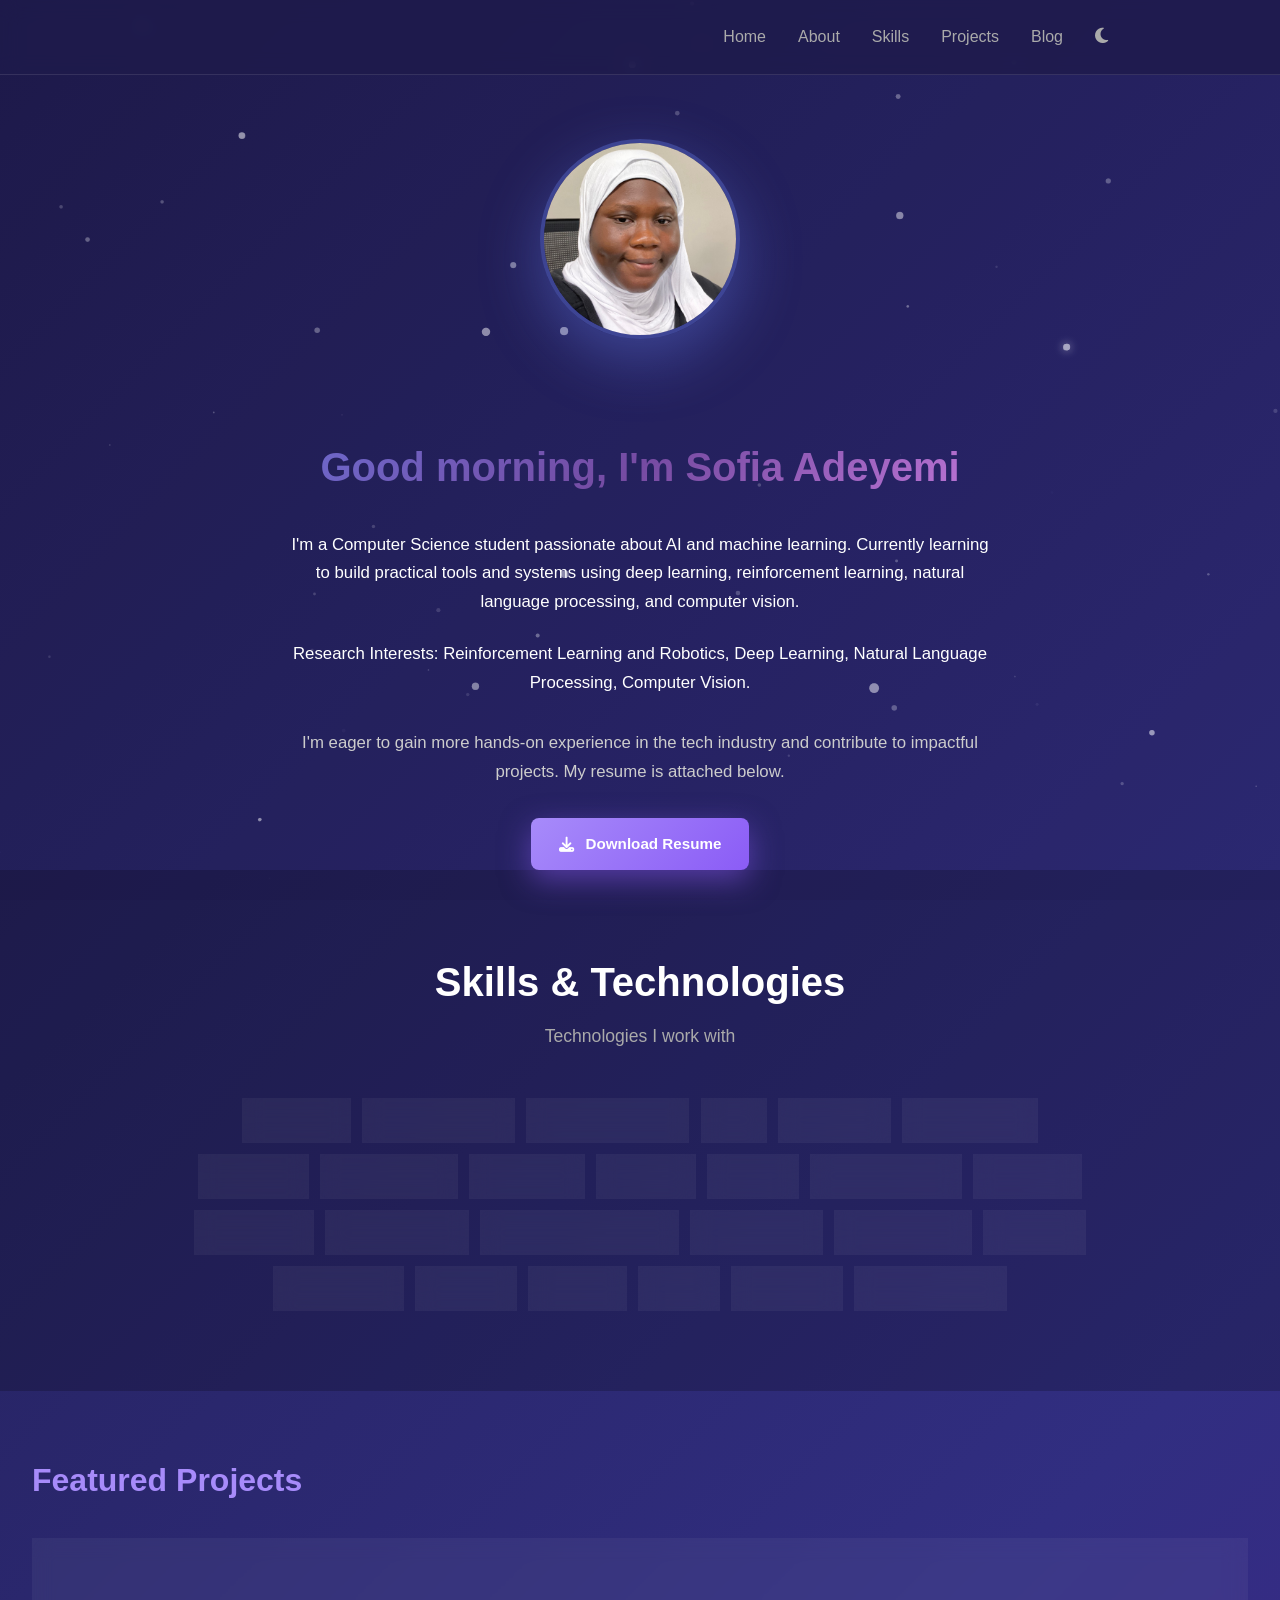
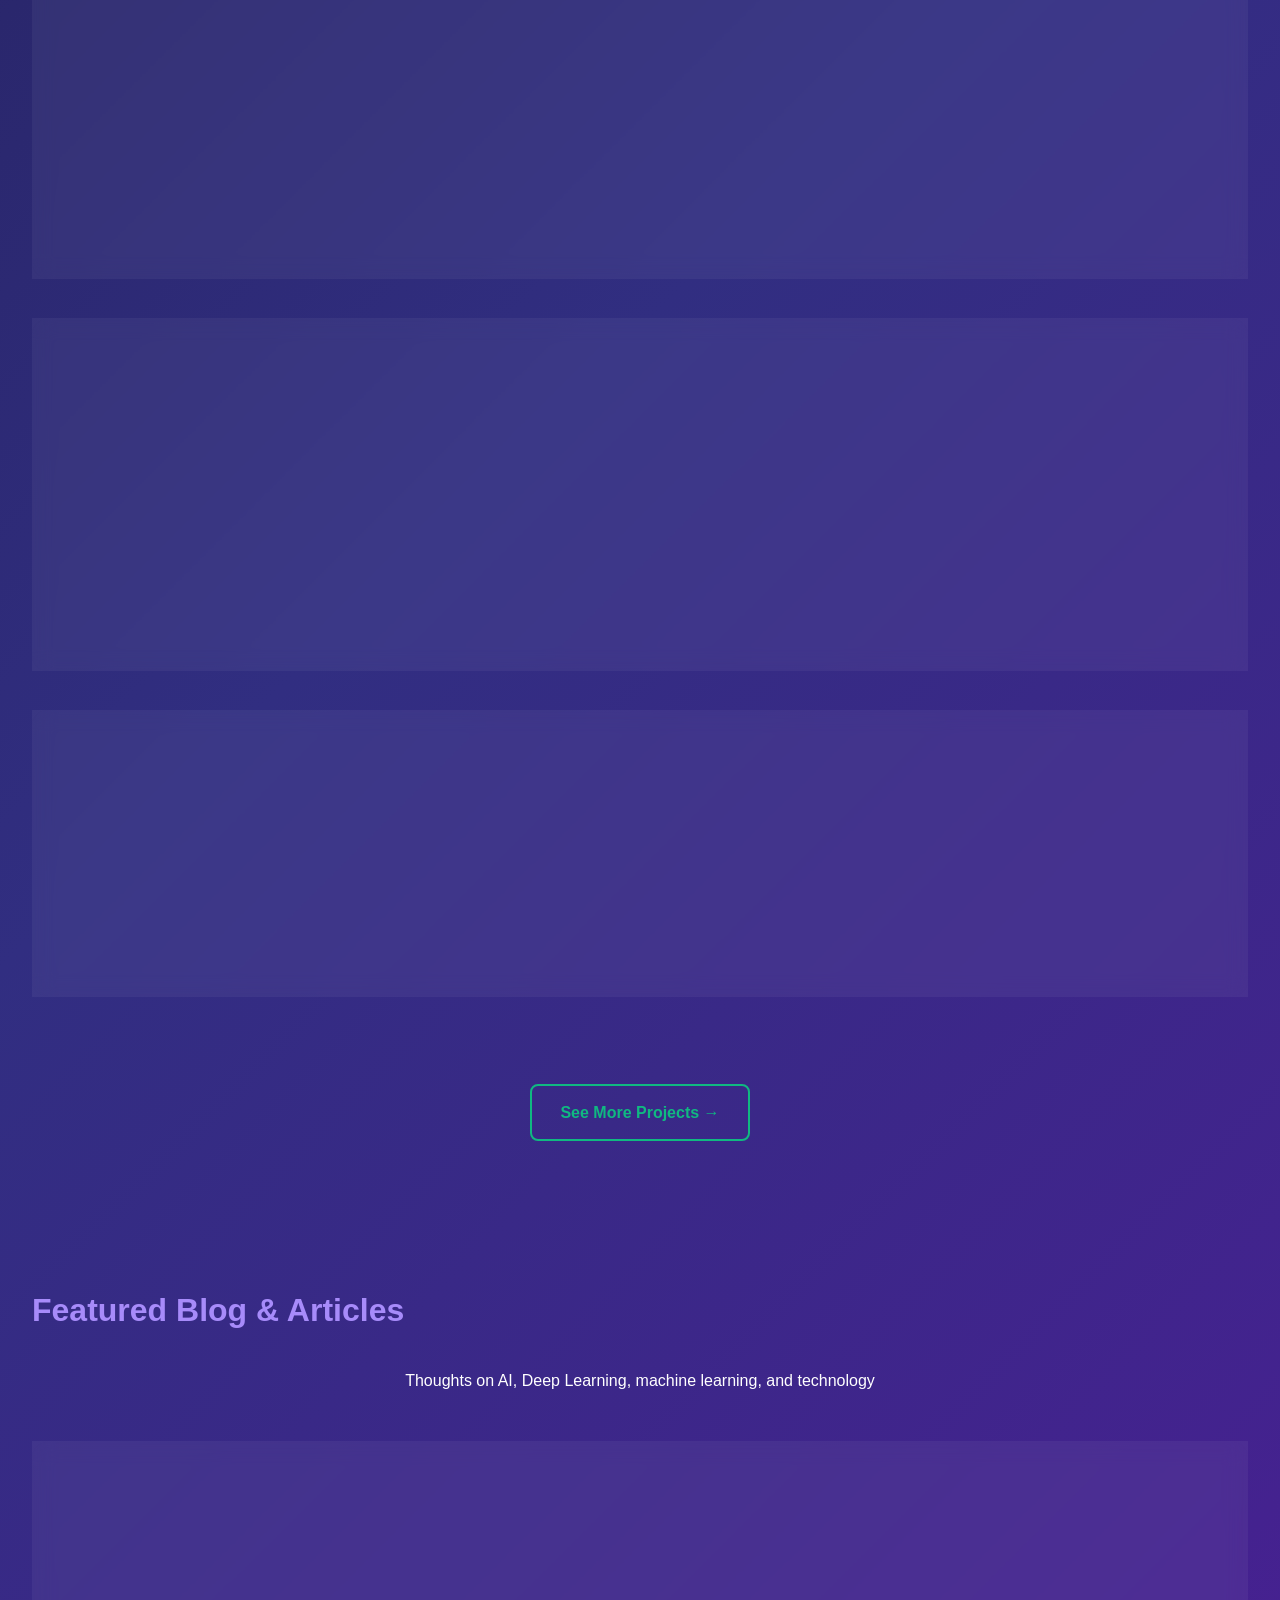
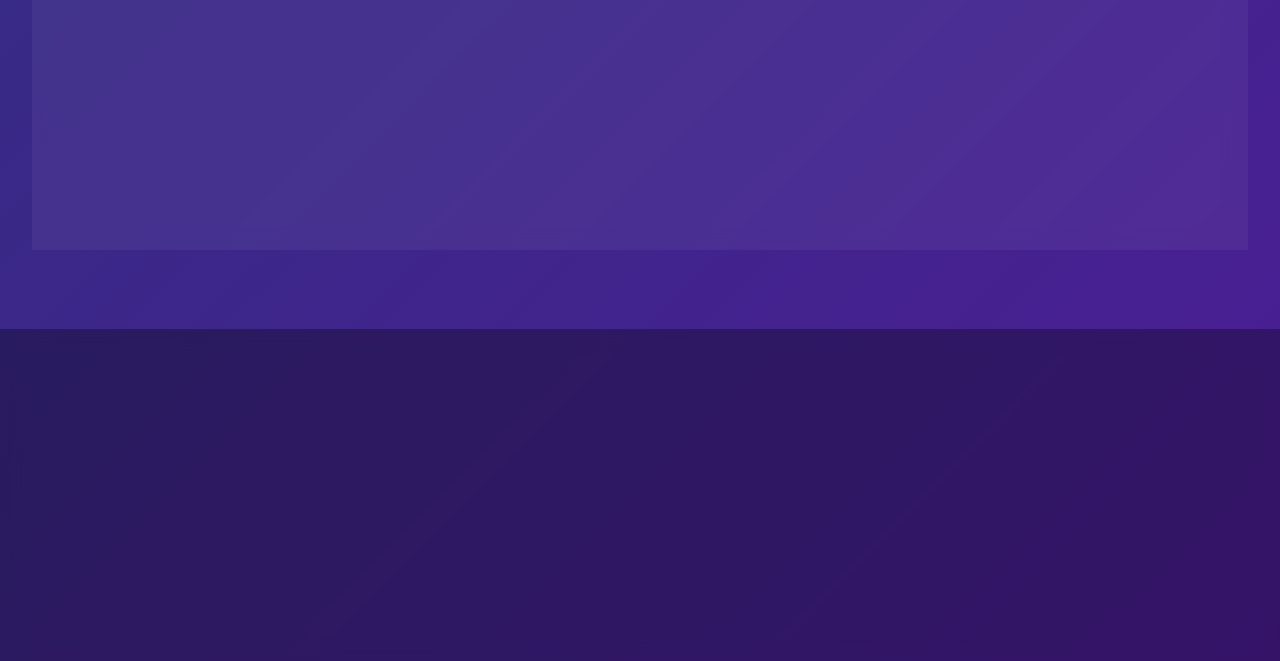
==== index.html @ fb124169 "Fix link for blogs page" ====
<!DOCTYPE html>
<html lang="en">
<head>
    <meta charset="UTF-8">
    <meta name="viewport" content="width=device-width, initial-scale=1.0">
    <title>Sofia Portfolio</title>
    <link rel="stylesheet" href="https://cdnjs.cloudflare.com/ajax/libs/font-awesome/6.4.0/css/all.min.css">
    <link rel="stylesheet" href="style.css">
</head>

<body>
    <canvas class="particles-bg" id="particlesCanvas"></canvas>
    
    <header class="site-header">
        <div class="header-content">
            <nav>
                <ul class="nav-menu">
                    <li class="nav-item">
                        <a href="index.html" class="nav-btn active">Home</a>
                    </li>
                    <li class="nav-item">
                        <a href="about.html" class="nav-btn">About</a>
                    </li>
                    <li class="nav-item">
                        <a href="#skills" class="nav-btn">Skills</a>
                    </li>
                    <li class="nav-item">
                        <a href="projects.html" class="nav-btn">Projects</a>
                    </li>
                    <li class="nav-item">
                        <a href="blogs.html" class="nav-btn">Blog</a>
                    </li>
                    <li class="nav-item">
                        <button class="theme-toggle" aria-label="Toggle theme">
                            <i class="fas fa-moon"></i>
                        </button>
                    </li>
                </ul>
            </nav>
        </div>
    </header>

    <main id="main-content">
        <div class="container">
            <div class="homepage-container" id="home">
                <div class="header-image-section">
                    <div class="profile-image-container">
                        <!-- Replace with your image -->
                        <img src="images/picture.jpeg" alt="Your Name - Computer Science Student" class="header-image profile-easter-egg">
                        </div>
                    </div>
                </div>

                <div class="hello-section">
                    <h1 class="hello-text">
                        <span id="hello-message">Hello</span>, I'm Sofia Adeyemi
                    </h1>
                </div>

                <div class="about-section">
                    <div class="intro-content">
                        <p class="about-description highlight">
                            I'm a Computer Science student passionate about AI and machine learning. Currently learning to build practical tools and systems using deep learning, reinforcement learning, natural language processing, and computer vision. 
                        </p>
                        <p class="about-description highlight">
                            Research Interests: Reinforcement Learning and Robotics, Deep Learning, Natural Language Processing, Computer Vision.
                         </p>
                     </div>
                        <p class="about-description">
                            I'm eager to gain more hands-on experience in the tech industry and contribute to impactful projects. My resume is attached below.
                        </p>
                      
                    </div>
                    <div class="cta-section" center>
                        <a href="Resume.pdf" class="resume-button" download="Sofia_Adeyemi_Resume.pdf">
                            <i class="fas fa-download"></i>
                            <span>Download Resume</span>
                        </a>
                    </div>
                    
                </div>
            </div>

            <section class="skills-section" id="skills">
                <div class="skills-header">
                    <h2 class="skills-title">Skills & Technologies</h2>
                    <p class="skills-subtitle">Technologies I work with</p>
                </div>

                <div class="skills-container">
                    <div class="skill-tag" title="Core programming language">
                        <img src="https://cdn.simpleicons.org/python/3776AB" alt="Python" class="skill-icon">
                        <span>Python</span>
                    </div>
                    <div class="skill-tag">
                        <span>Machine Learning</span>
                    </div>
                    <div class="skill-tag">
                        <span>Predictive Modeling</span>
                    </div>
                    <div class="skill-tag">
                        <span>SQL</span>
                    </div>
                    <div class="skill-tag">
                        <img src="https://cdn.simpleicons.org/pandas/150458" alt="Pandas" class="skill-icon">
                        <span>Pandas</span>
                    </div>
                    <div class="skill-tag">
                        <img src="https://cdn.simpleicons.org/scikitlearn/F7931E" alt="Scikit-learn" class="skill-icon">
                        <span>Scikit-learn</span>
                    </div>
                    <div class="skill-tag">
                        <img src="https://cdn.simpleicons.org/numpy/013243" alt="NumPy" class="skill-icon">
                        <span>NumPy</span>
                    </div>
                    <div class="skill-tag">
                        <img src="https://cdn.simpleicons.org/tensorflow/FF6F00" alt="TensorFlow" class="skill-icon">
                        <span>TensorFlow</span>
                    </div>
                    <div class="skill-tag">
                        <img src="https://cdn.simpleicons.org/pytorch/EE4C2C" alt="PyTorch" class="skill-icon">
                        <span>PyTorch</span>
                    </div>
                    <div class="skill-tag">
                        <span>Matplotlib</span>
                    </div>
                    <div class="skill-tag">
                        <span>Seaborn</span>
                    </div>
                    <div class="skill-tag">
                        <img src="https://cdn.simpleicons.org/googlecolab/F9AB00" alt="Google Colab" class="skill-icon">
                        <span>Google Colab</span>
                    </div>
                    <div class="skill-tag">
                        <img src="https://cdn.simpleicons.org/kaggle/20BEFF" alt="Kaggle" class="skill-icon">
                        <span>Kaggle</span>
                    </div>
                    <div class="skill-tag">
                        <img src="https://cdn.simpleicons.org/opencv/5C3EE8" alt="OpenCV" class="skill-icon">
                        <span>OpenCV</span>
                    </div>
                    <div class="skill-tag">
                        <span>Neural Networks</span>
                    </div>
                    <div class="skill-tag">
                        <span>Support Vector Machines</span>
                    </div>
                    <div class="skill-tag">
                        <span>Decision Trees</span>
                    </div>
                    <div class="skill-tag">
                        <span>Random Forest</span>
                    </div>
                    <div class="skill-tag">
                        <span>Clustering</span>
                    </div>
                    
                    <div class="skill-tag">
                        <img src="https://cdn.simpleicons.org/javascript/F7DF1E" alt="JavaScript" class="skill-icon">
                        <span>JavaScript</span>
                    </div>
                    <div class="skill-tag">
                        <img src="https://cdn.simpleicons.org/react/61DAFB" alt="React" class="skill-icon">
                        <span>React</span>
                    </div>
                    <div class="skill-tag">
                        <img src="https://cdn.simpleicons.org/flask/000000" alt="Flask" class="skill-icon">
                        <span>Flask</span>
                    </div>
                    <div class="skill-tag">
                        <img src="https://cdn.simpleicons.org/git/F05032" alt="Git" class="skill-icon">
                        <span>Git</span>
                    </div>
                    <div class="skill-tag">
                        <img src="https://cdn.simpleicons.org/jupyter/F37626" alt="Jupyter" class="skill-icon">
                        <span>Jupyter</span>
                    </div>
                    <div class="skill-tag">
                        <span>Data Visualization</span>
                    </div>
                </div>
            </section>
        
             <div class="container">
            <section class="projects-section" id="projects">
                <div class="section-header">
                    <h2 class="section-title"> Featured Projects</h2>
                </div>

                <div class="projects-grid">
                    <div class="project-card">
                        <div class="project-image">
                            <img src="https://via.placeholder.com/250x200" alt="StudentPerformance Project">
                        </div>
                        <div class="project-content">
                            <div class="project-meta">
                                <span class="project-date">Fall 2025</span>
                                <span class="project-badge badge-featured">⭐ FEATURED</span>
                                <span class="project-badge badge-project">PROJECT</span>
                                <span class="project-badge badge-completed">IN PROGRESS</span>
                            </div>
                            <h3 class="project-title">Predicting Student Performance with Julia </h3>
                            <p class="project-description">
                                We built a predictive analytics web application using Python and Julia for the Backend and React and Typescript for the Frontend.
                                The app will allow users to upload a CSV dataset, provide a choice of predictive models then train the selected model on the dataset, display evaluation metrics, and visualize the results with interactive plots, showing trends and predictions. 
                                This project showcases Julia’s strength in both data science and web development by combining machine learning, visualization and an accessible web interface

                            </p>
                            <a href="projects/StudentPerformance.html" class="project-link">View Project →</a>
                        </div>
                    </div>

                    <div class="projects-grid">
                    <div class="project-card">
                        <div class="project-image">
                            <img src="https://via.placeholder.com/250x200" alt=" TrafficSignRecognition Project">
                        </div>
                        <div class="project-content">
                            <div class="project-meta">
                                <span class="project-date">Fall 2025</span>
                                <span class="project-badge badge-featured">⭐ FEATURED</span>
                                <span class="project-badge badge-project">PROJECT</span>
                                <span class="project-badge badge-completed">IN PROGRESS </span>
                            </div>
                            <h3 class="project-title">Traffic Sign Recognition Using A Convutional Neural Network made from scratch </h3>
                            <p class="project-description">
                                The goal of this project is to develop a deep learning system that can automatically recognize and classify traffic signs from images using a Convolutional Neural Network (CNN) built from scratch. The system will take an image of a traffic sign as input and predict which of the 43 different traffic sign categories it belongs to (e.g., stop sign, speed limit signs, yield sign, priority road, etc.). </p>
                            <a href="projects/TrafficSignRecognition.html" class="project-link">View Project →</a>
                        </div>
                    </div>
                </div>

                <div class="projects-grid">
                    <div class="project-card">
                        <div class="project-image">
                            <img src="https://via.placeholder.com/250x200" alt="Mood Classification Project">
                        </div>
                        <div class="project-content">
                            <div class="project-meta">
                                <span class="project-date">Spring 2025</span>
                                <span class="project-badge badge-featured">⭐ FEATURED</span>
                                <span class="project-badge badge-project">PROJECT</span>
                                <span class="project-badge badge-completed">✓ COMPLETED</span>
                            </div>
                            <h3 class="project-title">Mood Classification with Machine Learning </h3>
                            <p class="project-description">
                                Using Python and related libraries like Scikit Learn, we developed machine-learning models using ANN, SVM, DT, and KNN to predict the class of object labels.
                                The process involved data preprocessing, feature extraction, model training, and evaluation to determine the most effective classification approach
                                 </p>
                            <a href="projects/MoodClassification.html" class="project-link">View Project →</a>
                        </div>
                    </div>
                </div>

                <div style="text-align: center;">
                    <a href="projects.html" class="see-more-btn"> See More Projects →</a>
                </div>

            </section>
             </div>

         <div class="container">
            <section class="blog-section" id="blog">
                <div class="section-header">
                    <h2 class="section-title">Featured Blog & Articles</h2>
                    <p class="section-subtitle">Thoughts on AI, Deep Learning, machine learning, and technology</p>
                </div>

                <div class="blog-grid">
                    <div class="blog-card">
                        <div class="blog-image">📝</div>
                        <div class="blog-content">
                            <div class="blog-meta">
                                <span class="blog-date"><i class="far fa-calendar"></i> TBA</span>
                                <span class="blog-tag-inline"> TBA </span>
                            </div>
                            <h3 class="blog-title">No Featured Blog Posts yet</h3>
                            <p class="blog-excerpt">
                            Check back later for insightful articles on AI , deep learning and machine learning.   
                            </p>
                            <a href="#" class="blog-read-more">Read more →</a>
                        </div>
                    </div>

            </section>
         </div>


        </div>
    </main> 
  
    <footer>
        <div class="footer-container">
            <button class="send-message-btn" onclick="openContactForm()">
                <i class="fas fa-paper-plane"></i>
                <span>Send a Message</span>
             </button>

              <div class="social-links">
                <a href="https://github.com/sofiaade" class = "social-btn" target="_blank">
                  <i class="fab fa-github"></i>
                  <span> GitHub </span>
                </a>

                <a href="https://www.linkedin.com/in/sofiat-adeyemi-9b7464219/" class = "social-btn"  target="_blank">
                  <i class="fab fa-linkedin"></i>
                  <span> LinkedIn </span>
                </a>

                <a href="mailto:sofiatadeyemi78@gmail.com" class = "social-btn" >
                  <i class="fas fa-envelope"></i>
                  <span> Email </span>
                </a>
              </div>

            <div class="container">
                <p>&copy; 2025 Sofia Adeyemi</p>
            </div>
        </div>
    </footer>
   
   <!-- Contact Form Modal -->
   <div class="modal-overlay" id="contactModal" onclick="closeModalOnOutsideClick(event)">
    <div class="modal-content" onclick="event.stopPropagation()">
        <div class="modal-header">
            <h2 class="modal-title">Get in Touch</h2>
            <button class="close-btn" onclick="closeContactForm()">
                <i class="fas fa-times"></i>
            </button>
        </div>

        <form id="contactForm" action="https://formspree.io/f/mldadgae" method="POST">
            <div class="form-group">
                <label class="form-label">Name</label>
                <input 
                    type="text" 
                    class="form-input" 
                    name="name"
                    placeholder="Enter your name" 
                    required
                >
            </div>

            <div class="form-group">
                <label class="form-label">Email</label>
                <input 
                    type="email" 
                    class="form-input" 
                    name="email"
                    placeholder="Enter your email" 
                    required
                >
            </div>

            <div class="form-group">
                <label class="form-label">Message</label>
                <textarea 
                    class="form-textarea" 
                    name="message"
                    placeholder="Write your message here" 
                    required
                ></textarea>
            </div>

            <button type="submit" class="submit-btn" id="submitBtn">
                <span>Send Message</span>
                <i class="fas fa-paper-plane"></i>
            </button>

            <div class="success-message" id="successMessage">
                ✓ Message sent successfully!
            </div>
        </form>
    </div>
</div>

<script>
    function openContactForm() {
        document.getElementById('contactModal').classList.add('active');
        document.body.style.overflow = 'hidden';
    }

    function closeContactForm() {
        document.getElementById('contactModal').classList.remove('active');
        document.body.style.overflow = '';
        document.getElementById('contactForm').reset();
        document.getElementById('successMessage').classList.remove('show');
    }

    function closeModalOnOutsideClick(event) {
        if (event.target.id === 'contactModal') {
            closeContactForm();
        }
    }

    // Handle form submission with Formspree
    const form = document.getElementById('contactForm');
    const submitBtn = document.getElementById('submitBtn');
    const successMessage = document.getElementById('successMessage');

    form.addEventListener('submit', async function(e) {
        e.preventDefault();
        
        // Disable submit button
        submitBtn.disabled = true;
        submitBtn.innerHTML = '<span>Sending...</span>';

        try {
            const response = await fetch(form.action, {
                method: 'POST',
                body: new FormData(form),
                headers: {
                    'Accept': 'application/json'
                }
            });

            if (response.ok) {
                // Show success message
                successMessage.classList.add('show');
                form.reset();
                
                // Close modal after 2 seconds
                setTimeout(() => {
                    closeContactForm();
                }, 2000);
            } else {
                alert('Oops! There was a problem sending your message. Please try again.');
            }
        } catch (error) {
            alert('Oops! There was a problem sending your message. Please try again.');
        } finally {
            // Re-enable submit button
            submitBtn.disabled = false;
            submitBtn.innerHTML = '<span>Send Message</span><i class="fas fa-paper-plane"></i>';
        }
    });

    // Close modal with Escape key
    document.addEventListener('keydown', function(event) {
        if (event.key === 'Escape') {
            closeContactForm();
        }
    });
</script>

    <script>
        // Star field animation
        const canvas = document.getElementById('particlesCanvas');
        const ctx = canvas.getContext('2d');
        
        canvas.width = window.innerWidth;
        canvas.height = window.innerHeight;

        const stars = [];
        const starCount = 200;
        
        class Star {
            constructor() {
                this.x = Math.random() * canvas.width;
                this.y = Math.random() * canvas.height;
                this.z = Math.random() * canvas.width;
                this.radius = Math.random() * 1.5 + 0.5;
                this.speed = Math.random() * 0.5 + 0.2;
            }
            
            update() {
                this.z -= this.speed;
                if (this.z <= 0) {
                    this.z = canvas.width;
                    this.x = Math.random() * canvas.width;
                    this.y = Math.random() * canvas.height;
                }
            }
            
            draw() {
                const x = (this.x - canvas.width / 2) * (canvas.width / this.z);
                const y = (this.y - canvas.height / 2) * (canvas.width / this.z);
                const s = this.radius * (canvas.width / this.z);
                
                const screenX = x + canvas.width / 2;
                const screenY = y + canvas.height / 2;
                
                if (screenX < 0 || screenX > canvas.width || screenY < 0 || screenY > canvas.height) {
                    return;
                }
                
                const opacity = 1 - this.z / canvas.width;
                
                ctx.beginPath();
                ctx.arc(screenX, screenY, s, 0, Math.PI * 2);
                ctx.fillStyle = `rgba(255, 255, 255, ${opacity})`;
                ctx.fill();
                
                if (opacity > 0.7) {
                    ctx.shadowBlur = 10;
                    ctx.shadowColor = 'rgba(255, 255, 255, 0.8)';
                    ctx.fill();
                    ctx.shadowBlur = 0;
                }
            }
        }
        
        for (let i = 0; i < starCount; i++) {
            stars.push(new Star());
        }
        
        function animate() {
            ctx.fillStyle = 'rgba(30, 27, 75, 0.1)';
            ctx.fillRect(0, 0, canvas.width, canvas.height);
            
            stars.forEach(star => {
                star.update();
                star.draw();
            });
            
            requestAnimationFrame(animate);
        }
        
        animate();
        
        window.addEventListener('resize', () => {
            canvas.width = window.innerWidth;
            canvas.height = window.innerHeight;
        });

        // Dynamic greeting based on time
        const greetings = ['Hello', 'Hi', 'Hey', 'Greetings', 'Welcome'];
        const hour = new Date().getHours();
        let greeting = 'Hello';
        
        if (hour < 12) greeting = 'Good morning';
        else if (hour < 18) greeting = 'Good afternoon';
        else greeting = 'Good evening';
        
        document.getElementById('hello-message').textContent = greeting;

        // Smooth scroll
        document.querySelectorAll('a[href^="#"]').forEach(anchor => {
            anchor.addEventListener('click', function (e) {
                e.preventDefault();
                const target = document.querySelector(this.getAttribute('href'));
                if (target) {
                    target.scrollIntoView({ behavior: 'smooth' });
                }
            });
        });

        // Active nav link on scroll
        window.addEventListener('scroll', () => {
            const sections = document.querySelectorAll('section, .homepage-container');
            const navLinks = document.querySelectorAll('.nav-btn');
            
            let current = '';
            sections.forEach(section => {
                const sectionTop = section.offsetTop;
                if (pageYOffset >= sectionTop - 200) {
                    current = section.getAttribute('id');
                }
            });
            
            navLinks.forEach(link => {
                link.classList.remove('active');
                if (link.getAttribute('href') === '#' + current) {
                    link.classList.add('active');
                }
            });
        });


    </script>
</body>
</html>
---- style.css ----
* {
    margin: 0;
    padding: 0;
    box-sizing: border-box;
}

body {
    font-family: -apple-system, BlinkMacSystemFont, 'Segoe UI', Roboto, sans-serif;
    background: linear-gradient(135deg, #1e1b4b 0%, #312e81 50%, #4c1d95 100%);
    color: #ffffff;
    overflow-x: hidden;
    line-height: 1.6;

}

.particles-bg {
    position: fixed;
    top: 0;
    left: 0;
    width: 100%;
    height: 100%;
    z-index: 0;
    opacity: 0.6;
}

.container {
    position: relative;
    z-index: 1;
    max-width: 1300px;
    margin: 0 auto;
    padding: 0 2rem;
}

/* Header */
.site-header {
    position: sticky;
    top: 0;
    z-index: 100;
    background: rgba(30, 27, 75, 0.8);
    backdrop-filter: blur(10px);
    border-bottom: 1px solid rgba(255, 255, 255, 0.1);
}

.header-content {
    max-width: 1000px;
    margin: 0 auto;
    padding: 0 2rem;
}

nav {
    padding: 1.5rem 0;
}

.nav-menu {
    list-style: none;
    display: flex;
    gap: 2rem;
    align-items: center;
    justify-content: flex-end;
}

.nav-btn {
    color: #aaa;
    text-decoration: none;
    font-weight: 500;
    transition: color 0.3s;
}

.nav-btn:hover,
.nav-btn.active {
    color: #fff;
}

.theme-toggle {
    background: none;
    border: none;
    color: #aaa;
    font-size: 1.1rem;
    cursor: pointer;
    transition: color 0.3s;
}

.theme-toggle:hover {
    color: #fff;
}

/* Homepage Container */
.homepage-container {
    padding: 4rem 0;
}

/* Profile Image Section */
.header-image-section {
    display: flex;
    justify-content: center;
    margin-bottom: 2rem;
}

.profile-image-container {
    position: relative;
    width: 200px;
    height: 200px;
}

.header-image {
    width: 100%;
    height: 100%;
    border-radius: 50%;
    object-fit: cover;
    border: 4px solid rgba(102, 126, 234, 0.4);
    box-shadow: 0 20px 60px rgba(102, 126, 234, 0.4);
    transition: transform 0.3s;
    cursor: pointer;
}

.header-image:hover {
    transform: scale(1.05);
}

.profile-easter-egg {
    position: relative;
}

.easter-egg-indicator {
    position: absolute;
    top: -10px;
    right: -10px;
    background: rgba(255, 255, 255, 0.9);
    border-radius: 50%;
    width: 40px;
    height: 40px;
    display: flex;
    align-items: center;
    justify-content: center;
    animation: bounce 2s infinite;
}

@keyframes bounce {
    0%, 100% { transform: translateY(0); }
    50% { transform: translateY(-10px); }
}

/* Hello Section */
.hello-section {
    text-align: center;
    margin-bottom: 2rem;
}

.hello-text {
    font-size: 2.5rem;
    font-weight: 800;
    background: linear-gradient(135deg, #667eea 0%, #764ba2 50%, #f093fb 100%);
    -webkit-background-clip: text;
    -webkit-text-fill-color: transparent;
    background-clip: text;
}

/* About Section */
.about-section {
    text-align: center;
    max-width: 700px;
    margin: 0 auto;
}

.intro-content {
    margin-bottom: 2rem;
}

.about-description {
    font-size: 1.05rem;
    color: #ccc;
    line-height: 1.7;
    margin-bottom: 1.5rem;
}

.about-description.highlight {
    color: #fff;
}

.weather-display {
    color: #667eea;
    font-weight: 600;
}

/* CTA Section */
.cta-section {
    margin-top: 2rem;
    text-align: center;;
}

.resume-button {
    display: inline-flex;
    align-items: center;
    gap: 0.75rem;
    padding: 0.85rem 1.75rem;
    background:linear-gradient(135deg, #a78bfa 0%, #8b5cf6 100%);
    color: white;
    text-decoration: none;
    border-radius: 8px;
    font-weight: 600;
    font-size: 0.95rem;
    transition: transform 0.3s, box-shadow 0.3s ;
    box-shadow: 0 10px 30px rgba(139, 92, 246, 0.5);
}

.resume-button:hover {
    transform: translateY(-2px);
    box-shadow: 0 10px 30px rgba(139, 92, 246, 0.5);
    background:linear-gradient(135deg, #a78bfa 0%, #8b5cf6 100%);
}

/* Skills Section */
.skills-section {
    padding: 5rem 0;
    background: rgba(0, 0, 0, 0.2);
}

.skills-header {
    text-align: center;
    margin-bottom: 3rem;
}

.skills-title {
    font-size: 2.5rem;
    font-weight: 700;
    margin-bottom: 0.5rem;
}

.skills-subtitle {
    font-size: 1.1rem;
    color: #aaa;
}

.skills-container {
    display: flex;
    flex-wrap: wrap;
    gap: 0.75rem;
    justify-content: center;
    max-width: 900px;
    margin: 0 auto;
}

.skill-tag {
    display: inline-flex;
    align-items: center;
    gap: 0.5rem;
    padding: 0.6rem 1.1rem;
    background: rgba(255, 255, 255, 0.05);
    backdrop-filter: blur(10px);
    border: 1px solid rgba(255, 255, 255, 0.2);
    border-radius: 8px;
    font-size: 0.9rem;
    font-weight: 500;
    transition: all 0.3s;
    cursor: default;
    white-space: nowrap;
}

.skill-tag:hover {
    background: rgba(255, 255, 255, 0.1);
    border-color: rgba(102, 126, 234, 0.5);
    transform: translateY(-2px);
}

.skill-icon {
    width: 18px;
    height: 18px;
    flex-shrink: 0;
}

/* Projects Section */
.projects-section {
    padding: 4rem 0;
}

.section-header {
    text-align: center;
    margin-bottom: 2rem;
}

.section-title {
    font-size: 2.5rem;
    font-weight: 700;
}

.projects-grid {
    display: grid;
    gap: 2.5rem;
}

.project-card {
    background: rgba(255, 255, 255, 0.05);
    backdrop-filter: blur(10px);
    border: 1px solid rgba(255, 255, 255, 0.1);
    border-radius: 16px;
    overflow: hidden;
    transition: transform 0.3s, box-shadow 0.3s;
    cursor: pointer;
    display: grid;
    grid-template-columns: 250px 1fr;
    gap: 2rem;
    padding: 2rem;
}

.project-card:hover {
    transform: translateY(-5px);
    box-shadow: 0 15px 50px rgba(102, 126, 234, 0.3);
}

.project-image {
    width: 100%;
    height: 200px;
    background: linear-gradient(135deg, #667eea 0%, #764ba2 100%);
    border-radius: 12px;
    display: flex;
    align-items: center;
    justify-content: center;
    font-size: 4rem;
    overflow: hidden;
}

.project-image img {
    width: 100%;
    height: 100%;
    object-fit: cover;
}

.project-content {
    display: flex;
    flex-direction: column;
    justify-content: center;
}

.project-meta {
    display: flex;
    gap: 0.75rem;
    margin-bottom: 1rem;
    flex-wrap: wrap;
}

.project-date {
    color: #888;
    font-size: 0.9rem;
}

.project-badge {
    padding: 0.25rem 0.75rem;
    border-radius: 6px;
    font-size: 0.8rem;
    font-weight: 600;
    display: inline-flex;
    align-items: center;
    gap: 0.25rem;
}

.badge-featured {
    background: #fbbf24;
    color: #000;
}

.badge-project {
    background: rgba(16, 185, 129, 0.2);
    color: #10b981;
    border: 1px solid rgba(16, 185, 129, 0.3);
}

.badge-completed {
    background: rgba(16, 185, 129, 0.2);
    color: #10b981;
    border: 1px solid rgba(16, 185, 129, 0.3);
}

.project-title {
    font-size: 1.5rem;
    font-weight: 600;
    margin-bottom: 0.75rem;
    color: #fff;
}

.project-description {
    color: #aaa;
    line-height: 1.7;
    margin-bottom: 1rem;
}

.project-link {
    color: #10b981;
    text-decoration: none;
    font-weight: 500;
    display: inline-flex;
    align-items: center;
    gap: 0.5rem;
    transition: color 0.3s;
}

.project-link:hover {
    color: #059669;
}

.see-more-btn {
    display: inline-block;
    margin: 3rem auto 0;
    padding: 0.85rem 1.75rem;
    background: transparent;
    color: #10b981;
    border: 2px solid #10b981;
    border-radius: 8px;
    text-decoration: none;
    font-weight: 600;
    transition: all 0.3s;
    text-align: center;
}

.see-more-btn:hover {
    background: #10b981;
    color: #fff;
}

/* About Section */
.about-full-section {
    padding: 5rem 0;
    background: rgba(0, 0, 0, 0.2);
}

.about-full-content {
    max-width: 1000px;
    margin: 0 auto;
    width: 100%;
}

.about-grid {
    display: grid;
    gap: 2rem;
    margin-top: 2rem;
}

.about-card {
    background: rgba(255, 255, 255, 0.05);
    backdrop-filter: blur(10px);
    border: 1px solid rgba(255, 255, 255, 0.1);
    border-radius: 16px;
    padding: 2rem;
}

.about-card h3 {
    font-size: 1.5rem;
    margin-bottom: 1rem;
    color: #667eea;
}

.about-card p {
    color: #ccc;
    line-height: 1.7;
    margin-bottom: 1rem;
}

.about-card ul {
    list-style: none;
    padding: 0;
}

.about-card li {
    color: #ccc;
    padding: 0.5rem 0;
    padding-left: 1.5rem;
    position: relative;
}

.about-card li:before {
    content: "▹";
    position: absolute;
    left: 0;
    color: #667eea;
    font-weight: bold;
}

/* Blog Section */
.blog-section {
    padding: 5rem 0;
}

.blog-grid {
    display: grid;
    grid-template-columns: repeat(auto-fit, minmax(300px, 1fr));
    gap: 2rem;
    margin-top: 3rem;
}

.blog-card {
    background: rgba(255, 255, 255, 0.05);
    backdrop-filter: blur(10px);
    border: 1px solid rgba(255, 255, 255, 0.1);
    border-radius: 16px;
    overflow: hidden;
    transition: transform 0.3s, box-shadow 0.3s;
    cursor: pointer;
}

.blog-card:hover {
    transform: translateY(-5px);
    box-shadow: 0 15px 50px rgba(102, 126, 234, 0.3);
}

.blog-image {
    width: 100%;
    height: 200px;
    background: linear-gradient(135deg, #667eea 0%, #764ba2 100%);
    display: flex;
    align-items: center;
    justify-content: center;
    font-size: 4rem;
}

.blog-content {
    padding: 1.5rem;
}

.blog-meta {
    display: flex;
    gap: 1rem;
    margin-bottom: 1rem;
    font-size: 0.85rem;
    color: #888;
}

.blog-date {
    display: flex;
    align-items: center;
    gap: 0.25rem;
}

.blog-tag-inline {
    background: rgba(102, 126, 234, 0.2);
    padding: 0.25rem 0.75rem;
    border-radius: 12px;
    color: #667eea;
    font-weight: 500;
}

.blog-title {
    font-size: 1.35rem;
    font-weight: 600;
    margin-bottom: 0.75rem;
    color: #fff;
}

.blog-excerpt {
    color: #aaa;
    line-height: 1.6;
    font-size: 0.95rem;
}

.blog-read-more {
    display: inline-block;
    margin-top: 1rem;
    color: #667eea;
    text-decoration: none;
    font-weight: 500;
    transition: color 0.3s;
}

.blog-read-more:hover {
    color: #764ba2;
}

/* Footer */

 footer {
    background: rgba(0, 0, 0, 0.3);
    padding: 60px 20px 40px;
    backdrop-filter: blur(10px);
    border-top: 1px solid rgba(255, 255, 255, 0.1);
}

.footer-container {
    max-width: 1200px;
    margin: 0 auto;
    display: flex;
    flex-direction: column;
    align-items: center;
    gap: 40px;
}

.send-message-btn {
    background: linear-gradient(135deg, #a78bfa 0%, #8b5cf6 100%);
    color: white;
    border: none;
    padding: 20px 50px;
    font-size: 1.3rem;
    font-weight: 600;
    border-radius: 20px;
    cursor: pointer;
    display: flex;
    align-items: center;
    gap: 12px;
    box-shadow: 0 8px 32px rgba(139, 92, 246, 0.3);
    transition: all 0.3s ease;
}

.send-message-btn:hover {
    transform: translateY(-3px);
    box-shadow: 0 12px 40px rgba(139, 92, 246, 0.5);
    background: linear-gradient(135deg, #8b5cf6 0%, #7c3aed 100%);
}

.send-message-btn i {
    font-size: 1.3rem;
}

.social-links {
    display: flex;
    gap: 25px;
    flex-wrap: wrap;
    justify-content: center;
}

.social-btn {
    background: rgba(255, 255, 255, 0.05);
    border: 1px solid rgba(255, 255, 255, 0.15);
    color: rgba(255, 255, 255, 0.8);
    padding: 16px 35px;
    font-size: 1.05rem;
    font-weight: 500;
    border-radius: 14px;
    cursor: pointer;
    display: flex;
    align-items: center;
    gap: 10px;
    transition: all 0.3s ease;
    text-decoration: none;
}

.social-btn:hover {
    background: rgba(255, 255, 255, 0.1);
    border-color: rgba(167, 139, 250, 0.4);
    color: white;
    transform: translateY(-2px);
}

.social-btn i {
    font-size: 1.2rem;
}

.copyright {
    color: rgba(255, 255, 255, 0.5);
    font-size: 0.9rem;
    text-align: center;
    margin-top: 10px;
}
/* modal */ 

.modal-overlay {
    display: none;
    position: fixed;
    top: 0;
    left: 0;
    width: 100%;
    height: 100%;
    background: rgba(0, 0, 0, 0.7);
    backdrop-filter: blur(5px);
    z-index: 1000;
    justify-content: center;
    align-items: center;
    padding: 20px;
}

.modal-overlay.active {
    display: flex;
}

.modal-content {
    background: linear-gradient(135deg, #2d1b4e 0%, #1e1b4b 100%);
    border-radius: 24px;
    padding: 40px;
    max-width: 600px;
    width: 100%;
    position: relative;
    box-shadow: 0 20px 60px rgba(0, 0, 0, 0.5);
    border: 1px solid rgba(167, 139, 250, 0.2);
    animation: slideIn 0.3s ease-out;
}

@keyframes slideIn {
    from {
        opacity: 0;
        transform: translateY(-20px);
    }
    to {
        opacity: 1;
        transform: translateY(0);
    }
}

.modal-header {
    display: flex;
    justify-content: space-between;
    align-items: center;
    margin-bottom: 40px;
    padding-bottom: 20px;
    border-bottom: 1px solid rgba(255, 255, 255, 0.1);
}

.modal-title {
    font-size: 2rem;
    font-weight: 700;
    color: #fff;
}

.close-btn {
    background: none;
    border: none;
    color: rgba(255, 255, 255, 0.6);
    font-size: 1.8rem;
    cursor: pointer;
    transition: color 0.3s;
    padding: 0;
    width: 40px;
    height: 40px;
    display: flex;
    align-items: center;
    justify-content: center;
}

.close-btn:hover {
    color: #fff;
}

.form-group {
    margin-bottom: 30px;
}

.form-label {
    display: block;
    color: #fff;
    font-size: 1rem;
    font-weight: 500;
    margin-bottom: 12px;
}

.form-input,
.form-textarea {
    width: 100%;
    padding: 16px 20px;
    background: rgba(255, 255, 255, 0.05);
    border: 1px solid rgba(255, 255, 255, 0.2);
    border-radius: 12px;
    color: #fff;
    font-size: 1rem;
    font-family: inherit;
    transition: all 0.3s;
}

.form-input::placeholder,
.form-textarea::placeholder {
    color: rgba(255, 255, 255, 0.4);
}

.form-input:focus,
.form-textarea:focus {
    outline: none;
    background: rgba(255, 255, 255, 0.08);
    border-color: #a78bfa;
}

.form-textarea {
    min-height: 150px;
    resize: vertical;
}

.submit-btn {
    width: 100%;
    padding: 18px;
    background: linear-gradient(135deg, #a78bfa 0%, #8b5cf6 100%);
    color: #fff;
    border: none;
    border-radius: 16px;
    font-size: 1.2rem;
    font-weight: 600;
    cursor: pointer;
    transition: all 0.3s;
    display: flex;
    align-items: center;
    justify-content: center;
    gap: 10px;
}

.submit-btn:hover {
    transform: translateY(-2px);
    box-shadow: 0 10px 30px rgba(139, 92, 246, 0.4);
    background: linear-gradient(135deg, #8b5cf6 0%, #7c3aed 100%);
}

.submit-btn:disabled {
    opacity: 0.6;
    cursor: not-allowed;
    transform: none;
}

.success-message {
    display: none;
    background: rgba(16, 185, 129, 0.2);
    border: 1px solid rgba(16, 185, 129, 0.3);
    color: #10b981;
    padding: 15px;
    border-radius: 12px;
    margin-top: 20px;
    text-align: center;
}

.success-message.show {
    display: block;
}
/* Hero Section */
.about-hero {
    padding: 6rem 0 4rem;
    text-align: center;
}

.hero-title {
    font-size: 3.5rem;
    font-weight: 800;
    background: linear-gradient(135deg, #667eea 0%, #764ba2 50%, #f093fb 100%);
    -webkit-background-clip: text;
    -webkit-text-fill-color: transparent;
    background-clip: text;
    margin-bottom: 1rem;
}

.hero-subtitle {
    font-size: 1.3rem;
    color: #aaa;
    max-width: 700px;
    margin: 0 auto 3rem;
}

/* Profile Section */
.profile-section {
    display: grid;
    grid-template-columns: 1fr 2fr;
    gap: 4rem;
    margin-bottom: 5rem;
    align-items: start;
}

.profile-image-large {
    width: 100%;
    border-radius: 20px;
    box-shadow: 0 20px 60px rgba(102, 126, 234, 0.4);
    border: 3px solid rgba(167, 139, 250, 0.3);
}

.profile-details h2 {
    font-size: 2rem;
    margin-bottom: 1.5rem;
    color: #a78bfa;
}

.profile-details p {
    font-size: 1.1rem;
    color: #ccc;
    margin-bottom: 1.5rem;
    line-height: 1.8;
}

.quick-facts {
    display: grid;
    grid-template-columns: repeat(2, 1fr);
    gap: 1rem;
    margin-top: 2rem;
}

.fact-item {
    background: rgba(255, 255, 255, 0.05);
    padding: 1.5rem;
    border-radius: 12px;
    border: 1px solid rgba(255, 255, 255, 0.1);
}

.fact-label {
    color: #a78bfa;
    font-size: 0.85rem;
    font-weight: 600;
    text-transform: uppercase;
    margin-bottom: 0.5rem;
}

.fact-value {
    color: #fff;
    font-size: 1.1rem;
    font-weight: 500;
}

/* Content Sections */
.content-section {
    background: rgba(255, 255, 255, 0.03);
    backdrop-filter: blur(10px);
    border: 1px solid rgba(255, 255, 255, 0.1);
    border-radius: 20px;
    padding: 3rem;
    margin-bottom: 3rem;
}

.section-title {
    font-size: 2rem;
    color: #a78bfa;
    margin-bottom: 2rem;
    display: flex;
    align-items: center;
    gap: 1rem;
    text-align: center
}

.section-title i {
    font-size: 1.8rem;
}

.section-content {
    color: #ccc;
    font-size: 1.05rem;
    line-height: 1.8;
}

.section-content p {
    margin-bottom: 1.5rem;
}

/* Journey Timeline */
.timeline {
    position: relative;
    padding-left: 3rem;
}

.timeline::before {
    content: '';
    position: absolute;
    left: 0;
    top: 0;
    bottom: 0;
    width: 3px;
    background: linear-gradient(180deg, #a78bfa 0%, #8b5cf6 100%);
}

.timeline-item {
    position: relative;
    margin-bottom: 3rem;
}

.timeline-item::before {
    content: '';
    position: absolute;
    left: -3.5rem;
    top: 0;
    width: 15px;
    height: 15px;
    border-radius: 50%;
    background: #a78bfa;
    border: 3px solid #1e1b4b;
}

.timeline-year {
    color: #a78bfa;
    font-weight: 700;
    font-size: 1.2rem;
    margin-bottom: 0.5rem;
}

.timeline-title {
    color: #fff;
    font-size: 1.3rem;
    font-weight: 600;
    margin-bottom: 0.5rem;
}

.timeline-description {
    color: #aaa;
    line-height: 1.7;
}

/* Research Interests Grid */
.interests-grid {
    display: grid;
    grid-template-columns: repeat(2, 1fr);
    gap: 1.5rem;
}

.interest-card {
    background: linear-gradient(135deg, rgba(167, 139, 250, 0.1) 0%, rgba(139, 92, 246, 0.05) 100%);
    padding: 2rem;
    border-radius: 16px;
    border: 1px solid rgba(167, 139, 250, 0.2);
    transition: all 0.3s;
}

.interest-card:hover {
    transform: translateY(-5px);
    border-color: rgba(167, 139, 250, 0.4);
    box-shadow: 0 10px 30px rgba(139, 92, 246, 0.2);
}

.interest-icon {
    font-size: 2.5rem;
    margin-bottom: 1rem;
    background: linear-gradient(135deg, #a78bfa 0%, #8b5cf6 100%);
    -webkit-background-clip: text;
    -webkit-text-fill-color: transparent;
    background-clip: text;
}

.interest-title {
    color: #fff;
    font-size: 1.3rem;
    font-weight: 600;
    margin-bottom: 0.75rem;
}

.interest-description {
    color: #aaa;
    font-size: 0.95rem;
    line-height: 1.6;
}

/* Skills & Expertise */
.skills-category {
    margin-bottom: 2.5rem;
}

.category-title {
    color: #fff;
    font-size: 1.3rem;
    font-weight: 600;
    margin-bottom: 1rem;
}

.skills-list {
    display: flex;
    flex-wrap: wrap;
    gap: 0.75rem;
}

.skill-badge {
    background: rgba(167, 139, 250, 0.15);
    color: #a78bfa;
    padding: 0.6rem 1.2rem;
    border-radius: 8px;
    font-size: 0.9rem;
    font-weight: 500;
    border: 1px solid rgba(167, 139, 250, 0.3);
}

/* Philosophy Cards */
.philosophy-grid {
    display: grid;
    grid-template-columns: repeat(3, 1fr);
    gap: 2rem;
}

.philosophy-card {
    text-align: center;
    padding: 2rem;
    background: rgba(255, 255, 255, 0.03);
    border-radius: 16px;
    border: 1px solid rgba(255, 255, 255, 0.1);
}

.philosophy-icon {
    font-size: 3rem;
    margin-bottom: 1rem;
}

.philosophy-title {
    color: #fff;
    font-size: 1.2rem;
    font-weight: 600;
    margin-bottom: 0.75rem;
}

.philosophy-text {
    color: #aaa;
    font-size: 0.95rem;
    line-height: 1.6;
}

/* Stats Section */
.stats-grid {
    display: grid;
    grid-template-columns: repeat(4, 1fr);
    gap: 2rem;
    text-align: center;
}

.stat-card {
    background: linear-gradient(135deg, rgba(167, 139, 250, 0.1) 0%, rgba(139, 92, 246, 0.05) 100%);
    padding: 2rem;
    border-radius: 16px;
    border: 1px solid rgba(167, 139, 250, 0.2);
}

.stat-number {
    font-size: 3rem;
    font-weight: 800;
    background: linear-gradient(135deg, #a78bfa 0%, #8b5cf6 100%);
    -webkit-background-clip: text;
    -webkit-text-fill-color: transparent;
    background-clip: text;
    margin-bottom: 0.5rem;
}

.stat-label {
    color: #aaa;
    font-size: 0.9rem;
    text-transform: uppercase;
    letter-spacing: 1px;
}

/* Responsive */
@media (max-width: 768px) {
    .nav-menu {
        gap: 1rem;
        font-size: 0.9rem;
    }

    .hello-text {
        font-size: 1.75rem;
    }

    .profile-image-container {
        width: 150px;
        height: 150px;
    }

    .projects-grid {
        grid-template-columns: 1fr;
    }

    .skills-container {
        gap: 0.5rem;
    }

    .skill-tag {
        padding: 0.5rem 0.9rem;
        font-size: 0.85rem;
    }

    .github-btn {
  display: inline-flex;
  align-items: center;
  gap: 0.5rem;
  background: linear-gradient(135deg, #6b5bff, #8b5cf6);
  color: #fff;
  text-decoration: none;
  font-weight: 500;
  padding: 0.7rem 1.3rem;
  border-radius: 10px;
  box-shadow: 0 4px 12px rgba(0, 0, 0, 0.25);
  transition: all 0.3s ease;
}

.github-btn i {
  font-size: 1.2rem;
}

.github-btn:hover {
  background: linear-gradient(135deg, #8b5cf6, #6366f1);
  transform: translateY(-3px);
  box-shadow: 0 6px 16px rgba(99, 102, 241, 0.4);
}
.footer {
    background-color: #0f2027; /* deep green-black */
    color: #ffffff;
    text-align: center;
    padding: 3rem 1rem;
  }
  
  .footer-container {
    display: flex;
    flex-direction: column;
    align-items: center;
    gap: 2rem;
  }
  
  .message-btn {
    background-color: #5eead4; /* mint green */
    color: #0f2027;
    border: none;
    padding: 1rem 2rem;
    font-size: 1.1rem;
    font-weight: 600;
    border-radius: 1.5rem;
    display: flex;
    align-items: center;
    gap: 0.5rem;
    cursor: pointer;
    transition: all 0.3s ease;
  }
  
  .message-btn:hover {
    background-color: #4fd1c5;
    transform: translateY(-3px);
    box-shadow: 0 4px 10px rgba(94, 234, 212, 0.3);
  }
  
  .send-message-btn {
    font-size: 1.1rem;
    padding: 16px 35px;
}

.social-links {
    gap: 15px;
}

.social-btn {
    font-size: 0.95rem;
    padding: 14px 28px;
}

.copyright {
    margin-top: 1.5rem;
    font-size: 0.9rem;
    opacity: 0.8;

 }
 .modal-content {
    padding: 30px 20px;
}

.modal-title {
    font-size: 1.5rem;
}  
.profile-section {
    grid-template-columns: 1fr;
    gap: 2rem;
}

.hero-title {
    font-size: 2.5rem;
}

.interests-grid,
.philosophy-grid {
    grid-template-columns: 1fr;
}

.quick-facts {
    grid-template-columns: 1fr;
}

.stats-grid {
    grid-template-columns: repeat(2, 1fr);
}

.content-section {
    padding: 2rem;
}

  
}
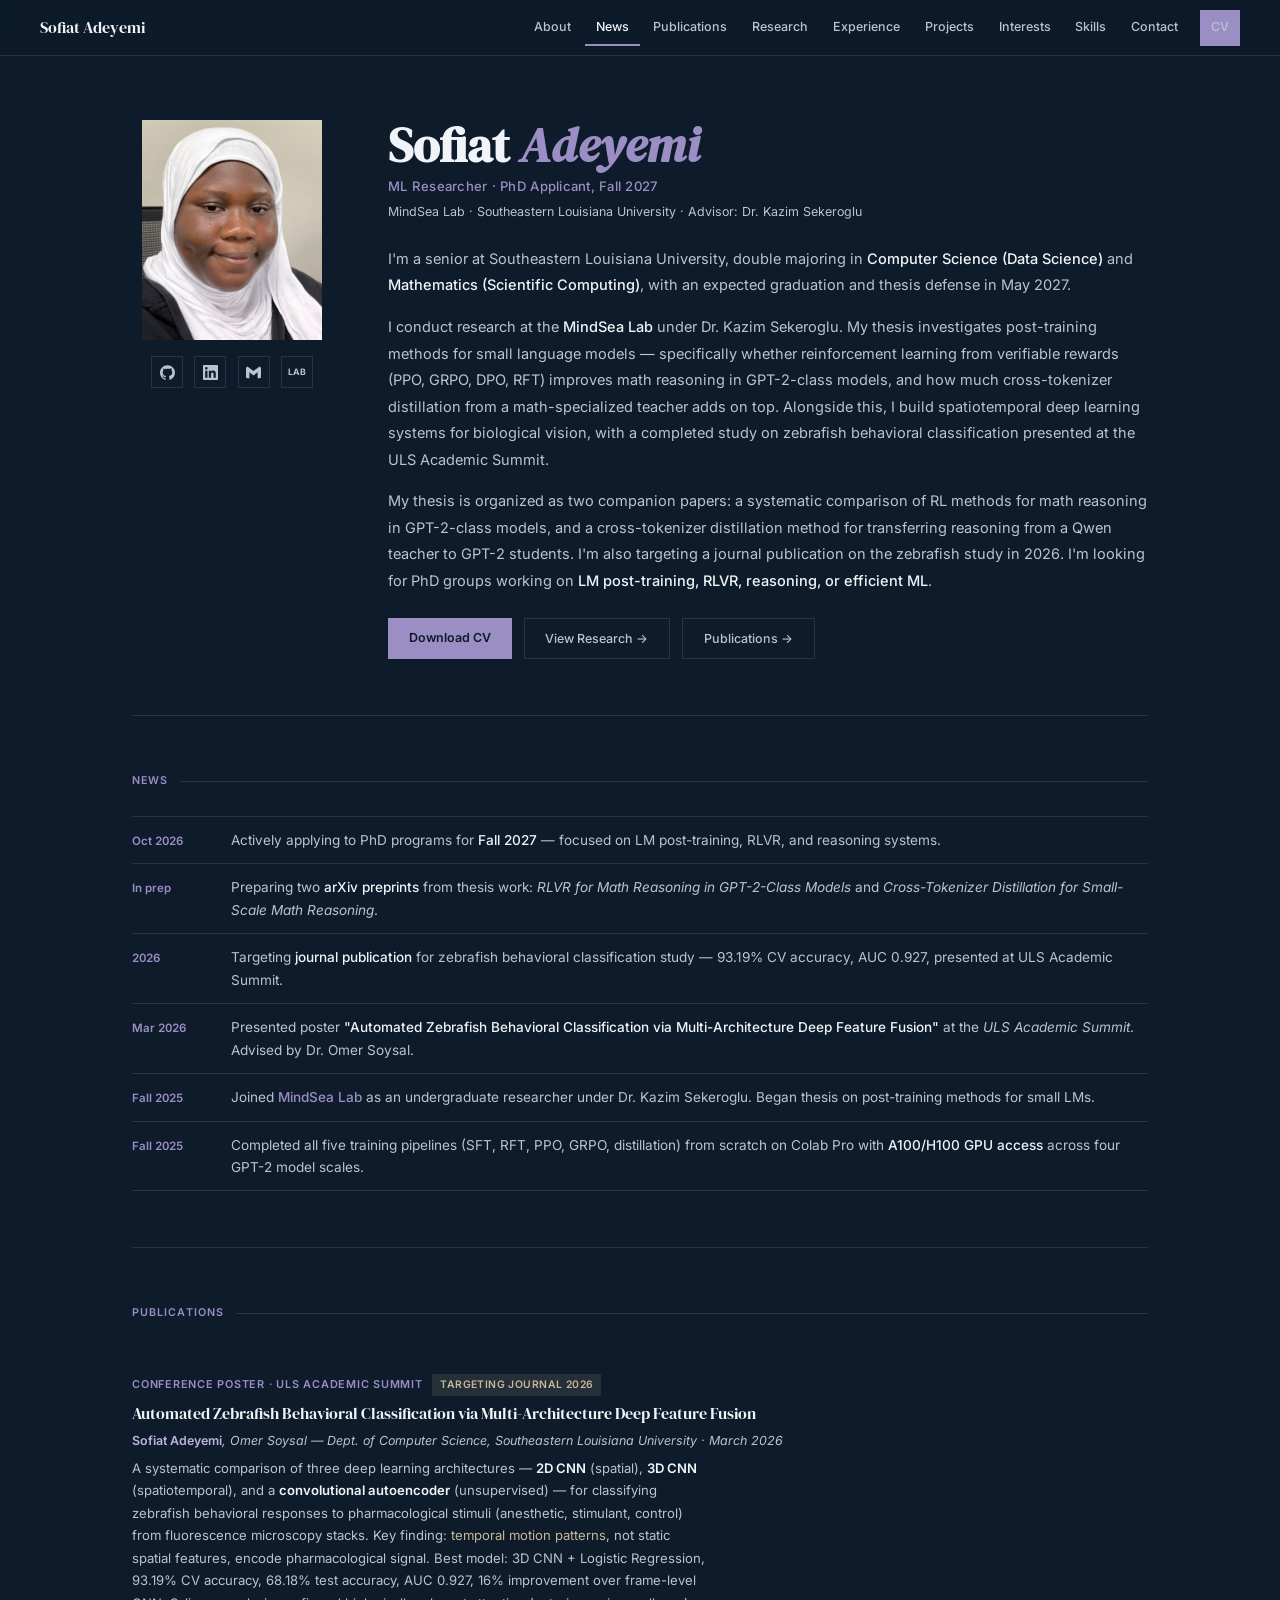
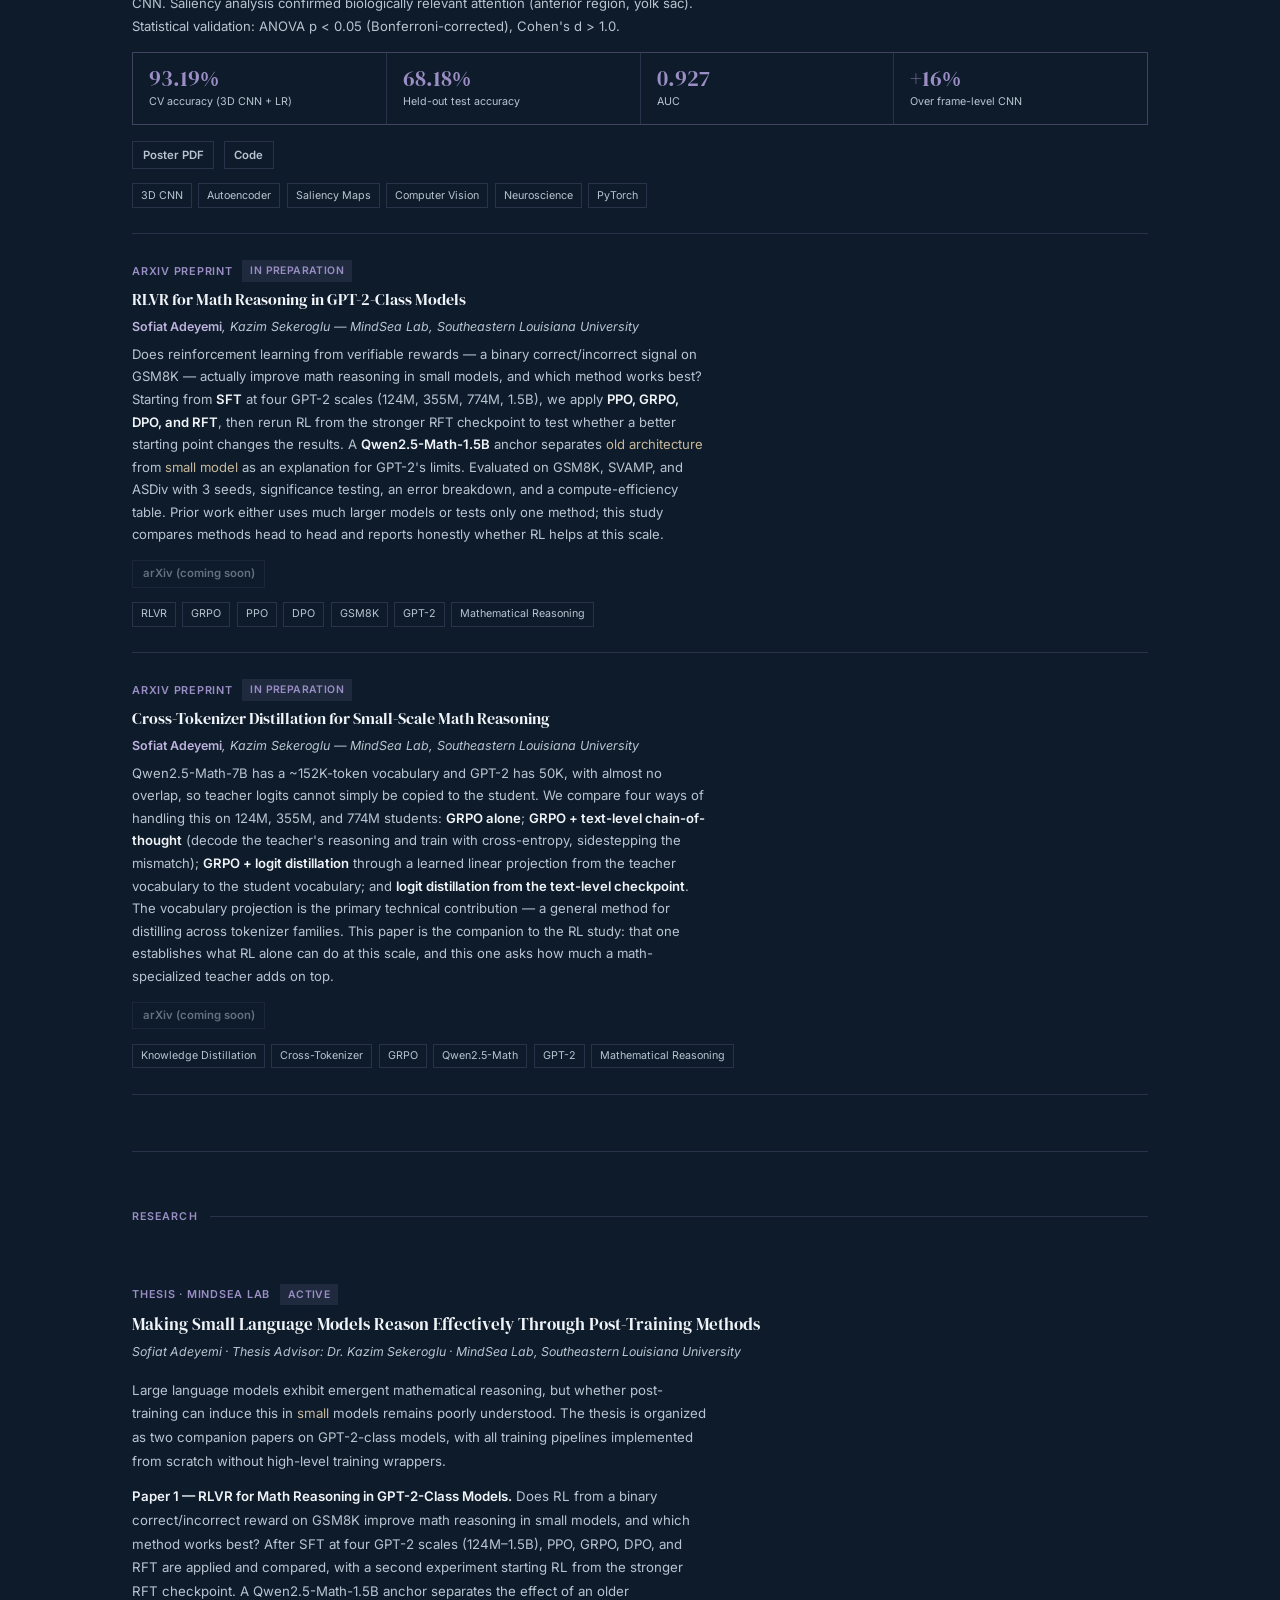
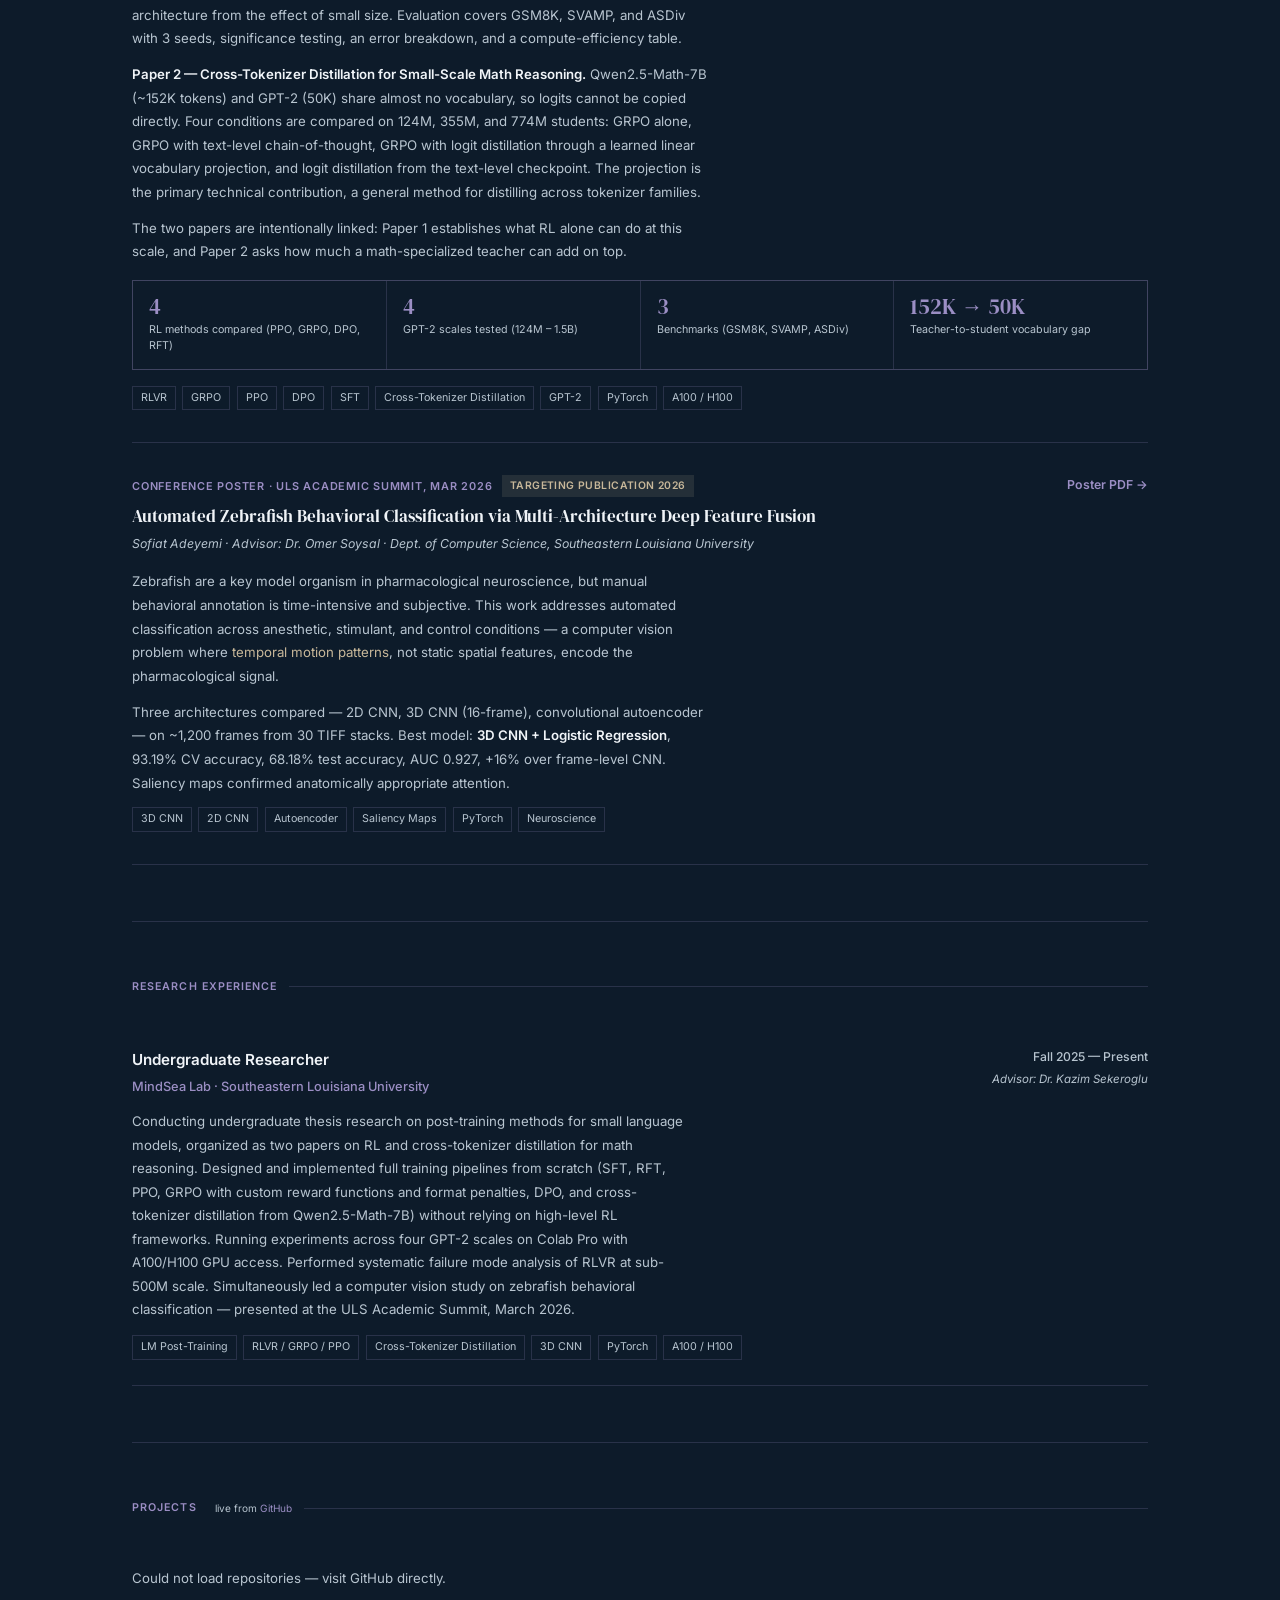
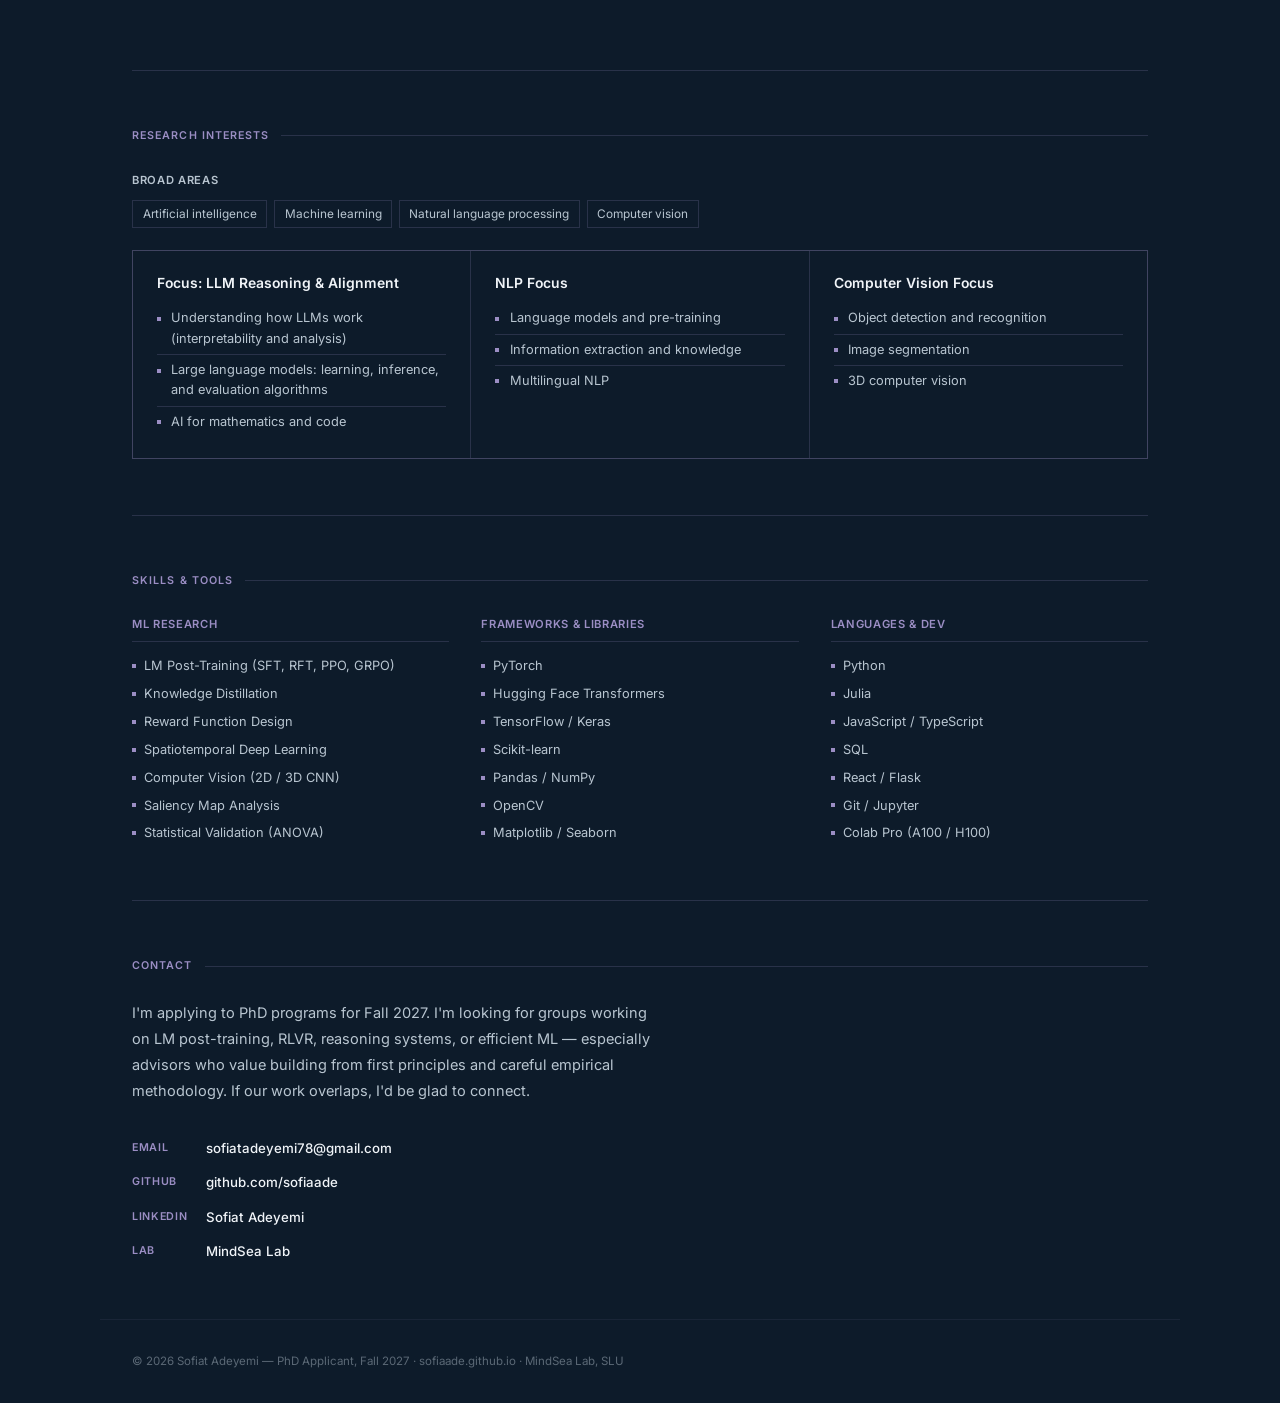
==== commit e0a317ce: "Update index.html" ====
--- a/index.html
+++ b/index.html
@@ -1,572 +1,701 @@
 <!DOCTYPE html>
 <html lang="en">
 <head>
-    <meta charset="UTF-8">
-    <meta name="viewport" content="width=device-width, initial-scale=1.0">
-    <title>Sofia Portfolio</title>
-    <link rel="stylesheet" href="https://cdnjs.cloudflare.com/ajax/libs/font-awesome/6.4.0/css/all.min.css">
-    <link rel="stylesheet" href="style.css">
+  <meta charset="UTF-8" />
+  <meta name="viewport" content="width=device-width, initial-scale=1.0, viewport-fit=cover" />
+  <title>Sofiat Adeyemi</title>
+  <meta name="description" content="I am a senior CS & Math researcher at Southeastern Louisiana University studying small language model post-training, RLVR, and computer vision." />
+  <link rel="preconnect" href="https://fonts.googleapis.com" />
+  <link rel="preconnect" href="https://fonts.gstatic.com" crossorigin />
+  <link href="https://fonts.googleapis.com/css2?family=DM+Serif+Display:ital@0;1&family=Inter:wght@300;400;500;600&display=swap" rel="stylesheet" />
+  <style>
+    :root {
+      --navy: #0D1B2A;
+      --navy-mid: #162033;
+      --navy-light: #1E2D42;
+      --lavender: #9B8EC4;
+      --lavender-light: #BEB3DE;
+      --warm: #C8B89A;
+      --white: #F0F4F8;
+      --white-dim: #B8C5D0;
+      --rule: rgba(155,142,196,0.2);
+      --font-serif: 'DM Serif Display', Georgia, serif;
+      --font-sans: 'Inter', system-ui, sans-serif;
+    }
+    *, *::before, *::after { box-sizing: border-box; margin: 0; padding: 0; }
+    html { scroll-behavior: smooth; scroll-padding-top: 64px; }
+    body { background: var(--navy); color: var(--white); font-family: var(--font-sans); font-size: 16px; line-height: 1.7; min-height: 100vh; }
+    a { color: var(--lavender); text-decoration: none; transition: color 0.2s; }
+    a:hover { color: var(--lavender-light); }
+
+    /* ══ TOP NAV ══════════════════════════════════════════════ */
+    .topnav {
+      position: sticky; top: 0; z-index: 100;
+      background: rgba(13,27,42,0.92);
+      backdrop-filter: blur(12px);
+      border-bottom: 1px solid var(--rule);
+      display: flex; align-items: center; justify-content: space-between;
+      padding: 0 2.5rem; height: 56px;
+      max-width: 100%;
+    }
+    .topnav-name {
+      font-family: var(--font-serif);
+      font-size: 1rem; color: var(--white); white-space: nowrap;
+    }
+    .topnav-links { display: flex; gap: 0.15rem; align-items: center; }
+    .topnav-links a {
+      font-size: 0.78rem; font-weight: 500; color: var(--white-dim);
+      padding: 0.4rem 0.7rem; border-bottom: 2px solid transparent;
+      transition: color 0.2s, border-color 0.2s;
+    }
+    .topnav-links a:hover, .topnav-links a.active { color: var(--white); border-bottom-color: var(--lavender); }
+    .topnav-cv {
+      font-size: 0.75rem; font-weight: 600; color: var(--navy);
+      background: var(--lavender); padding: 0.35rem 0.9rem;
+      margin-left: 0.5rem; transition: background 0.2s;
+    }
+    .topnav-cv:hover { background: var(--lavender-light); color: var(--navy); }
+    .nav-mobile-toggle { display: none; background: none; border: none; color: var(--white-dim); cursor: pointer; font-size: 1.2rem; padding: 0.4rem; }
+    .nav-mobile-menu { display: none; flex-direction: column; background: var(--navy-mid); border-bottom: 1px solid var(--rule); padding: 0.5rem 1.5rem 1rem; }
+    .nav-mobile-menu a { font-size: 0.85rem; color: var(--white-dim); padding: 0.5rem 0; border-bottom: 1px solid var(--rule); font-weight: 500; }
+    .nav-mobile-menu a:last-child { border-bottom: none; }
+    .nav-mobile-menu.open { display: flex; }
+
+    /* ══ PAGE WRAPPER ══════════════════════════════════════════ */
+    .page { max-width: 1080px; margin: 0 auto; padding: 0 2rem; }
+
+    /* ══ HERO / ABOUT — two column ══════════════════════════════ */
+    #about { padding: 4rem 0 3.5rem; display: grid; grid-template-columns: 200px 1fr; gap: 3.5rem; align-items: start; }
+    .about-photo-col { display: flex; flex-direction: column; align-items: center; gap: 1rem; }
+    .about-photo { width: 180px; height: 220px; object-fit: cover; object-position: center top; filter: grayscale(10%); display: block; }
+    .about-icon-links { display: flex; gap: 0.7rem; flex-wrap: wrap; justify-content: center; }
+    .icon-link {
+      display: flex; align-items: center; justify-content: center;
+      width: 32px; height: 32px; border: 1px solid var(--rule);
+      color: var(--white-dim); font-size: 0.75rem; font-weight: 700;
+      transition: border-color 0.2s, color 0.2s;
+    }
+    .icon-link:hover { border-color: var(--lavender); color: var(--lavender); }
+    .icon-link svg { width: 15px; height: 15px; fill: currentColor; }
+    .about-content {}
+    .about-name { font-family: var(--font-serif); font-size: clamp(2rem, 4vw, 3rem); line-height: 1.05; color: var(--white); margin-bottom: 0.3rem; }
+    .about-name em { font-style: italic; color: var(--lavender); }
+    .about-tagline { font-size: 0.82rem; color: var(--lavender); font-weight: 500; margin-bottom: 0.2rem; letter-spacing: 0.02em; }
+    .about-inst { font-size: 0.78rem; color: var(--white-dim); margin-bottom: 1.5rem; }
+    .about-inst a { color: var(--white-dim); }
+    .about-inst a:hover { color: var(--lavender-light); }
+    .about-body p { font-size: 0.91rem; color: var(--white-dim); line-height: 1.82; margin-bottom: 0.95rem; }
+    .about-body p:last-child { margin-bottom: 0; }
+    .about-body strong { color: var(--white); font-weight: 500; }
+    .about-actions { display: flex; gap: 0.75rem; flex-wrap: wrap; margin-top: 1.5rem; }
+    .btn-primary { display: inline-block; background: var(--lavender); color: var(--navy); font-size: 0.78rem; font-weight: 600; padding: 0.55rem 1.3rem; transition: background 0.2s; }
+    .btn-primary:hover { background: var(--lavender-light); color: var(--navy); }
+    .btn-secondary { display: inline-block; border: 1px solid var(--rule); color: var(--white-dim); font-size: 0.78rem; font-weight: 500; padding: 0.55rem 1.3rem; transition: border-color 0.2s, color 0.2s; }
+    .btn-secondary:hover { border-color: var(--lavender); color: var(--white); }
+
+    /* ══ SECTION SHELL ═════════════════════════════════════════ */
+    .section { padding: 3.5rem 0; border-top: 1px solid var(--rule); scroll-margin-top: 64px; }
+    .section-label {
+      font-size: 0.67rem; font-weight: 600; color: var(--lavender);
+      letter-spacing: 0.1em; text-transform: uppercase;
+      margin-bottom: 1.6rem; display: flex; align-items: center; gap: 0.75rem;
+    }
+    .section-label::after { content: ''; flex: 1; height: 1px; background: var(--rule); }
+
+    /* ══ NEWS ══════════════════════════════════════════════════ */
+    .news-list { display: flex; flex-direction: column; gap: 0; }
+    .news-item { display: grid; grid-template-columns: 80px 1fr; gap: 1.2rem; padding: 0.75rem 0; border-bottom: 1px solid var(--rule); align-items: baseline; }
+    .news-item:first-child { border-top: 1px solid var(--rule); }
+    .news-date { font-size: 0.72rem; color: var(--lavender); font-weight: 600; white-space: nowrap; font-variant-numeric: tabular-nums; }
+    .news-text { font-size: 0.85rem; color: var(--white-dim); line-height: 1.65; }
+    .news-text strong { color: var(--white); font-weight: 500; }
+    .news-text a { color: var(--lavender); }
+
+    /* ══ PUBLICATIONS ═══════════════════════════════════════════ */
+    .pub-item { padding: 1.6rem 0; border-bottom: 1px solid var(--rule); }
+    .pub-item:first-of-type { border-top: 1px solid var(--rule); }
+    .pub-venue-row { display: flex; align-items: center; gap: 0.6rem; flex-wrap: wrap; margin-bottom: 0.45rem; }
+    .pub-venue { font-size: 0.68rem; font-weight: 600; color: var(--lavender); text-transform: uppercase; letter-spacing: 0.07em; }
+    .pub-title { font-family: var(--font-serif); font-size: 1.03rem; color: var(--white); line-height: 1.3; margin-bottom: 0.35rem; }
+    .pub-authors { font-size: 0.78rem; color: var(--white-dim); font-style: italic; margin-bottom: 0.35rem; }
+    .pub-authors strong { color: var(--lavender-light); font-style: normal; font-weight: 600; }
+    .pub-desc { font-size: 0.82rem; color: var(--white-dim); line-height: 1.72; max-width: 72ch; margin-bottom: 0.9rem; }
+    .pub-desc strong { color: var(--white); font-weight: 600; }
+    .pub-desc em { color: var(--warm); font-style: normal; }
+    .pub-links { display: flex; gap: 0.6rem; flex-wrap: wrap; margin-bottom: 0.9rem; }
+    .pub-link {
+      font-size: 0.71rem; font-weight: 600; color: var(--white-dim);
+      border: 1px solid var(--rule); padding: 0.2rem 0.6rem;
+      transition: border-color 0.2s, color 0.2s;
+    }
+    .pub-link:hover { border-color: var(--lavender); color: var(--lavender); }
+    .findings-grid { display: grid; grid-template-columns: repeat(4,1fr); gap: 1px; background: var(--rule); border: 1px solid var(--rule); margin-bottom: 1rem; }
+    .finding { background: var(--navy); padding: 0.9rem 1rem; }
+    .finding-val { font-family: var(--font-serif); font-size: 1.35rem; color: var(--lavender); line-height: 1.1; margin-bottom: 0.2rem; }
+    .finding-label { font-size: 0.67rem; color: var(--white-dim); line-height: 1.5; }
+
+    /* ══ EXPERIENCE ════════════════════════════════════════════ */
+    .exp-item { padding: 1.6rem 0; border-bottom: 1px solid var(--rule); }
+    .exp-item:first-of-type { border-top: 1px solid var(--rule); }
+    .exp-header { display: flex; justify-content: space-between; align-items: flex-start; gap: 1.5rem; margin-bottom: 0.8rem; flex-wrap: wrap; }
+    .exp-title { font-size: 0.95rem; font-weight: 600; color: var(--white); margin-bottom: 0.18rem; }
+    .exp-org { font-size: 0.8rem; color: var(--lavender); font-weight: 500; }
+    .exp-meta { text-align: right; flex-shrink: 0; }
+    .exp-date { font-size: 0.76rem; color: var(--white-dim); font-weight: 500; margin-bottom: 0.12rem; }
+    .exp-advisor { font-size: 0.72rem; color: var(--white-dim); font-style: italic; }
+    .exp-desc { font-size: 0.83rem; color: var(--white-dim); line-height: 1.77; max-width: 70ch; margin-bottom: 0.85rem; }
+
+    /* ══ RESEARCH ══════════════════════════════════════════════ */
+    .research-item { padding: 2rem 0; border-bottom: 1px solid var(--rule); }
+    .research-item:first-of-type { border-top: 1px solid var(--rule); }
+    .research-header { display: flex; justify-content: space-between; align-items: flex-start; gap: 1rem; margin-bottom: 0.5rem; flex-wrap: wrap; }
+    .research-venue-row { display: flex; align-items: center; gap: 0.6rem; flex-wrap: wrap; }
+    .research-venue { font-size: 0.68rem; font-weight: 600; color: var(--lavender); text-transform: uppercase; letter-spacing: 0.07em; }
+    .research-title { font-family: var(--font-serif); font-size: 1.06rem; color: var(--white); line-height: 1.3; margin-bottom: 0.4rem; }
+    .research-authors { font-size: 0.77rem; color: var(--white-dim); font-style: italic; margin-bottom: 1rem; }
+    .research-body p { font-size: 0.83rem; color: var(--white-dim); line-height: 1.78; max-width: 72ch; margin-bottom: 0.75rem; }
+    .research-body strong { color: var(--white); font-weight: 600; }
+    .research-body em { color: var(--warm); font-style: normal; }
+    .project-link { font-size: 0.77rem; font-weight: 600; color: var(--lavender); white-space: nowrap; }
+
+    /* ══ TAGS ══════════════════════════════════════════════════ */
+    .tag-row { display: flex; flex-wrap: wrap; gap: 0.4rem; margin-top: 0.5rem; }
+    .stack-tag { font-size: 0.67rem; color: var(--white-dim); border: 1px solid var(--rule); padding: 0.13rem 0.5rem; }
+    .tag { font-size: 0.65rem; font-weight: 600; letter-spacing: 0.04em; text-transform: uppercase; padding: 0.13rem 0.5rem; }
+    .tag-active { background: rgba(155,142,196,0.13); color: var(--lavender); }
+    .tag-warm { background: rgba(200,184,154,0.12); color: var(--warm); }
+    .tag-done { background: rgba(176,196,222,0.07); color: var(--white-dim); }
+
+    /* ══ PROJECTS ══════════════════════════════════════════════ */
+    .project { padding: 1.6rem 0; border-bottom: 1px solid var(--rule); display: grid; grid-template-columns: 1fr auto; gap: 1.5rem; align-items: start; }
+    .project:first-of-type { border-top: 1px solid var(--rule); }
+    .project-meta { font-size: 0.71rem; color: var(--lavender); font-weight: 500; margin-bottom: 0.4rem; display: flex; gap: 0.6rem; align-items: center; flex-wrap: wrap; }
+    .project-title { font-family: var(--font-serif); font-size: 1.02rem; color: var(--white); margin-bottom: 0.5rem; line-height: 1.3; }
+    .project-desc { font-size: 0.83rem; color: var(--white-dim); line-height: 1.74; max-width: 65ch; margin-bottom: 0.8rem; }
+
+    /* ══ INTERESTS ═════════════════════════════════════════════ */
+    .interests-grid { display: grid; grid-template-columns: 1fr 1fr; gap: 1px; background: var(--rule); border: 1px solid var(--rule); }
+    .interest-item { background: var(--navy); padding: 1.3rem 1.5rem; }
+    .interest-title { font-size: 0.87rem; font-weight: 600; color: var(--white); margin-bottom: 0.35rem; }
+    .interest-desc { font-size: 0.78rem; color: var(--white-dim); line-height: 1.65; }
+    .interests-extended { margin-top: 1.4rem; }
+    .interests-extended-label { font-size: 0.7rem; font-weight: 600; color: var(--white-dim); text-transform: uppercase; letter-spacing: 0.06em; margin-bottom: 0.65rem; }
+    .interests-tags { display: flex; flex-wrap: wrap; gap: 0.42rem; }
+    .interest-tag { font-size: 0.74rem; color: var(--white-dim); border: 1px solid var(--rule); padding: 0.18rem 0.6rem; }
+    .interests-grid.three { grid-template-columns: repeat(3, 1fr); }
+    .interest-list { list-style: none; margin-top: 0.5rem; }
+    .interest-list li { font-size: 0.8rem; color: var(--white-dim); line-height: 1.6; padding: 0.3rem 0 0.3rem 0.9rem; position: relative; border-top: 1px solid var(--rule); }
+    .interest-list li:first-child { border-top: none; }
+    .interest-list li::before { content: ''; position: absolute; left: 0; top: 0.85rem; width: 4px; height: 4px; background: var(--lavender); }
+
+    /* ══ SKILLS ════════════════════════════════════════════════ */
+    .skills-grid { display: grid; grid-template-columns: repeat(3,1fr); gap: 2rem; }
+    .skill-group-title { font-size: 0.7rem; font-weight: 600; color: var(--lavender); letter-spacing: 0.06em; text-transform: uppercase; margin-bottom: 0.85rem; padding-bottom: 0.4rem; border-bottom: 1px solid var(--rule); }
+    .skill-list { list-style: none; display: flex; flex-direction: column; gap: 0.38rem; }
+    .skill-list li { font-size: 0.8rem; color: var(--white-dim); display: flex; align-items: center; gap: 0.5rem; }
+    .skill-list li::before { content: ''; width: 4px; height: 4px; background: var(--lavender); flex-shrink: 0; }
+
+    /* ══ CONTACT ═══════════════════════════════════════════════ */
+    .contact-inner { max-width: 52ch; }
+    .contact-inner p { font-size: 0.91rem; color: var(--white-dim); margin-bottom: 2rem; line-height: 1.78; }
+    .contact-list { list-style: none; display: flex; flex-direction: column; gap: 0.75rem; }
+    .contact-list li { font-size: 0.83rem; color: var(--white-dim); display: flex; align-items: center; gap: 0.75rem; }
+    .contact-list a { color: var(--white); font-weight: 500; }
+    .contact-label { font-size: 0.67rem; font-weight: 600; color: var(--lavender); text-transform: uppercase; letter-spacing: 0.06em; width: 62px; flex-shrink: 0; }
+
+    /* ══ FOOTER ════════════════════════════════════════════════ */
+    footer { border-top: 1px solid var(--rule); padding: 2rem; max-width: 1080px; margin: 0 auto; font-size: 0.72rem; color: var(--white-dim); opacity: 0.45; }
+
+    /* ══ MOBILE ════════════════════════════════════════════════ */
+    @media (max-width: 760px) {
+      .topnav-links { display: none; }
+      .nav-mobile-toggle { display: block; }
+      #about { grid-template-columns: 1fr; padding: 2.5rem 0 2rem; }
+      .about-photo-col { flex-direction: row; justify-content: flex-start; align-items: flex-end; gap: 1.5rem; }
+      .about-photo { width: 100px; height: 125px; }
+      .interests-grid { grid-template-columns: 1fr; }
+      .interests-grid.three { grid-template-columns: 1fr; }
+      .skills-grid { grid-template-columns: 1fr 1fr; }
+      .findings-grid { grid-template-columns: 1fr 1fr; }
+      .project { grid-template-columns: 1fr; }
+      .exp-meta { text-align: left; }
+      .page { padding: 0 1.2rem; }
+    }
+    @media (max-width: 480px) {
+      .skills-grid { grid-template-columns: 1fr; }
+      .about-photo-col { flex-direction: column; align-items: flex-start; }
+    }
+    @media (prefers-reduced-motion: reduce) { * { transition: none !important; scroll-behavior: auto !important; } }
+  </style>
 </head>
-
 <body>
-    <canvas class="particles-bg" id="particlesCanvas"></canvas>
-    
-    <header class="site-header">
-        <div class="header-content">
-            <nav>
-                <ul class="nav-menu">
-                    <li class="nav-item">
-                        <a href="index.html" class="nav-btn active">Home</a>
-                    </li>
-                    <li class="nav-item">
-                        <a href="about.html" class="nav-btn">About</a>
-                    </li>
-                    <li class="nav-item">
-                        <a href="#skills" class="nav-btn">Skills</a>
-                    </li>
-                    <li class="nav-item">
-                        <a href="projects.html" class="nav-btn">Projects</a>
-                    </li>
-                    <li class="nav-item">
-                        <a href="blogs.html" class="nav-btn">Blog</a>
-                    </li>
-                    <li class="nav-item">
-                        <button class="theme-toggle" aria-label="Toggle theme">
-                            <i class="fas fa-moon"></i>
-                        </button>
-                    </li>
-                </ul>
-            </nav>
+
+<!-- ══ TOP NAV ══════════════════════════════════════════════════ -->
+<nav class="topnav" aria-label="Main navigation">
+  <div class="topnav-name">Sofiat Adeyemi</div>
+  <div class="topnav-links">
+    <a href="#about">About</a>
+    <a href="#news">News</a>
+    <a href="#publications">Publications</a>
+    <a href="#research">Research</a>
+    <a href="#experience">Experience</a>
+    <a href="#projects">Projects</a>
+    <a href="#interests">Interests</a>
+    <a href="#skills">Skills</a>
+    <a href="#contact">Contact</a>
+    <a href="Resume.pdf" class="topnav-cv" target="_blank">CV</a>
+  </div>
+  <button class="nav-mobile-toggle" aria-label="Toggle menu" onclick="document.querySelector('.nav-mobile-menu').classList.toggle('open')">☰</button>
+</nav>
+<div class="nav-mobile-menu">
+  <a href="#about">About</a>
+  <a href="#news">News</a>
+  <a href="#publications">Publications</a>
+  <a href="#research">Research</a>
+  <a href="#experience">Experience</a>
+  <a href="#projects">Projects</a>
+  <a href="#interests">Interests</a>
+  <a href="#skills">Skills</a>
+  <a href="#contact">Contact</a>
+  <a href="Resume.pdf" target="_blank">CV ↗</a>
+</div>
+
+<div class="page">
+
+  <!-- ══ ABOUT ══════════════════════════════════════════════════ -->
+  <section id="about">
+    <div class="about-photo-col">
+      <img class="about-photo" src="https://sofiaade.github.io/images/picture.jpeg" alt="Sofiat Adeyemi" />
+      <div class="about-icon-links">
+        <!-- GitHub -->
+        <a class="icon-link" href="https://github.com/sofiaade" target="_blank" rel="noopener" title="GitHub">
+          <svg viewBox="0 0 24 24" xmlns="http://www.w3.org/2000/svg"><path d="M12 .297c-6.63 0-12 5.373-12 12 0 5.303 3.438 9.8 8.205 11.385.6.113.82-.258.82-.577 0-.285-.01-1.04-.015-2.04-3.338.724-4.042-1.61-4.042-1.61C4.422 18.07 3.633 17.7 3.633 17.7c-1.087-.744.084-.729.084-.729 1.205.084 1.838 1.236 1.838 1.236 1.07 1.835 2.809 1.305 3.495.998.108-.776.417-1.305.76-1.605-2.665-.3-5.466-1.332-5.466-5.93 0-1.31.465-2.38 1.235-3.22-.135-.303-.54-1.523.105-3.176 0 0 1.005-.322 3.3 1.23.96-.267 1.98-.399 3-.405 1.02.006 2.04.138 3 .405 2.28-1.552 3.285-1.23 3.285-1.23.645 1.653.24 2.873.12 3.176.765.84 1.23 1.91 1.23 3.22 0 4.61-2.805 5.625-5.475 5.92.42.36.81 1.096.81 2.22 0 1.606-.015 2.896-.015 3.286 0 .315.21.69.825.57C20.565 22.092 24 17.592 24 12.297c0-6.627-5.373-12-12-12"/></svg>
+        </a>
+        <!-- LinkedIn -->
+        <a class="icon-link" href="https://www.linkedin.com/in/sofiat-adeyemi-9b7464219/" target="_blank" rel="noopener" title="LinkedIn">
+          <svg viewBox="0 0 24 24" xmlns="http://www.w3.org/2000/svg"><path d="M20.447 20.452h-3.554v-5.569c0-1.328-.027-3.037-1.852-3.037-1.853 0-2.136 1.445-2.136 2.939v5.667H9.351V9h3.414v1.561h.046c.477-.9 1.637-1.85 3.37-1.85 3.601 0 4.267 2.37 4.267 5.455v6.286zM5.337 7.433a2.062 2.062 0 0 1-2.063-2.065 2.064 2.064 0 1 1 2.063 2.065zm1.782 13.019H3.555V9h3.564v11.452zM22.225 0H1.771C.792 0 0 .774 0 1.729v20.542C0 23.227.792 24 1.771 24h20.451C23.2 24 24 23.227 24 22.271V1.729C24 .774 23.2 0 22.222 0h.003z"/></svg>
+        </a>
+        <!-- Google Scholar placeholder -->
+        <a class="icon-link" href="mailto:sofiatadeyemi78@gmail.com" title="Email">
+          <svg viewBox="0 0 24 24" xmlns="http://www.w3.org/2000/svg"><path d="M24 5.457v13.909c0 .904-.732 1.636-1.636 1.636h-3.819V11.73L12 16.64l-6.545-4.91v9.273H1.636A1.636 1.636 0 0 1 0 19.366V5.457c0-2.023 2.309-3.178 3.927-1.964L5.455 4.64 12 9.548l6.545-4.91 1.528-1.145C21.69 2.28 24 3.434 24 5.457z"/></svg>
+        </a>
+        <!-- MindSea Lab -->
+        <a class="icon-link" href="https://mindsealab.vercel.app" target="_blank" rel="noopener" title="MindSea Lab" style="font-size:0.55rem;font-weight:700;letter-spacing:-0.02em;">LAB</a>
+      </div>
+    </div>
+
+    <div class="about-content">
+      <h1 class="about-name">Sofiat <em>Adeyemi</em></h1>
+      <div class="about-tagline">ML Researcher · PhD Applicant, Fall 2027</div>
+      <div class="about-inst">
+        <a href="https://mindsealab.vercel.app" target="_blank" rel="noopener">MindSea Lab</a> ·
+        <a href="https://www.southeastern.edu" target="_blank" rel="noopener">Southeastern Louisiana University</a> ·
+        Advisor: Dr. Kazim Sekeroglu
+      </div>
+
+      <div class="about-body">
+        <p>
+          I'm a senior at Southeastern Louisiana University, double majoring in <strong>Computer Science (Data Science)</strong> and <strong>Mathematics (Scientific Computing)</strong>, with an expected graduation and thesis defense in May 2027.
+        </p>
+        <p>
+          I conduct research at the <strong><a href="https://mindsealab.vercel.app" target="_blank" rel="noopener" style="color:var(--white);font-weight:500;">MindSea Lab</a></strong> under Dr. Kazim Sekeroglu. My thesis investigates post-training methods for small language models — specifically whether reinforcement learning from verifiable rewards (PPO, GRPO, DPO, RFT) improves math reasoning in GPT-2-class models, and how much cross-tokenizer distillation from a math-specialized teacher adds on top. Alongside this, I build spatiotemporal deep learning systems for biological vision, with a completed study on zebrafish behavioral classification presented at the ULS Academic Summit.
+        </p>
+        <p>
+          My thesis is organized as two companion papers: a systematic comparison of RL methods for math reasoning in GPT-2-class models, and a cross-tokenizer distillation method for transferring reasoning from a Qwen teacher to GPT-2 students. I'm also targeting a journal publication on the zebrafish study in 2026. I'm looking for PhD groups working on <strong>LM post-training, RLVR, reasoning, or efficient ML</strong>.
+        </p>
+      </div>
+
+      <div class="about-actions">
+        <a href="Resume.pdf" class="btn-primary" target="_blank">Download CV</a>
+        <a href="#research" class="btn-secondary">View Research →</a>
+        <a href="#publications" class="btn-secondary">Publications →</a>
+      </div>
+    </div>
+  </section>
+
+  <!-- ══ NEWS ═══════════════════════════════════════════════════ -->
+  <section id="news" class="section">
+    <div class="section-label">News</div>
+    <div class="news-list">
+
+      <div class="news-item">
+        <div class="news-date">Oct 2026</div>
+        <div class="news-text">Actively applying to PhD programs for <strong>Fall 2027</strong> — focused on LM post-training, RLVR, and reasoning systems.</div>
+      </div>
+
+      <div class="news-item">
+        <div class="news-date">In prep</div>
+        <div class="news-text">Preparing two <strong>arXiv preprints</strong> from thesis work: <em>RLVR for Math Reasoning in GPT-2-Class Models</em> and <em>Cross-Tokenizer Distillation for Small-Scale Math Reasoning</em>.</div>
+      </div>
+
+      <div class="news-item">
+        <div class="news-date">2026</div>
+        <div class="news-text">Targeting <strong>journal publication</strong> for zebrafish behavioral classification study — 93.19% CV accuracy, AUC 0.927, presented at ULS Academic Summit.</div>
+      </div>
+
+      <div class="news-item">
+        <div class="news-date">Mar 2026</div>
+        <div class="news-text">Presented poster <strong>"Automated Zebrafish Behavioral Classification via Multi-Architecture Deep Feature Fusion"</strong> at the <em>ULS Academic Summit</em>. Advised by Dr. Omer Soysal.</div>
+      </div>
+
+      <div class="news-item">
+        <div class="news-date">Fall 2025</div>
+        <div class="news-text">Joined <strong><a href="https://mindsealab.vercel.app" target="_blank" rel="noopener">MindSea Lab</a></strong> as an undergraduate researcher under Dr. Kazim Sekeroglu. Began thesis on post-training methods for small LMs.</div>
+      </div>
+
+      <div class="news-item">
+        <div class="news-date">Fall 2025</div>
+        <div class="news-text">Completed all five training pipelines (SFT, RFT, PPO, GRPO, distillation) from scratch on Colab Pro with <strong>A100/H100 GPU access</strong> across four GPT-2 model scales.</div>
+      </div>
+
+    </div>
+  </section>
+
+  <!-- ══ PUBLICATIONS ═══════════════════════════════════════════ -->
+  <section id="publications" class="section">
+    <div class="section-label">Publications</div>
+
+    <div class="pub-item">
+      <div class="pub-venue-row">
+        <span class="pub-venue">Conference Poster · ULS Academic Summit</span>
+        <span class="tag tag-warm">Targeting Journal 2026</span>
+      </div>
+      <div class="pub-title">Automated Zebrafish Behavioral Classification via Multi-Architecture Deep Feature Fusion</div>
+      <div class="pub-authors"><strong>Sofiat Adeyemi</strong>, Omer Soysal — Dept. of Computer Science, Southeastern Louisiana University · March 2026</div>
+      <p class="pub-desc">
+        A systematic comparison of three deep learning architectures — <strong>2D CNN</strong> (spatial), <strong>3D CNN</strong> (spatiotemporal), and a <strong>convolutional autoencoder</strong> (unsupervised) — for classifying zebrafish behavioral responses to pharmacological stimuli (anesthetic, stimulant, control) from fluorescence microscopy stacks. Key finding: <em>temporal motion patterns</em>, not static spatial features, encode pharmacological signal. Best model: 3D CNN + Logistic Regression, 93.19% CV accuracy, 68.18% test accuracy, AUC 0.927, 16% improvement over frame-level CNN. Saliency analysis confirmed biologically relevant attention (anterior region, yolk sac). Statistical validation: ANOVA p &lt; 0.05 (Bonferroni-corrected), Cohen's d &gt; 1.0.
+      </p>
+      <div class="findings-grid">
+        <div class="finding"><div class="finding-val">93.19%</div><div class="finding-label">CV accuracy (3D CNN + LR)</div></div>
+        <div class="finding"><div class="finding-val">68.18%</div><div class="finding-label">Held-out test accuracy</div></div>
+        <div class="finding"><div class="finding-val">0.927</div><div class="finding-label">AUC</div></div>
+        <div class="finding"><div class="finding-val">+16%</div><div class="finding-label">Over frame-level CNN</div></div>
+      </div>
+      <div class="pub-links">
+        <a href="#" class="pub-link">Poster PDF</a>
+        <a href="https://github.com/sofiaade/Zebrafish-CNN-Autoencoders" class="pub-link" target="_blank" rel="noopener">Code</a>
+      </div>
+      <div class="tag-row">
+        <span class="stack-tag">3D CNN</span><span class="stack-tag">Autoencoder</span><span class="stack-tag">Saliency Maps</span>
+        <span class="stack-tag">Computer Vision</span><span class="stack-tag">Neuroscience</span><span class="stack-tag">PyTorch</span>
+      </div>
+    </div>
+
+    <!-- Paper 1 (in preparation) -->
+    <div class="pub-item">
+      <div class="pub-venue-row">
+        <span class="pub-venue">arXiv Preprint</span>
+        <span class="tag tag-active">In Preparation</span>
+      </div>
+      <div class="pub-title">RLVR for Math Reasoning in GPT-2-Class Models</div>
+      <div class="pub-authors"><strong>Sofiat Adeyemi</strong>, Kazim Sekeroglu — MindSea Lab, Southeastern Louisiana University</div>
+      <p class="pub-desc">
+        Does reinforcement learning from verifiable rewards — a binary correct/incorrect signal on GSM8K — actually improve math reasoning in small models, and which method works best? Starting from <strong>SFT</strong> at four GPT-2 scales (124M, 355M, 774M, 1.5B), we apply <strong>PPO, GRPO, DPO, and RFT</strong>, then rerun RL from the stronger RFT checkpoint to test whether a better starting point changes the results. A <strong>Qwen2.5-Math-1.5B</strong> anchor separates <em>old architecture</em> from <em>small model</em> as an explanation for GPT-2's limits. Evaluated on GSM8K, SVAMP, and ASDiv with 3 seeds, significance testing, an error breakdown, and a compute-efficiency table. Prior work either uses much larger models or tests only one method; this study compares methods head to head and reports honestly whether RL helps at this scale.
+      </p>
+      <div class="pub-links">
+        <a href="#" class="pub-link" style="opacity:0.5;pointer-events:none;">arXiv (coming soon)</a>
+      </div>
+      <div class="tag-row">
+        <span class="stack-tag">RLVR</span><span class="stack-tag">GRPO</span><span class="stack-tag">PPO</span><span class="stack-tag">DPO</span>
+        <span class="stack-tag">GSM8K</span><span class="stack-tag">GPT-2</span><span class="stack-tag">Mathematical Reasoning</span>
+      </div>
+    </div>
+
+    <!-- Paper 2 (in preparation) -->
+    <div class="pub-item">
+      <div class="pub-venue-row">
+        <span class="pub-venue">arXiv Preprint</span>
+        <span class="tag tag-active">In Preparation</span>
+      </div>
+      <div class="pub-title">Cross-Tokenizer Distillation for Small-Scale Math Reasoning</div>
+      <div class="pub-authors"><strong>Sofiat Adeyemi</strong>, Kazim Sekeroglu — MindSea Lab, Southeastern Louisiana University</div>
+      <p class="pub-desc">
+        Qwen2.5-Math-7B has a ~152K-token vocabulary and GPT-2 has 50K, with almost no overlap, so teacher logits cannot simply be copied to the student. We compare four ways of handling this on 124M, 355M, and 774M students: <strong>GRPO alone</strong>; <strong>GRPO + text-level chain-of-thought</strong> (decode the teacher's reasoning and train with cross-entropy, sidestepping the mismatch); <strong>GRPO + logit distillation</strong> through a learned linear projection from the teacher vocabulary to the student vocabulary; and <strong>logit distillation from the text-level checkpoint</strong>. The vocabulary projection is the primary technical contribution — a general method for distilling across tokenizer families. This paper is the companion to the RL study: that one establishes what RL alone can do at this scale, and this one asks how much a math-specialized teacher adds on top.
+      </p>
+      <div class="pub-links">
+        <a href="#" class="pub-link" style="opacity:0.5;pointer-events:none;">arXiv (coming soon)</a>
+      </div>
+      <div class="tag-row">
+        <span class="stack-tag">Knowledge Distillation</span><span class="stack-tag">Cross-Tokenizer</span><span class="stack-tag">GRPO</span>
+        <span class="stack-tag">Qwen2.5-Math</span><span class="stack-tag">GPT-2</span><span class="stack-tag">Mathematical Reasoning</span>
+      </div>
+    </div>
+
+  </section>
+
+  <!-- ══ RESEARCH ═══════════════════════════════════════════════ -->
+  <section id="research" class="section">
+    <div class="section-label">Research</div>
+
+    <!-- Thesis -->
+    <div class="research-item">
+      <div class="research-header">
+        <div class="research-venue-row">
+          <span class="research-venue">Thesis · MindSea Lab</span>
+          <span class="tag tag-active">Active</span>
         </div>
-    </header>
-
-    <main id="main-content">
-        <div class="container">
-            <div class="homepage-container" id="home">
-                <div class="header-image-section">
-                    <div class="profile-image-container">
-                        <!-- Replace with your image -->
-                        <img src="images/picture.jpeg" alt="Your Name - Computer Science Student" class="header-image profile-easter-egg">
-                        </div>
-                    </div>
-                </div>
-
-                <div class="hello-section">
-                    <h1 class="hello-text">
-                        <span id="hello-message">Hello</span>, I'm Sofia Adeyemi
-                    </h1>
-                </div>
-
-                <div class="about-section">
-                    <div class="intro-content">
-                        <p class="about-description highlight">
-                            I'm a Computer Science student passionate about AI and machine learning. Currently learning to build practical tools and systems using deep learning, reinforcement learning, natural language processing, and computer vision. 
-                        </p>
-                        <p class="about-description highlight">
-                            Research Interests: Reinforcement Learning and Robotics, Deep Learning, Natural Language Processing, Computer Vision.
-                         </p>
-                     </div>
-                        <p class="about-description">
-                            I'm eager to gain more hands-on experience in the tech industry and contribute to impactful projects. My resume is attached below.
-                        </p>
-                      
-                    </div>
-                    <div class="cta-section" center>
-                        <a href="Resume.pdf" class="resume-button" download="Sofia_Adeyemi_Resume.pdf">
-                            <i class="fas fa-download"></i>
-                            <span>Download Resume</span>
-                        </a>
-                    </div>
-                    
-                </div>
+      </div>
+      <div class="research-title">Making Small Language Models Reason Effectively Through Post-Training Methods</div>
+      <div class="research-authors">Sofiat Adeyemi · Thesis Advisor: Dr. Kazim Sekeroglu · MindSea Lab, Southeastern Louisiana University</div>
+      <div class="research-body">
+        <p>Large language models exhibit emergent mathematical reasoning, but whether post-training can induce this in <em>small</em> models remains poorly understood. The thesis is organized as two companion papers on GPT-2-class models, with all training pipelines implemented from scratch without high-level training wrappers.</p>
+        <p><strong>Paper 1 — RLVR for Math Reasoning in GPT-2-Class Models.</strong> Does RL from a binary correct/incorrect reward on GSM8K improve math reasoning in small models, and which method works best? After SFT at four GPT-2 scales (124M–1.5B), PPO, GRPO, DPO, and RFT are applied and compared, with a second experiment starting RL from the stronger RFT checkpoint. A Qwen2.5-Math-1.5B anchor separates the effect of an older architecture from the effect of small size. Evaluation covers GSM8K, SVAMP, and ASDiv with 3 seeds, significance testing, an error breakdown, and a compute-efficiency table.</p>
+        <p><strong>Paper 2 — Cross-Tokenizer Distillation for Small-Scale Math Reasoning.</strong> Qwen2.5-Math-7B (~152K tokens) and GPT-2 (50K) share almost no vocabulary, so logits cannot be copied directly. Four conditions are compared on 124M, 355M, and 774M students: GRPO alone, GRPO with text-level chain-of-thought, GRPO with logit distillation through a learned linear vocabulary projection, and logit distillation from the text-level checkpoint. The projection is the primary technical contribution, a general method for distilling across tokenizer families.</p>
+        <p>The two papers are intentionally linked: Paper 1 establishes what RL alone can do at this scale, and Paper 2 asks how much a math-specialized teacher can add on top.</p>
+      </div>
+      <div class="findings-grid" style="margin-top:1rem;">
+        <div class="finding"><div class="finding-val">4</div><div class="finding-label">RL methods compared (PPO, GRPO, DPO, RFT)</div></div>
+        <div class="finding"><div class="finding-val">4</div><div class="finding-label">GPT-2 scales tested (124M – 1.5B)</div></div>
+        <div class="finding"><div class="finding-val">3</div><div class="finding-label">Benchmarks (GSM8K, SVAMP, ASDiv)</div></div>
+        <div class="finding"><div class="finding-val">152K → 50K</div><div class="finding-label">Teacher-to-student vocabulary gap</div></div>
+      </div>
+      <div class="tag-row">
+        <span class="stack-tag">RLVR</span><span class="stack-tag">GRPO</span><span class="stack-tag">PPO</span><span class="stack-tag">DPO</span><span class="stack-tag">SFT</span>
+        <span class="stack-tag">Cross-Tokenizer Distillation</span><span class="stack-tag">GPT-2</span><span class="stack-tag">PyTorch</span><span class="stack-tag">A100 / H100</span>
+      </div>
+    </div>
+
+    <!-- Zebrafish -->
+    <div class="research-item">
+      <div class="research-header">
+        <div class="research-venue-row">
+          <span class="research-venue">Conference Poster · ULS Academic Summit, Mar 2026</span>
+          <span class="tag tag-warm">Targeting Publication 2026</span>
+        </div>
+        <a href="#" class="project-link">Poster PDF →</a>
+      </div>
+      <div class="research-title">Automated Zebrafish Behavioral Classification via Multi-Architecture Deep Feature Fusion</div>
+      <div class="research-authors">Sofiat Adeyemi · Advisor: Dr. Omer Soysal · Dept. of Computer Science, Southeastern Louisiana University</div>
+      <div class="research-body">
+        <p>Zebrafish are a key model organism in pharmacological neuroscience, but manual behavioral annotation is time-intensive and subjective. This work addresses automated classification across anesthetic, stimulant, and control conditions — a computer vision problem where <em>temporal motion patterns</em>, not static spatial features, encode the pharmacological signal.</p>
+        <p>Three architectures compared — 2D CNN, 3D CNN (16-frame), convolutional autoencoder — on ~1,200 frames from 30 TIFF stacks. Best model: <strong>3D CNN + Logistic Regression</strong>, 93.19% CV accuracy, 68.18% test accuracy, AUC 0.927, +16% over frame-level CNN. Saliency maps confirmed anatomically appropriate attention.</p>
+      </div>
+      <div class="tag-row">
+        <span class="stack-tag">3D CNN</span><span class="stack-tag">2D CNN</span><span class="stack-tag">Autoencoder</span>
+        <span class="stack-tag">Saliency Maps</span><span class="stack-tag">PyTorch</span><span class="stack-tag">Neuroscience</span>
+      </div>
+    </div>
+
+  </section>
+
+  <!-- ══ EXPERIENCE ═════════════════════════════════════════════ -->
+  <section id="experience" class="section">
+    <div class="section-label">Research Experience</div>
+
+    <div class="exp-item">
+      <div class="exp-header">
+        <div>
+          <div class="exp-title">Undergraduate Researcher</div>
+          <div class="exp-org"><a href="https://mindsealab.vercel.app" target="_blank" rel="noopener" style="color:var(--lavender);">MindSea Lab</a> · Southeastern Louisiana University</div>
+        </div>
+        <div class="exp-meta">
+          <div class="exp-date">Fall 2025 — Present</div>
+          <div class="exp-advisor">Advisor: Dr. Kazim Sekeroglu</div>
+        </div>
+      </div>
+      <p class="exp-desc">Conducting undergraduate thesis research on post-training methods for small language models, organized as two papers on RL and cross-tokenizer distillation for math reasoning. Designed and implemented full training pipelines from scratch (SFT, RFT, PPO, GRPO with custom reward functions and format penalties, DPO, and cross-tokenizer distillation from Qwen2.5-Math-7B) without relying on high-level RL frameworks. Running experiments across four GPT-2 scales on Colab Pro with A100/H100 GPU access. Performed systematic failure mode analysis of RLVR at sub-500M scale. Simultaneously led a computer vision study on zebrafish behavioral classification — presented at the ULS Academic Summit, March 2026.</p>
+      <div class="tag-row">
+        <span class="stack-tag">LM Post-Training</span><span class="stack-tag">RLVR / GRPO / PPO</span>
+        <span class="stack-tag">Cross-Tokenizer Distillation</span><span class="stack-tag">3D CNN</span>
+        <span class="stack-tag">PyTorch</span><span class="stack-tag">A100 / H100</span>
+      </div>
+    </div>
+
+  </section>
+
+  <!-- ══ PROJECTS ═══════════════════════════════════════════════ -->
+  <section id="projects" class="section">
+    <div class="section-label">Projects
+      <span style="font-size:0.63rem;color:var(--white-dim);text-transform:none;letter-spacing:0;font-weight:400;margin-left:0.4rem;">live from <a href="https://github.com/sofiaade" target="_blank" rel="noopener" style="color:var(--lavender);">GitHub</a></span>
+    </div>
+    <div id="projects-container">
+      <div id="projects-loading" style="font-size:0.83rem;color:var(--white-dim);padding:1.5rem 0;">Loading repositories…</div>
+    </div>
+  </section>
+
+  <!-- ══ INTERESTS ══════════════════════════════════════════════ -->
+  <section id="interests" class="section">
+    <div class="section-label">Research Interests</div>
+    <div class="interests-extended" style="margin-top:0;margin-bottom:1.4rem;">
+      <div class="interests-extended-label">Broad Areas</div>
+      <div class="interests-tags">
+        <span class="interest-tag">Artificial intelligence</span>
+        <span class="interest-tag">Machine learning</span>
+        <span class="interest-tag">Natural language processing</span>
+        <span class="interest-tag">Computer vision</span>
+      </div>
+    </div>
+    <div class="interests-grid three">
+      <div class="interest-item">
+        <div class="interest-title">Focus: LLM Reasoning &amp; Alignment</div>
+        <ul class="interest-list">
+          <li>Understanding how LLMs work (interpretability and analysis)</li>
+          <li>Large language models: learning, inference, and evaluation algorithms</li>
+          <li>AI for mathematics and code</li>
+        </ul>
+      </div>
+      <div class="interest-item">
+        <div class="interest-title">NLP Focus</div>
+        <ul class="interest-list">
+          <li>Language models and pre-training</li>
+          <li>Information extraction and knowledge</li>
+          <li>Multilingual NLP</li>
+        </ul>
+      </div>
+      <div class="interest-item">
+        <div class="interest-title">Computer Vision Focus</div>
+        <ul class="interest-list">
+          <li>Object detection and recognition</li>
+          <li>Image segmentation</li>
+          <li>3D computer vision</li>
+        </ul>
+      </div>
+    </div>
+  </section>
+
+  <!-- ══ SKILLS ═════════════════════════════════════════════════ -->
+  <section id="skills" class="section">
+    <div class="section-label">Skills & Tools</div>
+    <div class="skills-grid">
+      <div>
+        <div class="skill-group-title">ML Research</div>
+        <ul class="skill-list">
+          <li>LM Post-Training (SFT, RFT, PPO, GRPO)</li>
+          <li>Knowledge Distillation</li>
+          <li>Reward Function Design</li>
+          <li>Spatiotemporal Deep Learning</li>
+          <li>Computer Vision (2D / 3D CNN)</li>
+          <li>Saliency Map Analysis</li>
+          <li>Statistical Validation (ANOVA)</li>
+        </ul>
+      </div>
+      <div>
+        <div class="skill-group-title">Frameworks & Libraries</div>
+        <ul class="skill-list">
+          <li>PyTorch</li>
+          <li>Hugging Face Transformers</li>
+          <li>TensorFlow / Keras</li>
+          <li>Scikit-learn</li>
+          <li>Pandas / NumPy</li>
+          <li>OpenCV</li>
+          <li>Matplotlib / Seaborn</li>
+        </ul>
+      </div>
+      <div>
+        <div class="skill-group-title">Languages & Dev</div>
+        <ul class="skill-list">
+          <li>Python</li>
+          <li>Julia</li>
+          <li>JavaScript / TypeScript</li>
+          <li>SQL</li>
+          <li>React / Flask</li>
+          <li>Git / Jupyter</li>
+          <li>Colab Pro (A100 / H100)</li>
+        </ul>
+      </div>
+    </div>
+  </section>
+
+  <!-- ══ CONTACT ════════════════════════════════════════════════ -->
+  <section id="contact" class="section">
+    <div class="section-label">Contact</div>
+    <div class="contact-inner">
+      <p>I'm applying to PhD programs for Fall 2027. I'm looking for groups working on LM post-training, RLVR, reasoning systems, or efficient ML — especially advisors who value building from first principles and careful empirical methodology. If our work overlaps, I'd be glad to connect.</p>
+      <ul class="contact-list">
+        <li><span class="contact-label">Email</span><a href="mailto:sofiatadeyemi78@gmail.com">sofiatadeyemi78@gmail.com</a></li>
+        <li><span class="contact-label">GitHub</span><a href="https://github.com/sofiaade" target="_blank" rel="noopener">github.com/sofiaade</a></li>
+        <li><span class="contact-label">LinkedIn</span><a href="https://www.linkedin.com/in/sofiat-adeyemi-9b7464219/" target="_blank" rel="noopener">Sofiat Adeyemi</a></li>
+        <li><span class="contact-label">Lab</span><a href="https://mindsealab.vercel.app" target="_blank" rel="noopener">MindSea Lab</a></li>
+      </ul>
+    </div>
+  </section>
+
+</div><!-- /page -->
+
+<footer>© 2026 Sofiat Adeyemi — PhD Applicant, Fall 2027 · sofiaade.github.io · MindSea Lab, SLU</footer>
+
+<script>
+  // ── GitHub Projects ──────────────────────────────────────────
+  const GITHUB_USER = 'sofiaade';
+  const PINNED = [
+    'Zebrafish-CNN-Autoencoders',
+    'Traffic_Sign_Recognition_Using_Custom_CNN',
+    'Predicting_Student_Performance_With_Julia',
+    'Fraud_Detetction_Using_Unsupervised_Learning',
+    'cmpsML_codefiends',
+    'CMPS_439_SQL_PROJECT',
+  ];
+  const DISPLAY_NAMES = {
+    'Zebrafish-CNN-Autoencoders': 'Zebrafish Behavioral Classification — Multi-Architecture Deep Feature Fusion',
+    'Traffic_Sign_Recognition_Using_Custom_CNN': 'Traffic Sign Recognition — CNN Designed from Scratch',
+    'Predicting_Student_Performance_With_Julia': 'Student Performance Prediction — Hybrid Python/Julia ML App',
+    'Fraud_Detetction_Using_Unsupervised_Learning': 'Fraud Detection — Unsupervised Learning',
+    'cmpsML_codefiends': 'Mood Classification — Comparative Study of ML Classifiers',
+    'CMPS_439_SQL_PROJECT': 'Database Systems — SQL Project',
+  };
+  const LANG_COLORS = {
+    Python:'#3572A5','Jupyter Notebook':'#DA5B0B',TypeScript:'#3178c6',
+    JavaScript:'#f1e05a',Julia:'#a270ba',TSQL:'#e38c00',R:'#198CE7',
+  };
+  function langDot(lang){const c=LANG_COLORS[lang]||'#8b8b8b';return`<span style="display:inline-block;width:9px;height:9px;border-radius:50%;background:${c};margin-right:4px;vertical-align:middle;flex-shrink:0;"></span>`;}
+  function fmtName(n){return DISPLAY_NAMES[n]||n.replace(/_/g,' ').replace(/-/g,' ');}
+
+  async function loadProjects(){
+    const container=document.getElementById('projects-container');
+    const loading=document.getElementById('projects-loading');
+    try{
+      const res=await fetch(`https://api.github.com/users/${GITHUB_USER}/repos?per_page=100&sort=updated`);
+      if(!res.ok)throw new Error('API error');
+      const repos=await res.json();
+      const pinned=PINNED.map(n=>repos.find(r=>r.name===n)).filter(Boolean);
+      if(!pinned.length){loading.textContent='No repositories found.';return;}
+      loading.remove();
+      pinned.forEach(repo=>{
+        const isResearch=['Zebrafish-CNN-Autoencoders'].includes(repo.name);
+        const div=document.createElement('div');
+        div.className='project';
+        div.innerHTML=`
+          <div>
+            <div class="project-meta">
+              ${repo.language?`${langDot(repo.language)}<span style="color:var(--white-dim);font-size:0.74rem;">${repo.language}</span>`:''}
+              ${repo.stargazers_count>0?`<span style="color:var(--white-dim);font-size:0.71rem;">★ ${repo.stargazers_count}</span>`:''}
+              ${isResearch?`<span class="tag tag-active">Research</span>`:''}
+              <span style="color:var(--white-dim);font-size:0.71rem;margin-left:auto;">Updated ${new Date(repo.updated_at).toLocaleDateString('en-US',{month:'short',year:'numeric'})}</span>
             </div>
-
-            <section class="skills-section" id="skills">
-                <div class="skills-header">
-                    <h2 class="skills-title">Skills & Technologies</h2>
-                    <p class="skills-subtitle">Technologies I work with</p>
-                </div>
-
-                <div class="skills-container">
-                    <div class="skill-tag" title="Core programming language">
-                        <img src="https://cdn.simpleicons.org/python/3776AB" alt="Python" class="skill-icon">
-                        <span>Python</span>
-                    </div>
-                    <div class="skill-tag">
-                        <span>Machine Learning</span>
-                    </div>
-                    <div class="skill-tag">
-                        <span>Predictive Modeling</span>
-                    </div>
-                    <div class="skill-tag">
-                        <span>SQL</span>
-                    </div>
-                    <div class="skill-tag">
-                        <img src="https://cdn.simpleicons.org/pandas/150458" alt="Pandas" class="skill-icon">
-                        <span>Pandas</span>
-                    </div>
-                    <div class="skill-tag">
-                        <img src="https://cdn.simpleicons.org/scikitlearn/F7931E" alt="Scikit-learn" class="skill-icon">
-                        <span>Scikit-learn</span>
-                    </div>
-                    <div class="skill-tag">
-                        <img src="https://cdn.simpleicons.org/numpy/013243" alt="NumPy" class="skill-icon">
-                        <span>NumPy</span>
-                    </div>
-                    <div class="skill-tag">
-                        <img src="https://cdn.simpleicons.org/tensorflow/FF6F00" alt="TensorFlow" class="skill-icon">
-                        <span>TensorFlow</span>
-                    </div>
-                    <div class="skill-tag">
-                        <img src="https://cdn.simpleicons.org/pytorch/EE4C2C" alt="PyTorch" class="skill-icon">
-                        <span>PyTorch</span>
-                    </div>
-                    <div class="skill-tag">
-                        <span>Matplotlib</span>
-                    </div>
-                    <div class="skill-tag">
-                        <span>Seaborn</span>
-                    </div>
-                    <div class="skill-tag">
-                        <img src="https://cdn.simpleicons.org/googlecolab/F9AB00" alt="Google Colab" class="skill-icon">
-                        <span>Google Colab</span>
-                    </div>
-                    <div class="skill-tag">
-                        <img src="https://cdn.simpleicons.org/kaggle/20BEFF" alt="Kaggle" class="skill-icon">
-                        <span>Kaggle</span>
-                    </div>
-                    <div class="skill-tag">
-                        <img src="https://cdn.simpleicons.org/opencv/5C3EE8" alt="OpenCV" class="skill-icon">
-                        <span>OpenCV</span>
-                    </div>
-                    <div class="skill-tag">
-                        <span>Neural Networks</span>
-                    </div>
-                    <div class="skill-tag">
-                        <span>Support Vector Machines</span>
-                    </div>
-                    <div class="skill-tag">
-                        <span>Decision Trees</span>
-                    </div>
-                    <div class="skill-tag">
-                        <span>Random Forest</span>
-                    </div>
-                    <div class="skill-tag">
-                        <span>Clustering</span>
-                    </div>
-                    
-                    <div class="skill-tag">
-                        <img src="https://cdn.simpleicons.org/javascript/F7DF1E" alt="JavaScript" class="skill-icon">
-                        <span>JavaScript</span>
-                    </div>
-                    <div class="skill-tag">
-                        <img src="https://cdn.simpleicons.org/react/61DAFB" alt="React" class="skill-icon">
-                        <span>React</span>
-                    </div>
-                    <div class="skill-tag">
-                        <img src="https://cdn.simpleicons.org/flask/000000" alt="Flask" class="skill-icon">
-                        <span>Flask</span>
-                    </div>
-                    <div class="skill-tag">
-                        <img src="https://cdn.simpleicons.org/git/F05032" alt="Git" class="skill-icon">
-                        <span>Git</span>
-                    </div>
-                    <div class="skill-tag">
-                        <img src="https://cdn.simpleicons.org/jupyter/F37626" alt="Jupyter" class="skill-icon">
-                        <span>Jupyter</span>
-                    </div>
-                    <div class="skill-tag">
-                        <span>Data Visualization</span>
-                    </div>
-                </div>
-            </section>
-        
-             <div class="container">
-            <section class="projects-section" id="projects">
-                <div class="section-header">
-                    <h2 class="section-title"> Featured Projects</h2>
-                </div>
-
-                <div class="projects-grid">
-                    <div class="project-card">
-                        <div class="project-image">
-                            <img src="https://via.placeholder.com/250x200" alt="StudentPerformance Project">
-                        </div>
-                        <div class="project-content">
-                            <div class="project-meta">
-                                <span class="project-date">Fall 2025</span>
-                                <span class="project-badge badge-featured">⭐ FEATURED</span>
-                                <span class="project-badge badge-project">PROJECT</span>
-                                <span class="project-badge badge-completed">IN PROGRESS</span>
-                            </div>
-                            <h3 class="project-title">Predicting Student Performance with Julia </h3>
-                            <p class="project-description">
-                                We built a predictive analytics web application using Python and Julia for the Backend and React and Typescript for the Frontend.
-                                The app will allow users to upload a CSV dataset, provide a choice of predictive models then train the selected model on the dataset, display evaluation metrics, and visualize the results with interactive plots, showing trends and predictions. 
-                                This project showcases Julia’s strength in both data science and web development by combining machine learning, visualization and an accessible web interface
-
-                            </p>
-                            <a href="projects/StudentPerformance.html" class="project-link">View Project →</a>
-                        </div>
-                    </div>
-
-                    <div class="projects-grid">
-                    <div class="project-card">
-                        <div class="project-image">
-                            <img src="https://via.placeholder.com/250x200" alt=" TrafficSignRecognition Project">
-                        </div>
-                        <div class="project-content">
-                            <div class="project-meta">
-                                <span class="project-date">Fall 2025</span>
-                                <span class="project-badge badge-featured">⭐ FEATURED</span>
-                                <span class="project-badge badge-project">PROJECT</span>
-                                <span class="project-badge badge-completed">IN PROGRESS </span>
-                            </div>
-                            <h3 class="project-title">Traffic Sign Recognition Using A Convutional Neural Network made from scratch </h3>
-                            <p class="project-description">
-                                The goal of this project is to develop a deep learning system that can automatically recognize and classify traffic signs from images using a Convolutional Neural Network (CNN) built from scratch. The system will take an image of a traffic sign as input and predict which of the 43 different traffic sign categories it belongs to (e.g., stop sign, speed limit signs, yield sign, priority road, etc.). </p>
-                            <a href="projects/TrafficSignRecognition.html" class="project-link">View Project →</a>
-                        </div>
-                    </div>
-                </div>
-
-                <div class="projects-grid">
-                    <div class="project-card">
-                        <div class="project-image">
-                            <img src="https://via.placeholder.com/250x200" alt="Mood Classification Project">
-                        </div>
-                        <div class="project-content">
-                            <div class="project-meta">
-                                <span class="project-date">Spring 2025</span>
-                                <span class="project-badge badge-featured">⭐ FEATURED</span>
-                                <span class="project-badge badge-project">PROJECT</span>
-                                <span class="project-badge badge-completed">✓ COMPLETED</span>
-                            </div>
-                            <h3 class="project-title">Mood Classification with Machine Learning </h3>
-                            <p class="project-description">
-                                Using Python and related libraries like Scikit Learn, we developed machine-learning models using ANN, SVM, DT, and KNN to predict the class of object labels.
-                                The process involved data preprocessing, feature extraction, model training, and evaluation to determine the most effective classification approach
-                                 </p>
-                            <a href="projects/MoodClassification.html" class="project-link">View Project →</a>
-                        </div>
-                    </div>
-                </div>
-
-                <div style="text-align: center;">
-                    <a href="projects.html" class="see-more-btn"> See More Projects →</a>
-                </div>
-
-            </section>
-             </div>
-
-         <div class="container">
-            <section class="blog-section" id="blog">
-                <div class="section-header">
-                    <h2 class="section-title">Featured Blog & Articles</h2>
-                    <p class="section-subtitle">Thoughts on AI, Deep Learning, machine learning, and technology</p>
-                </div>
-
-                <div class="blog-grid">
-                    <div class="blog-card">
-                        <div class="blog-image">📝</div>
-                        <div class="blog-content">
-                            <div class="blog-meta">
-                                <span class="blog-date"><i class="far fa-calendar"></i> TBA</span>
-                                <span class="blog-tag-inline"> TBA </span>
-                            </div>
-                            <h3 class="blog-title">No Featured Blog Posts yet</h3>
-                            <p class="blog-excerpt">
-                            Check back later for insightful articles on AI , deep learning and machine learning.   
-                            </p>
-                            <a href="#" class="blog-read-more">Read more →</a>
-                        </div>
-                    </div>
-
-            </section>
-         </div>
-
-
-        </div>
-    </main> 
-  
-    <footer>
-        <div class="footer-container">
-            <button class="send-message-btn" onclick="openContactForm()">
-                <i class="fas fa-paper-plane"></i>
-                <span>Send a Message</span>
-             </button>
-
-              <div class="social-links">
-                <a href="https://github.com/sofiaade" class = "social-btn" target="_blank">
-                  <i class="fab fa-github"></i>
-                  <span> GitHub </span>
-                </a>
-
-                <a href="https://www.linkedin.com/in/sofiat-adeyemi-9b7464219/" class = "social-btn"  target="_blank">
-                  <i class="fab fa-linkedin"></i>
-                  <span> LinkedIn </span>
-                </a>
-
-                <a href="mailto:sofiatadeyemi78@gmail.com" class = "social-btn" >
-                  <i class="fas fa-envelope"></i>
-                  <span> Email </span>
-                </a>
-              </div>
-
-            <div class="container">
-                <p>&copy; 2025 Sofia Adeyemi</p>
-            </div>
-        </div>
-    </footer>
-   
-   <!-- Contact Form Modal -->
-   <div class="modal-overlay" id="contactModal" onclick="closeModalOnOutsideClick(event)">
-    <div class="modal-content" onclick="event.stopPropagation()">
-        <div class="modal-header">
-            <h2 class="modal-title">Get in Touch</h2>
-            <button class="close-btn" onclick="closeContactForm()">
-                <i class="fas fa-times"></i>
-            </button>
-        </div>
-
-        <form id="contactForm" action="https://formspree.io/f/mldadgae" method="POST">
-            <div class="form-group">
-                <label class="form-label">Name</label>
-                <input 
-                    type="text" 
-                    class="form-input" 
-                    name="name"
-                    placeholder="Enter your name" 
-                    required
-                >
-            </div>
-
-            <div class="form-group">
-                <label class="form-label">Email</label>
-                <input 
-                    type="email" 
-                    class="form-input" 
-                    name="email"
-                    placeholder="Enter your email" 
-                    required
-                >
-            </div>
-
-            <div class="form-group">
-                <label class="form-label">Message</label>
-                <textarea 
-                    class="form-textarea" 
-                    name="message"
-                    placeholder="Write your message here" 
-                    required
-                ></textarea>
-            </div>
-
-            <button type="submit" class="submit-btn" id="submitBtn">
-                <span>Send Message</span>
-                <i class="fas fa-paper-plane"></i>
-            </button>
-
-            <div class="success-message" id="successMessage">
-                ✓ Message sent successfully!
-            </div>
-        </form>
-    </div>
-</div>
-
-<script>
-    function openContactForm() {
-        document.getElementById('contactModal').classList.add('active');
-        document.body.style.overflow = 'hidden';
-    }
-
-    function closeContactForm() {
-        document.getElementById('contactModal').classList.remove('active');
-        document.body.style.overflow = '';
-        document.getElementById('contactForm').reset();
-        document.getElementById('successMessage').classList.remove('show');
-    }
-
-    function closeModalOnOutsideClick(event) {
-        if (event.target.id === 'contactModal') {
-            closeContactForm();
-        }
-    }
-
-    // Handle form submission with Formspree
-    const form = document.getElementById('contactForm');
-    const submitBtn = document.getElementById('submitBtn');
-    const successMessage = document.getElementById('successMessage');
-
-    form.addEventListener('submit', async function(e) {
-        e.preventDefault();
-        
-        // Disable submit button
-        submitBtn.disabled = true;
-        submitBtn.innerHTML = '<span>Sending...</span>';
-
-        try {
-            const response = await fetch(form.action, {
-                method: 'POST',
-                body: new FormData(form),
-                headers: {
-                    'Accept': 'application/json'
-                }
-            });
-
-            if (response.ok) {
-                // Show success message
-                successMessage.classList.add('show');
-                form.reset();
-                
-                // Close modal after 2 seconds
-                setTimeout(() => {
-                    closeContactForm();
-                }, 2000);
-            } else {
-                alert('Oops! There was a problem sending your message. Please try again.');
-            }
-        } catch (error) {
-            alert('Oops! There was a problem sending your message. Please try again.');
-        } finally {
-            // Re-enable submit button
-            submitBtn.disabled = false;
-            submitBtn.innerHTML = '<span>Send Message</span><i class="fas fa-paper-plane"></i>';
-        }
+            <div class="project-title">${fmtName(repo.name)}</div>
+            <p class="project-desc">${repo.description||'<em style="opacity:0.45">No description yet — add one on GitHub and it will appear here automatically.</em>'}</p>
+            <div class="tag-row">${repo.topics&&repo.topics.length?repo.topics.map(t=>`<span class="stack-tag">${t}</span>`).join(''): ''}</div>
+          </div>
+          <div style="display:flex;flex-direction:column;gap:0.5rem;align-items:flex-end;flex-shrink:0;">
+            <a href="${repo.html_url}" class="project-link" target="_blank" rel="noopener">GitHub →</a>
+            ${repo.homepage?`<a href="${repo.homepage}" class="project-link" target="_blank" rel="noopener" style="font-size:0.71rem;opacity:0.75;">Live →</a>`:''}
+          </div>`;
+        container.appendChild(div);
+      });
+    }catch(err){
+      if(loading)loading.textContent='Could not load repositories — visit GitHub directly.';
+      console.error(err);
+    }
+  }
+  loadProjects();
+
+  // ── Active nav highlight ─────────────────────────────────────
+  const allSections = document.querySelectorAll('section[id]');
+  const topLinks = document.querySelectorAll('.topnav-links a:not(.topnav-cv)');
+  const io = new IntersectionObserver(entries=>{
+    entries.forEach(e=>{
+      if(e.isIntersecting){
+        const id=e.target.id;
+        topLinks.forEach(l=>l.classList.toggle('active',l.getAttribute('href')==='#'+id));
+      }
     });
-
-    // Close modal with Escape key
-    document.addEventListener('keydown', function(event) {
-        if (event.key === 'Escape') {
-            closeContactForm();
-        }
-    });
+  },{threshold:0.25,rootMargin:'-56px 0px 0px 0px'});
+  allSections.forEach(s=>io.observe(s));
+
+  // ── Mobile menu close on link click ─────────────────────────
+  document.querySelectorAll('.nav-mobile-menu a').forEach(a=>{
+    a.addEventListener('click',()=>document.querySelector('.nav-mobile-menu').classList.remove('open'));
+  });
 </script>
-
-    <script>
-        // Star field animation
-        const canvas = document.getElementById('particlesCanvas');
-        const ctx = canvas.getContext('2d');
-        
-        canvas.width = window.innerWidth;
-        canvas.height = window.innerHeight;
-
-        const stars = [];
-        const starCount = 200;
-        
-        class Star {
-            constructor() {
-                this.x = Math.random() * canvas.width;
-                this.y = Math.random() * canvas.height;
-                this.z = Math.random() * canvas.width;
-                this.radius = Math.random() * 1.5 + 0.5;
-                this.speed = Math.random() * 0.5 + 0.2;
-            }
-            
-            update() {
-                this.z -= this.speed;
-                if (this.z <= 0) {
-                    this.z = canvas.width;
-                    this.x = Math.random() * canvas.width;
-                    this.y = Math.random() * canvas.height;
-                }
-            }
-            
-            draw() {
-                const x = (this.x - canvas.width / 2) * (canvas.width / this.z);
-                const y = (this.y - canvas.height / 2) * (canvas.width / this.z);
-                const s = this.radius * (canvas.width / this.z);
-                
-                const screenX = x + canvas.width / 2;
-                const screenY = y + canvas.height / 2;
-                
-                if (screenX < 0 || screenX > canvas.width || screenY < 0 || screenY > canvas.height) {
-                    return;
-                }
-                
-                const opacity = 1 - this.z / canvas.width;
-                
-                ctx.beginPath();
-                ctx.arc(screenX, screenY, s, 0, Math.PI * 2);
-                ctx.fillStyle = `rgba(255, 255, 255, ${opacity})`;
-                ctx.fill();
-                
-                if (opacity > 0.7) {
-                    ctx.shadowBlur = 10;
-                    ctx.shadowColor = 'rgba(255, 255, 255, 0.8)';
-                    ctx.fill();
-                    ctx.shadowBlur = 0;
-                }
-            }
-        }
-        
-        for (let i = 0; i < starCount; i++) {
-            stars.push(new Star());
-        }
-        
-        function animate() {
-            ctx.fillStyle = 'rgba(30, 27, 75, 0.1)';
-            ctx.fillRect(0, 0, canvas.width, canvas.height);
-            
-            stars.forEach(star => {
-                star.update();
-                star.draw();
-            });
-            
-            requestAnimationFrame(animate);
-        }
-        
-        animate();
-        
-        window.addEventListener('resize', () => {
-            canvas.width = window.innerWidth;
-            canvas.height = window.innerHeight;
-        });
-
-        // Dynamic greeting based on time
-        const greetings = ['Hello', 'Hi', 'Hey', 'Greetings', 'Welcome'];
-        const hour = new Date().getHours();
-        let greeting = 'Hello';
-        
-        if (hour < 12) greeting = 'Good morning';
-        else if (hour < 18) greeting = 'Good afternoon';
-        else greeting = 'Good evening';
-        
-        document.getElementById('hello-message').textContent = greeting;
-
-        // Smooth scroll
-        document.querySelectorAll('a[href^="#"]').forEach(anchor => {
-            anchor.addEventListener('click', function (e) {
-                e.preventDefault();
-                const target = document.querySelector(this.getAttribute('href'));
-                if (target) {
-                    target.scrollIntoView({ behavior: 'smooth' });
-                }
-            });
-        });
-
-        // Active nav link on scroll
-        window.addEventListener('scroll', () => {
-            const sections = document.querySelectorAll('section, .homepage-container');
-            const navLinks = document.querySelectorAll('.nav-btn');
-            
-            let current = '';
-            sections.forEach(section => {
-                const sectionTop = section.offsetTop;
-                if (pageYOffset >= sectionTop - 200) {
-                    current = section.getAttribute('id');
-                }
-            });
-            
-            navLinks.forEach(link => {
-                link.classList.remove('active');
-                if (link.getAttribute('href') === '#' + current) {
-                    link.classList.add('active');
-                }
-            });
-        });
-
-
-    </script>
 </body>
 </html>
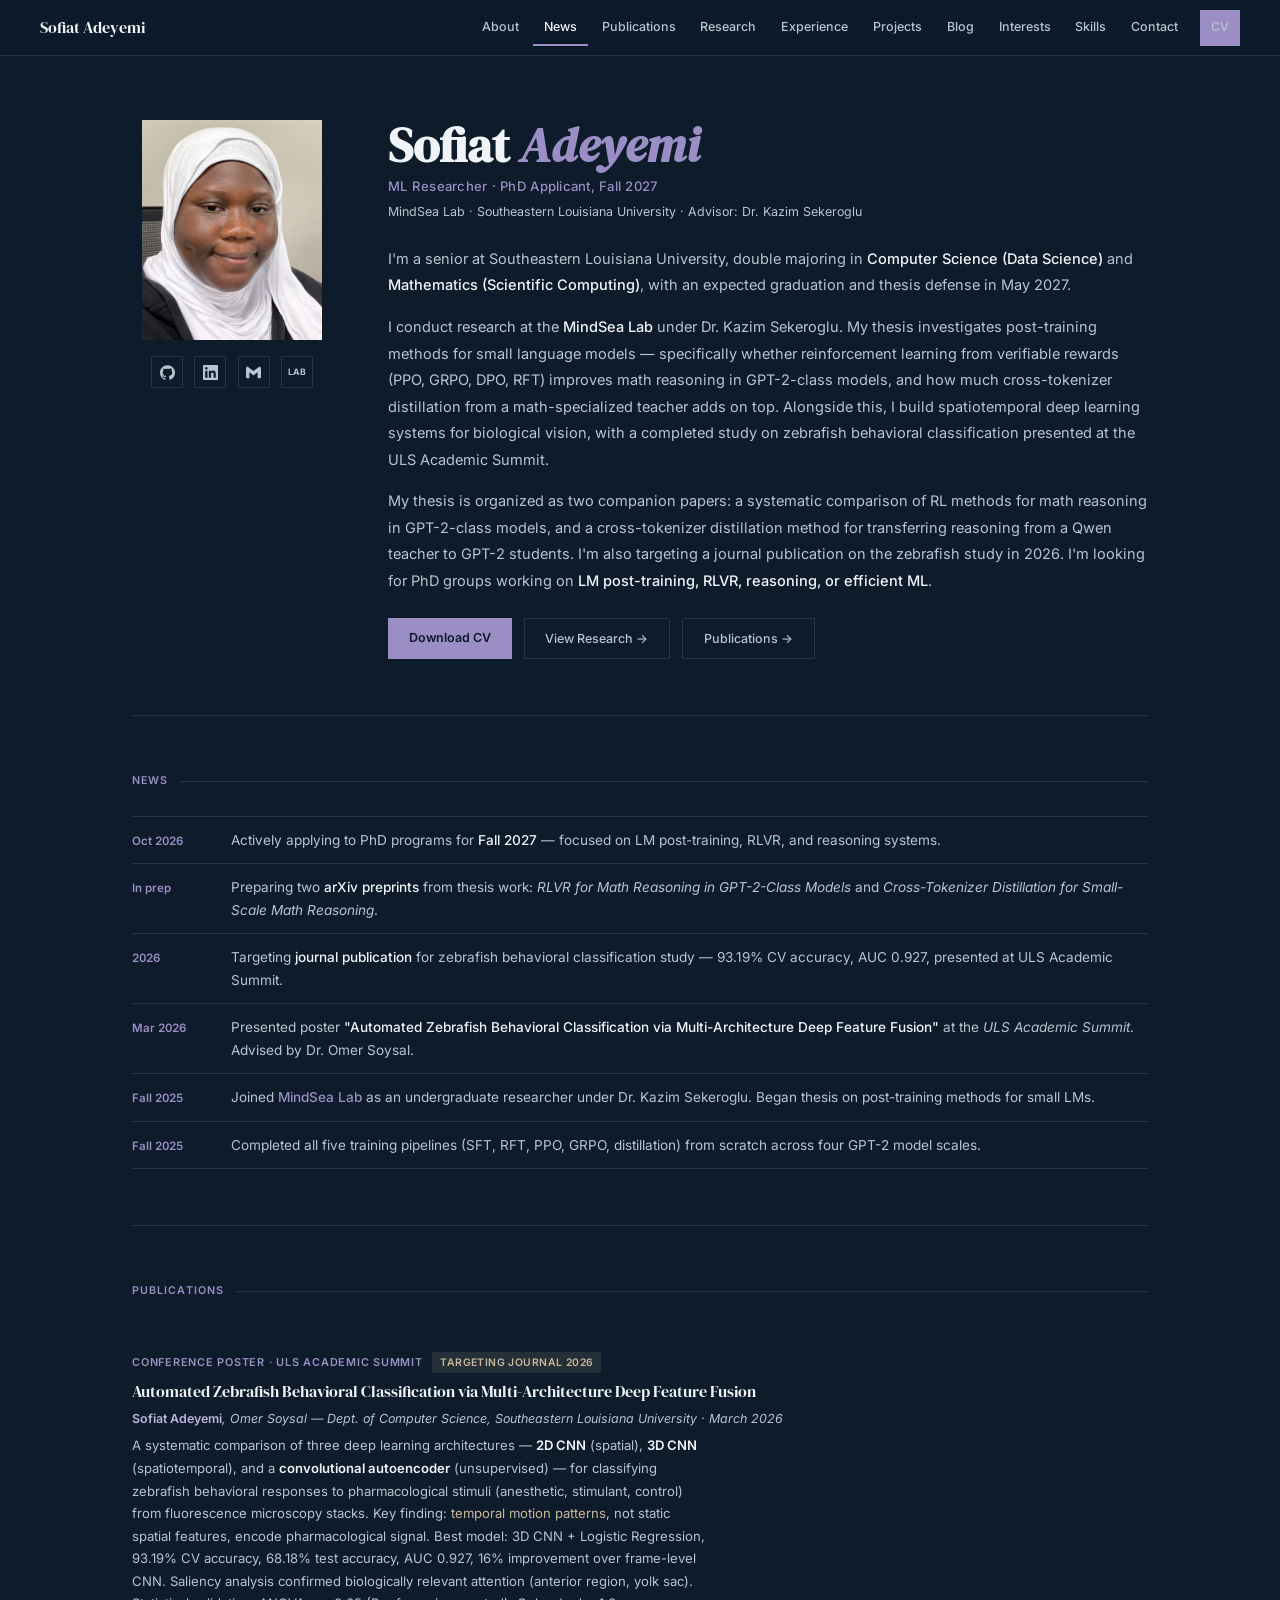
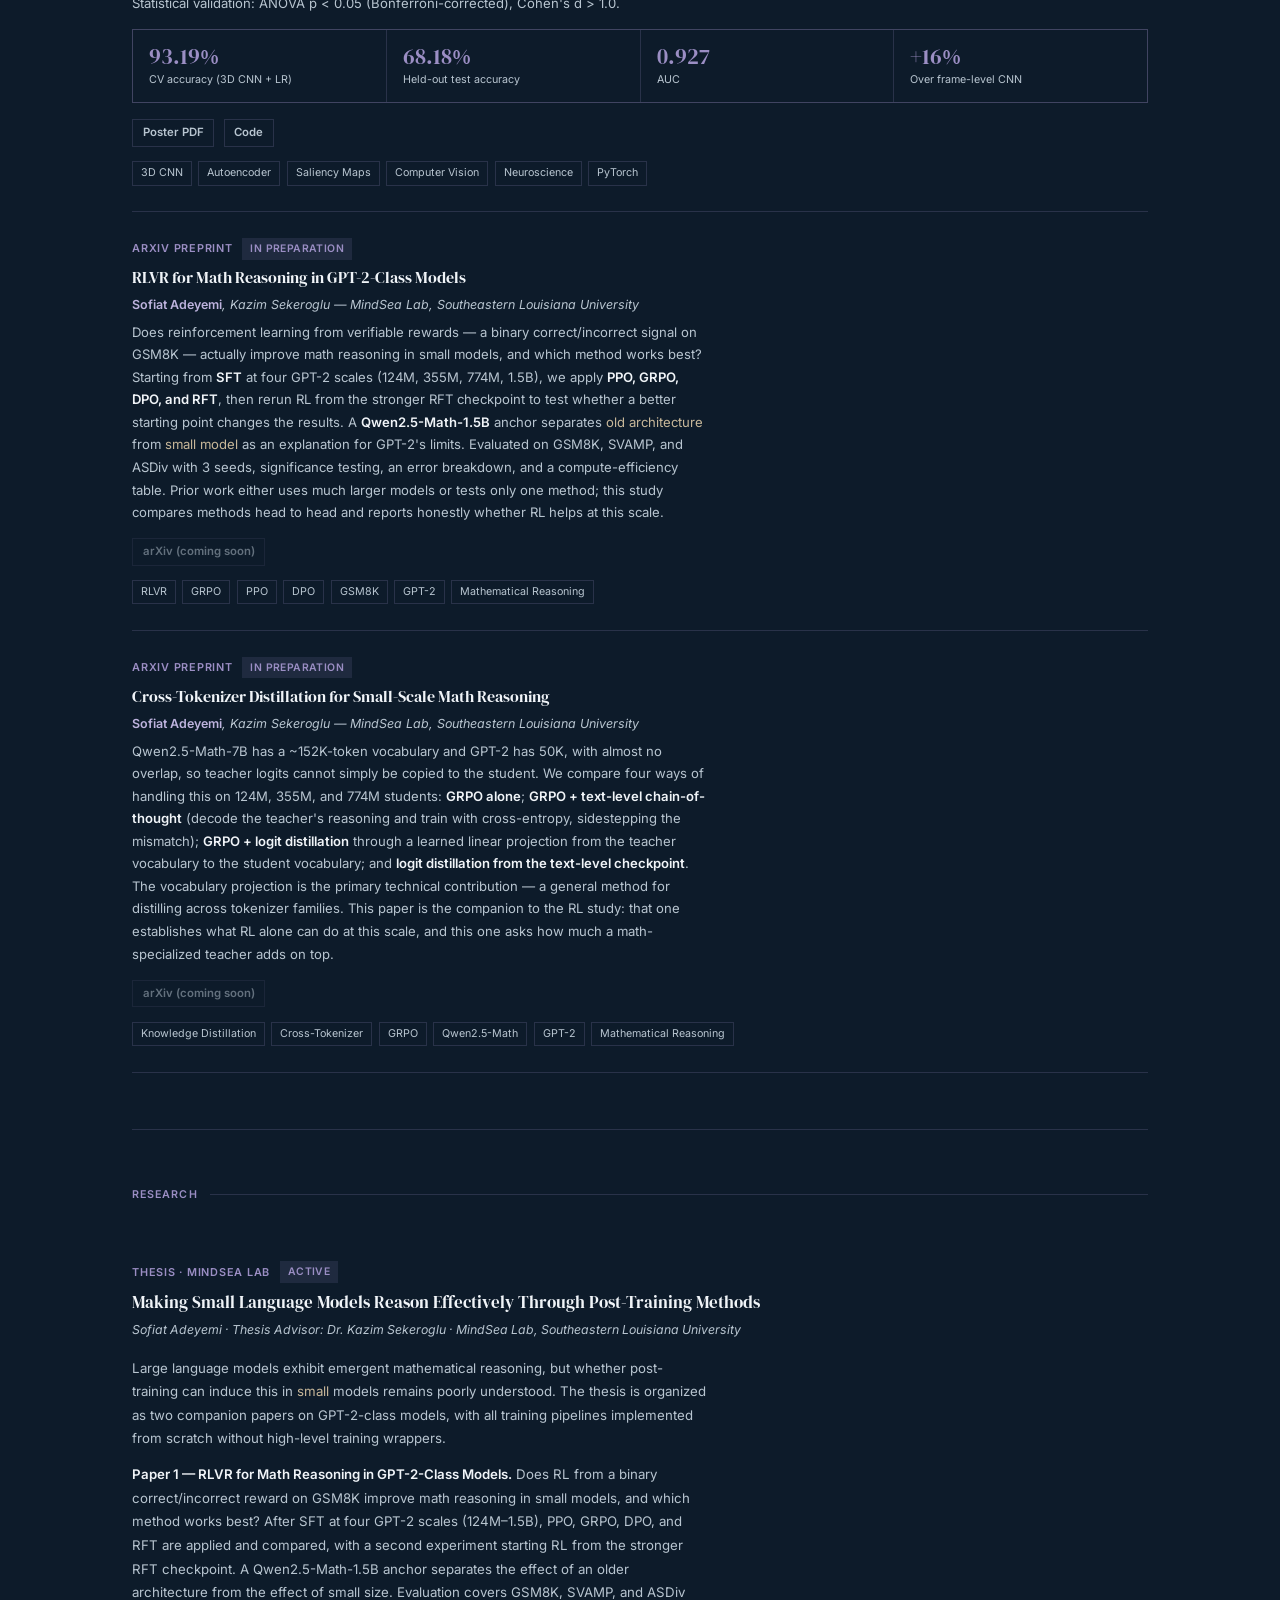
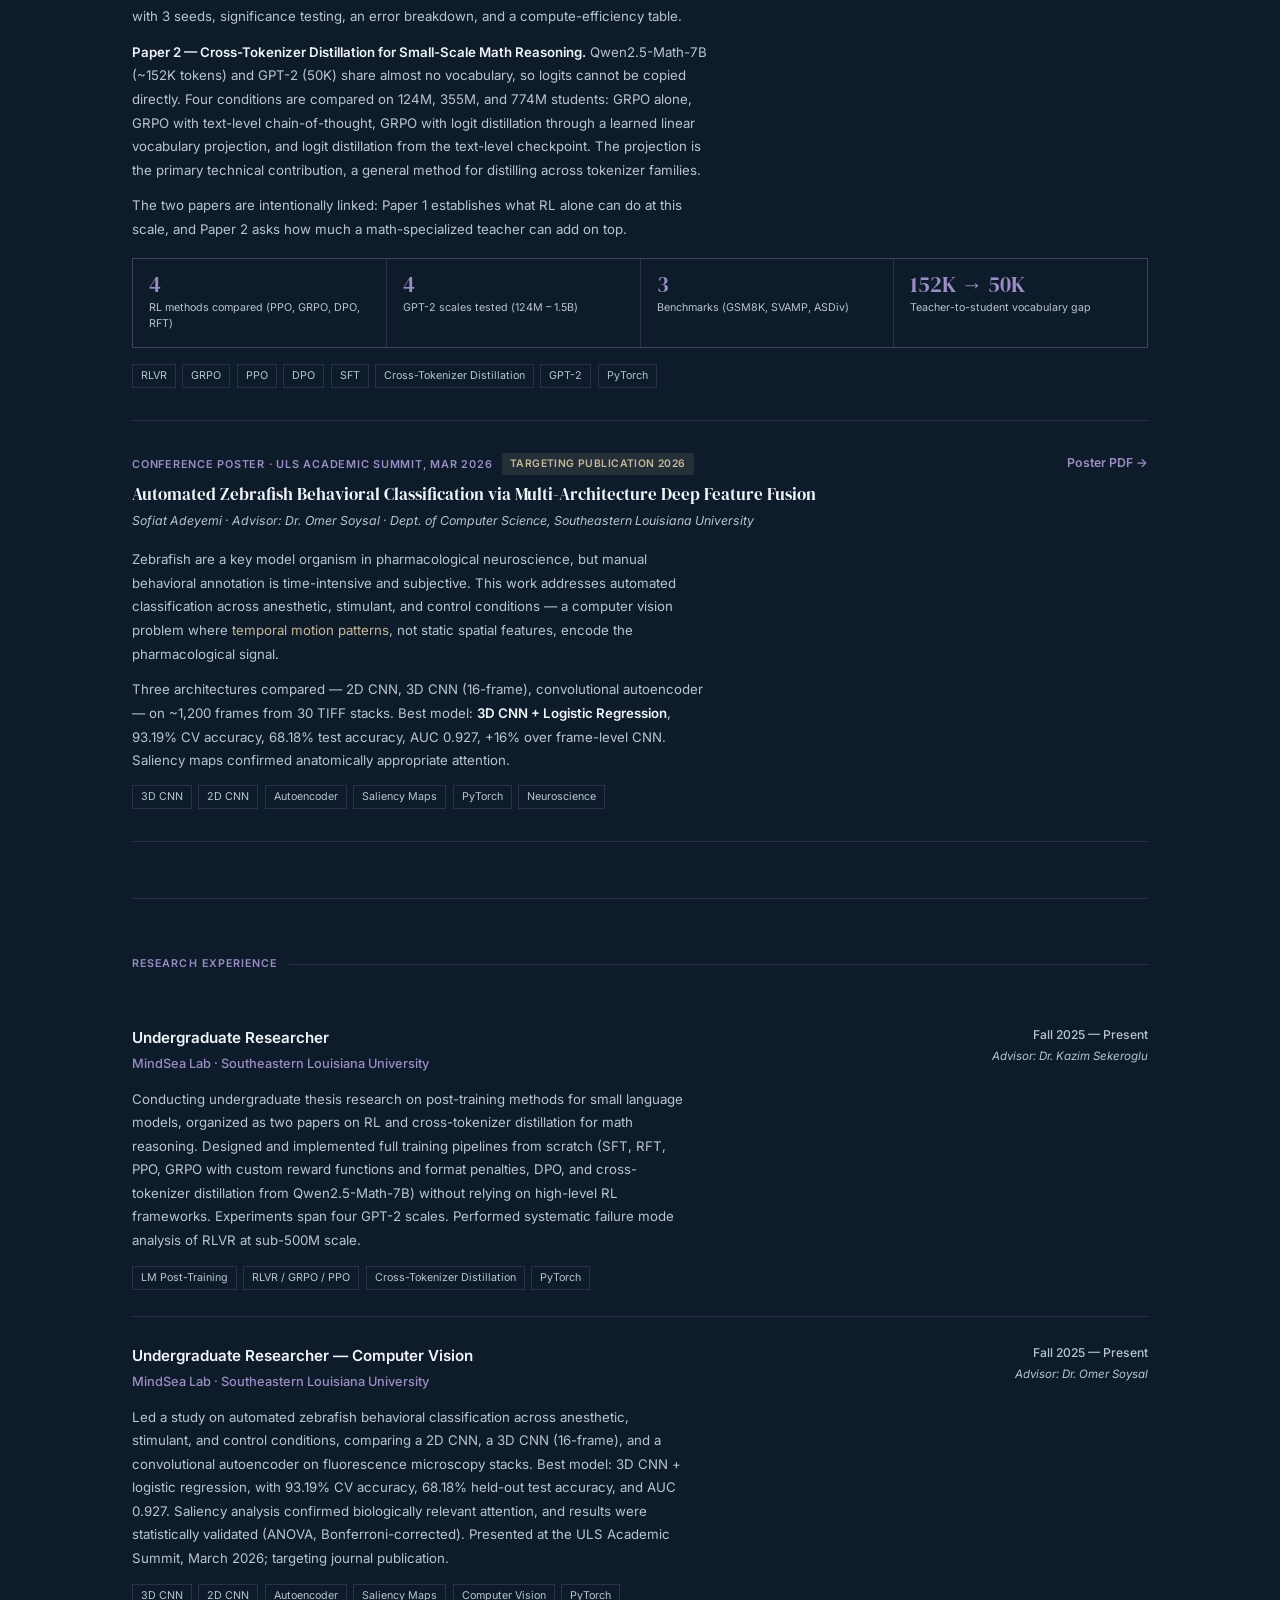
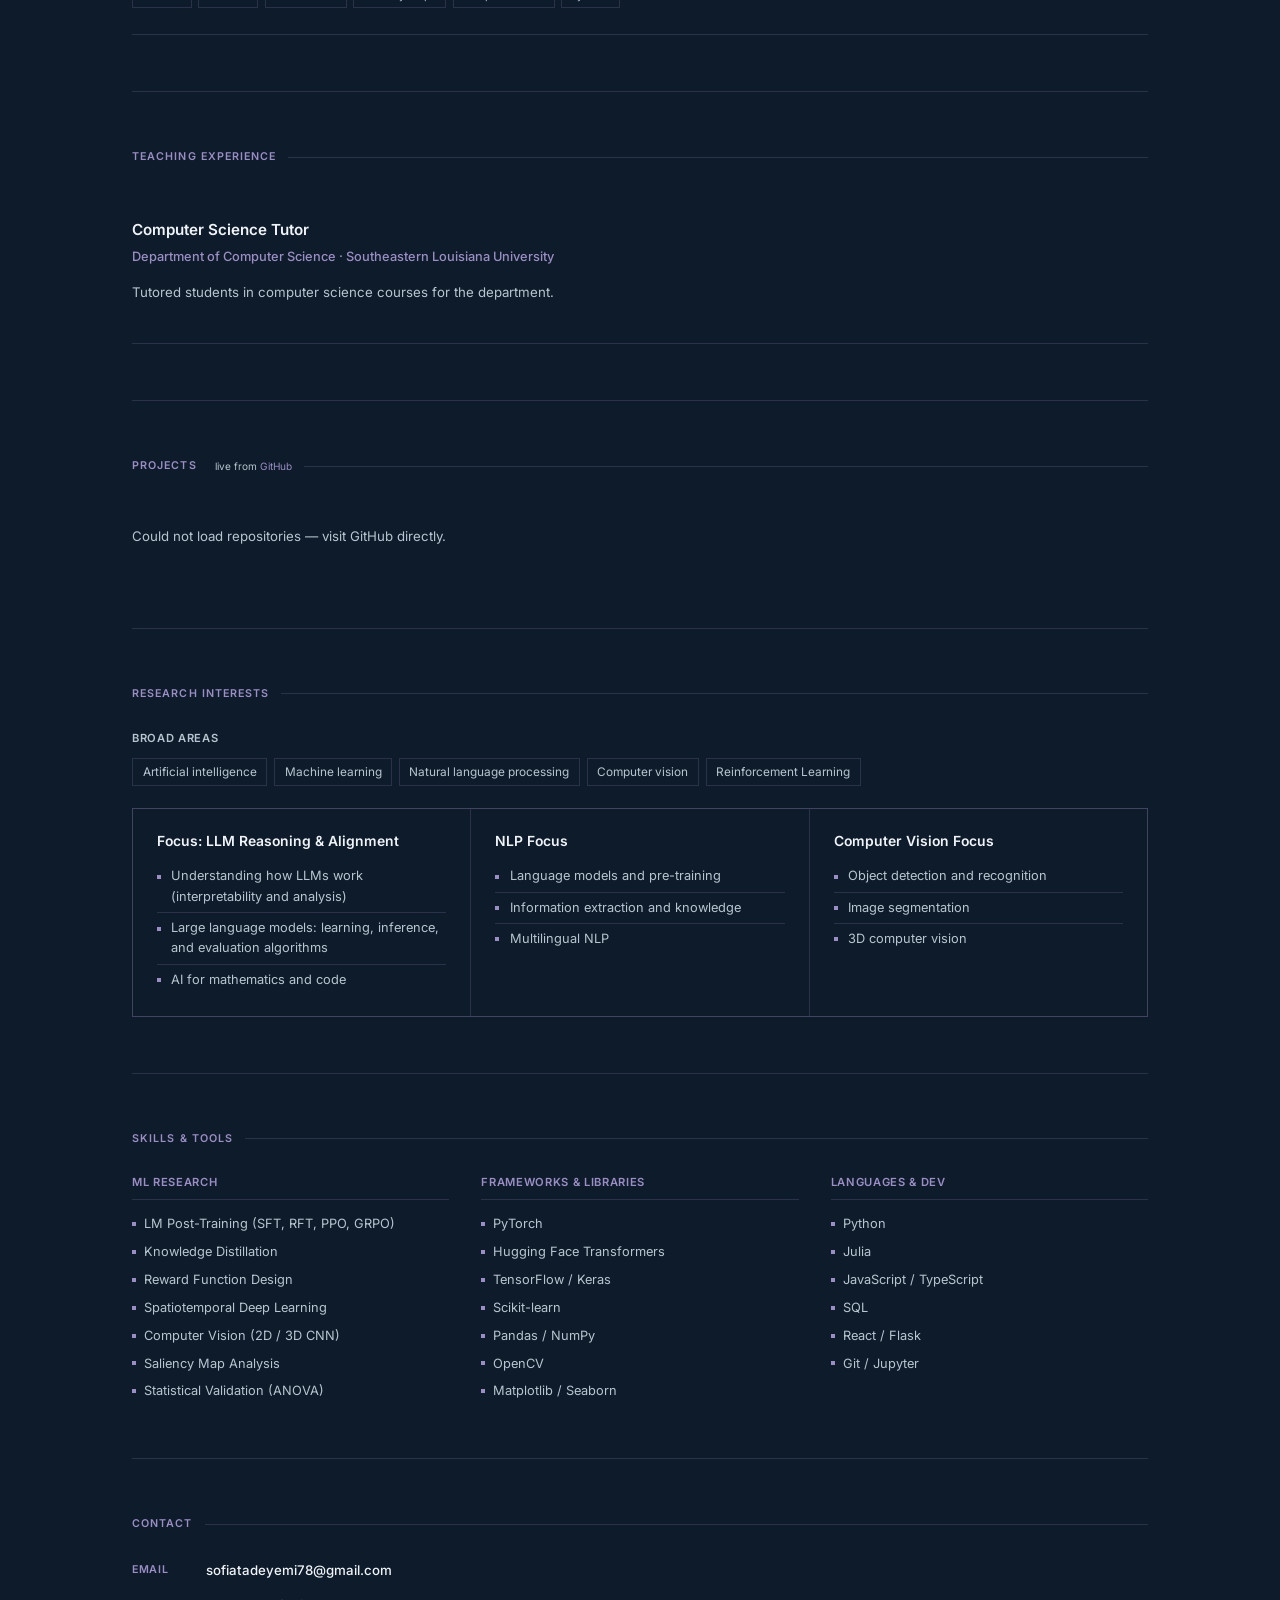
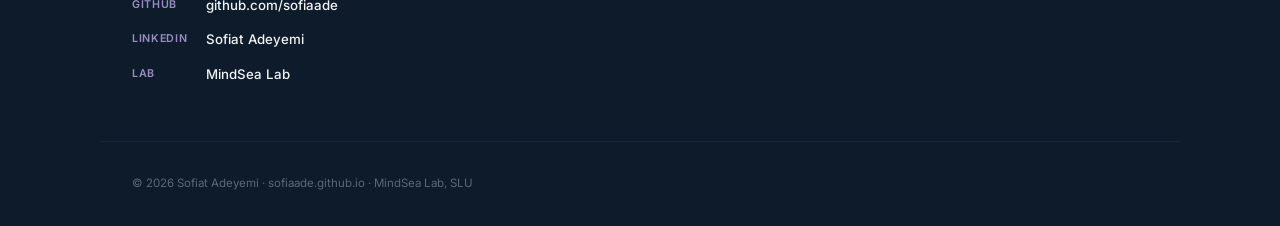
==== commit 7cd7998e: "Update index.html" ====
--- a/index.html
+++ b/index.html
@@ -4,7 +4,7 @@
   <meta charset="UTF-8" />
   <meta name="viewport" content="width=device-width, initial-scale=1.0, viewport-fit=cover" />
   <title>Sofiat Adeyemi</title>
-  <meta name="description" content="I am a senior CS & Math researcher at Southeastern Louisiana University studying small language model post-training, RLVR, and computer vision." />
+  <meta name="description" content="Sofiat Adeyemi is a senior CS & Math researcher at Southeastern Louisiana University studying small language model post-training, RLVR, and computer vision." />
   <link rel="preconnect" href="https://fonts.googleapis.com" />
   <link rel="preconnect" href="https://fonts.gstatic.com" crossorigin />
   <link href="https://fonts.googleapis.com/css2?family=DM+Serif+Display:ital@0;1&family=Inter:wght@300;400;500;600&display=swap" rel="stylesheet" />
@@ -240,6 +240,7 @@
     <a href="#research">Research</a>
     <a href="#experience">Experience</a>
     <a href="#projects">Projects</a>
+    <a href="blog.html">Blog</a>
     <a href="#interests">Interests</a>
     <a href="#skills">Skills</a>
     <a href="#contact">Contact</a>
@@ -254,6 +255,7 @@
   <a href="#research">Research</a>
   <a href="#experience">Experience</a>
   <a href="#projects">Projects</a>
+  <a href="blog.html">Blog</a>
   <a href="#interests">Interests</a>
   <a href="#skills">Skills</a>
   <a href="#contact">Contact</a>
@@ -345,7 +347,7 @@
 
       <div class="news-item">
         <div class="news-date">Fall 2025</div>
-        <div class="news-text">Completed all five training pipelines (SFT, RFT, PPO, GRPO, distillation) from scratch on Colab Pro with <strong>A100/H100 GPU access</strong> across four GPT-2 model scales.</div>
+        <div class="news-text">Completed all five training pipelines (SFT, RFT, PPO, GRPO, distillation) from scratch across four GPT-2 model scales.</div>
       </div>
 
     </div>
@@ -451,7 +453,7 @@
       </div>
       <div class="tag-row">
         <span class="stack-tag">RLVR</span><span class="stack-tag">GRPO</span><span class="stack-tag">PPO</span><span class="stack-tag">DPO</span><span class="stack-tag">SFT</span>
-        <span class="stack-tag">Cross-Tokenizer Distillation</span><span class="stack-tag">GPT-2</span><span class="stack-tag">PyTorch</span><span class="stack-tag">A100 / H100</span>
+        <span class="stack-tag">Cross-Tokenizer Distillation</span><span class="stack-tag">GPT-2</span><span class="stack-tag">PyTorch</span>
       </div>
     </div>
 
@@ -493,12 +495,46 @@
           <div class="exp-advisor">Advisor: Dr. Kazim Sekeroglu</div>
         </div>
       </div>
-      <p class="exp-desc">Conducting undergraduate thesis research on post-training methods for small language models, organized as two papers on RL and cross-tokenizer distillation for math reasoning. Designed and implemented full training pipelines from scratch (SFT, RFT, PPO, GRPO with custom reward functions and format penalties, DPO, and cross-tokenizer distillation from Qwen2.5-Math-7B) without relying on high-level RL frameworks. Running experiments across four GPT-2 scales on Colab Pro with A100/H100 GPU access. Performed systematic failure mode analysis of RLVR at sub-500M scale. Simultaneously led a computer vision study on zebrafish behavioral classification — presented at the ULS Academic Summit, March 2026.</p>
+      <p class="exp-desc">Conducting undergraduate thesis research on post-training methods for small language models, organized as two papers on RL and cross-tokenizer distillation for math reasoning. Designed and implemented full training pipelines from scratch (SFT, RFT, PPO, GRPO with custom reward functions and format penalties, DPO, and cross-tokenizer distillation from Qwen2.5-Math-7B) without relying on high-level RL frameworks. Experiments span four GPT-2 scales. Performed systematic failure mode analysis of RLVR at sub-500M scale.</p>
       <div class="tag-row">
         <span class="stack-tag">LM Post-Training</span><span class="stack-tag">RLVR / GRPO / PPO</span>
-        <span class="stack-tag">Cross-Tokenizer Distillation</span><span class="stack-tag">3D CNN</span>
-        <span class="stack-tag">PyTorch</span><span class="stack-tag">A100 / H100</span>
-      </div>
+        <span class="stack-tag">Cross-Tokenizer Distillation</span>
+        <span class="stack-tag">PyTorch</span>
+      </div>
+    </div>
+
+    <div class="exp-item">
+      <div class="exp-header">
+        <div>
+          <div class="exp-title">Undergraduate Researcher — Computer Vision</div>
+          <div class="exp-org"><a href="https://mindsealab.vercel.app" target="_blank" rel="noopener" style="color:var(--lavender);">MindSea Lab</a> · Southeastern Louisiana University</div>
+        </div>
+        <div class="exp-meta">
+          <div class="exp-date">Fall 2025 — Present</div>
+          <div class="exp-advisor">Advisor: Dr. Omer Soysal</div>
+        </div>
+      </div>
+      <p class="exp-desc">Led a study on automated zebrafish behavioral classification across anesthetic, stimulant, and control conditions, comparing a 2D CNN, a 3D CNN (16-frame), and a convolutional autoencoder on fluorescence microscopy stacks. Best model: 3D CNN + logistic regression, with 93.19% CV accuracy, 68.18% held-out test accuracy, and AUC 0.927. Saliency analysis confirmed biologically relevant attention, and results were statistically validated (ANOVA, Bonferroni-corrected). Presented at the ULS Academic Summit, March 2026; targeting journal publication.</p>
+      <div class="tag-row">
+        <span class="stack-tag">3D CNN</span><span class="stack-tag">2D CNN</span><span class="stack-tag">Autoencoder</span>
+        <span class="stack-tag">Saliency Maps</span><span class="stack-tag">Computer Vision</span><span class="stack-tag">PyTorch</span>
+      </div>
+    </div>
+
+  </section>
+
+  <!-- ══ TEACHING ═══════════════════════════════════════════════ -->
+  <section id="teaching" class="section">
+    <div class="section-label">Teaching Experience</div>
+
+    <div class="exp-item">
+      <div class="exp-header">
+        <div>
+          <div class="exp-title">Computer Science Tutor</div>
+          <div class="exp-org">Department of Computer Science · Southeastern Louisiana University</div>
+        </div>
+      </div>
+      <p class="exp-desc">Tutored students in computer science courses for the department.</p>
     </div>
 
   </section>
@@ -523,6 +559,7 @@
         <span class="interest-tag">Machine learning</span>
         <span class="interest-tag">Natural language processing</span>
         <span class="interest-tag">Computer vision</span>
+        <span class="interest-tag">Reinforcement Learning</span>
       </div>
     </div>
     <div class="interests-grid three">
@@ -590,7 +627,6 @@
           <li>SQL</li>
           <li>React / Flask</li>
           <li>Git / Jupyter</li>
-          <li>Colab Pro (A100 / H100)</li>
         </ul>
       </div>
     </div>
@@ -600,7 +636,6 @@
   <section id="contact" class="section">
     <div class="section-label">Contact</div>
     <div class="contact-inner">
-      <p>I'm applying to PhD programs for Fall 2027. I'm looking for groups working on LM post-training, RLVR, reasoning systems, or efficient ML — especially advisors who value building from first principles and careful empirical methodology. If our work overlaps, I'd be glad to connect.</p>
       <ul class="contact-list">
         <li><span class="contact-label">Email</span><a href="mailto:sofiatadeyemi78@gmail.com">sofiatadeyemi78@gmail.com</a></li>
         <li><span class="contact-label">GitHub</span><a href="https://github.com/sofiaade" target="_blank" rel="noopener">github.com/sofiaade</a></li>
@@ -612,7 +647,7 @@
 
 </div><!-- /page -->
 
-<footer>© 2026 Sofiat Adeyemi — PhD Applicant, Fall 2027 · sofiaade.github.io · MindSea Lab, SLU</footer>
+<footer>© 2026 Sofiat Adeyemi · sofiaade.github.io · MindSea Lab, SLU</footer>
 
 <script>
   // ── GitHub Projects ──────────────────────────────────────────
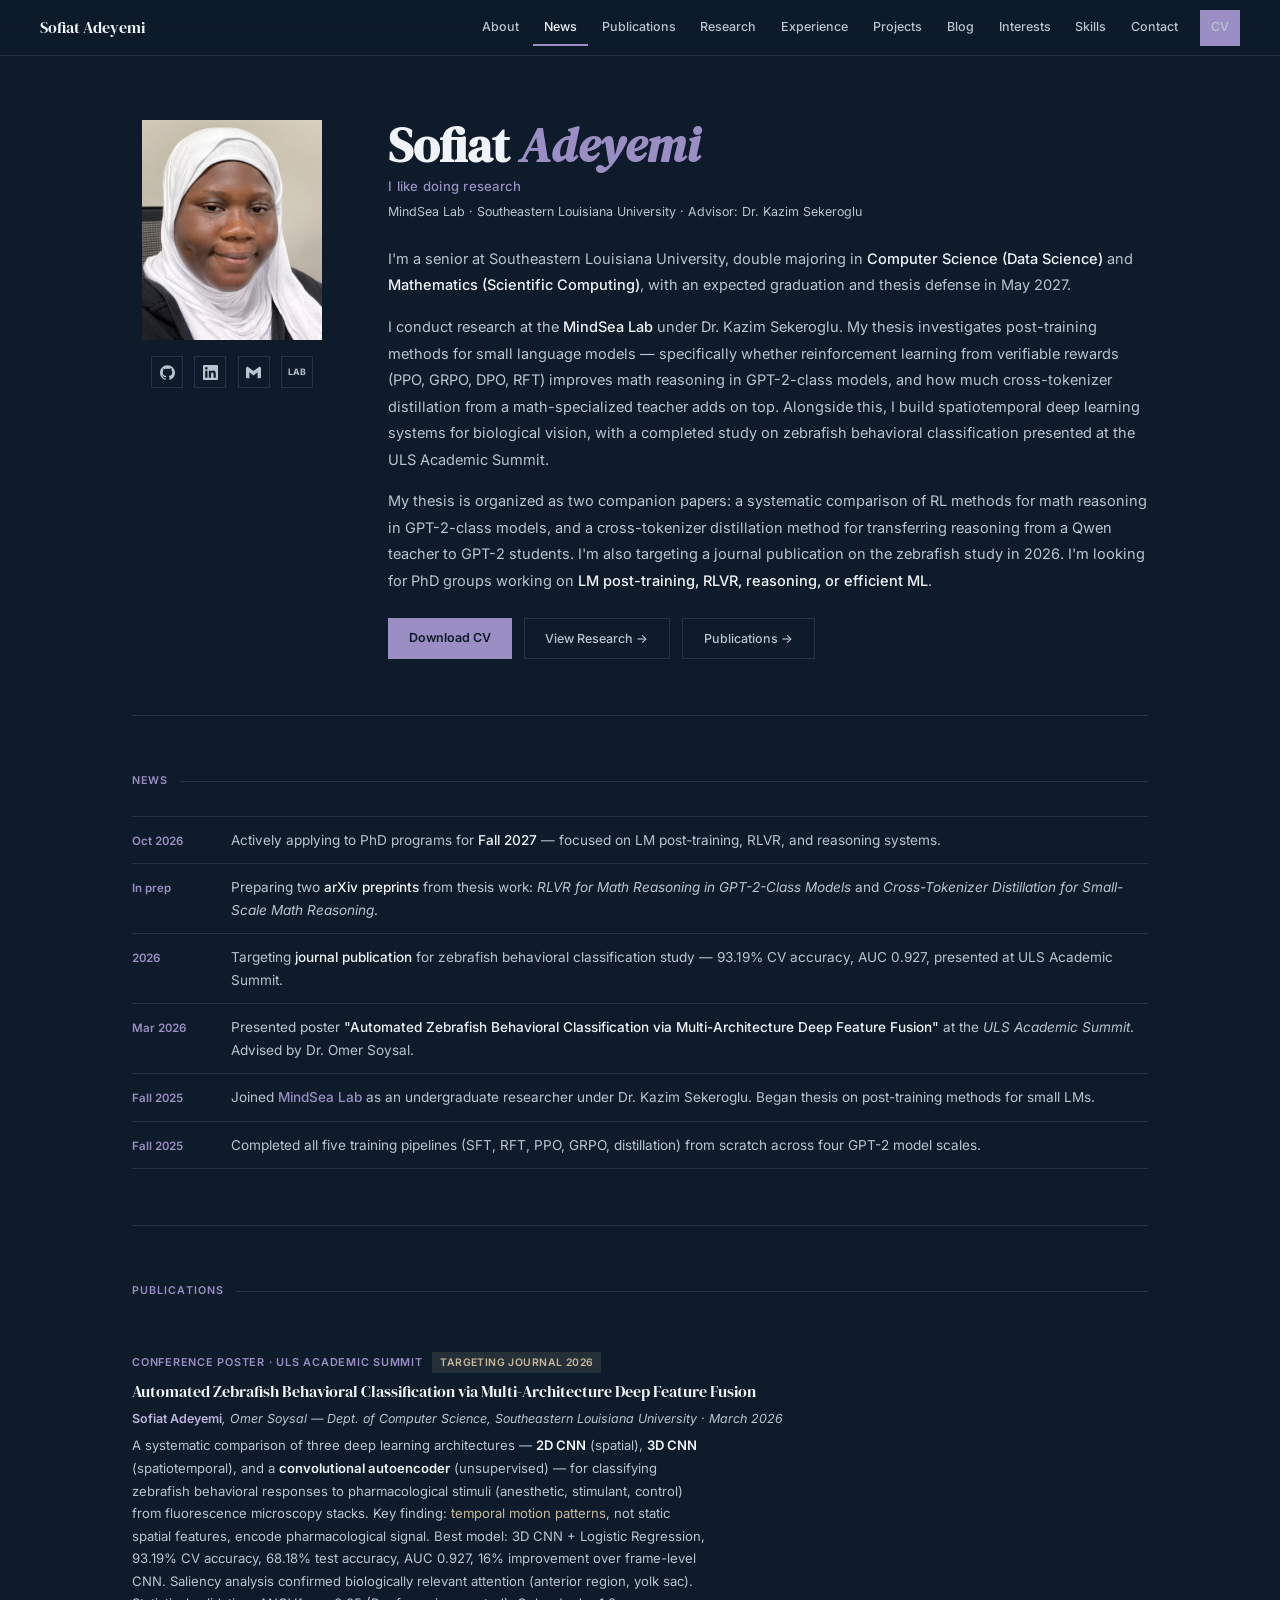
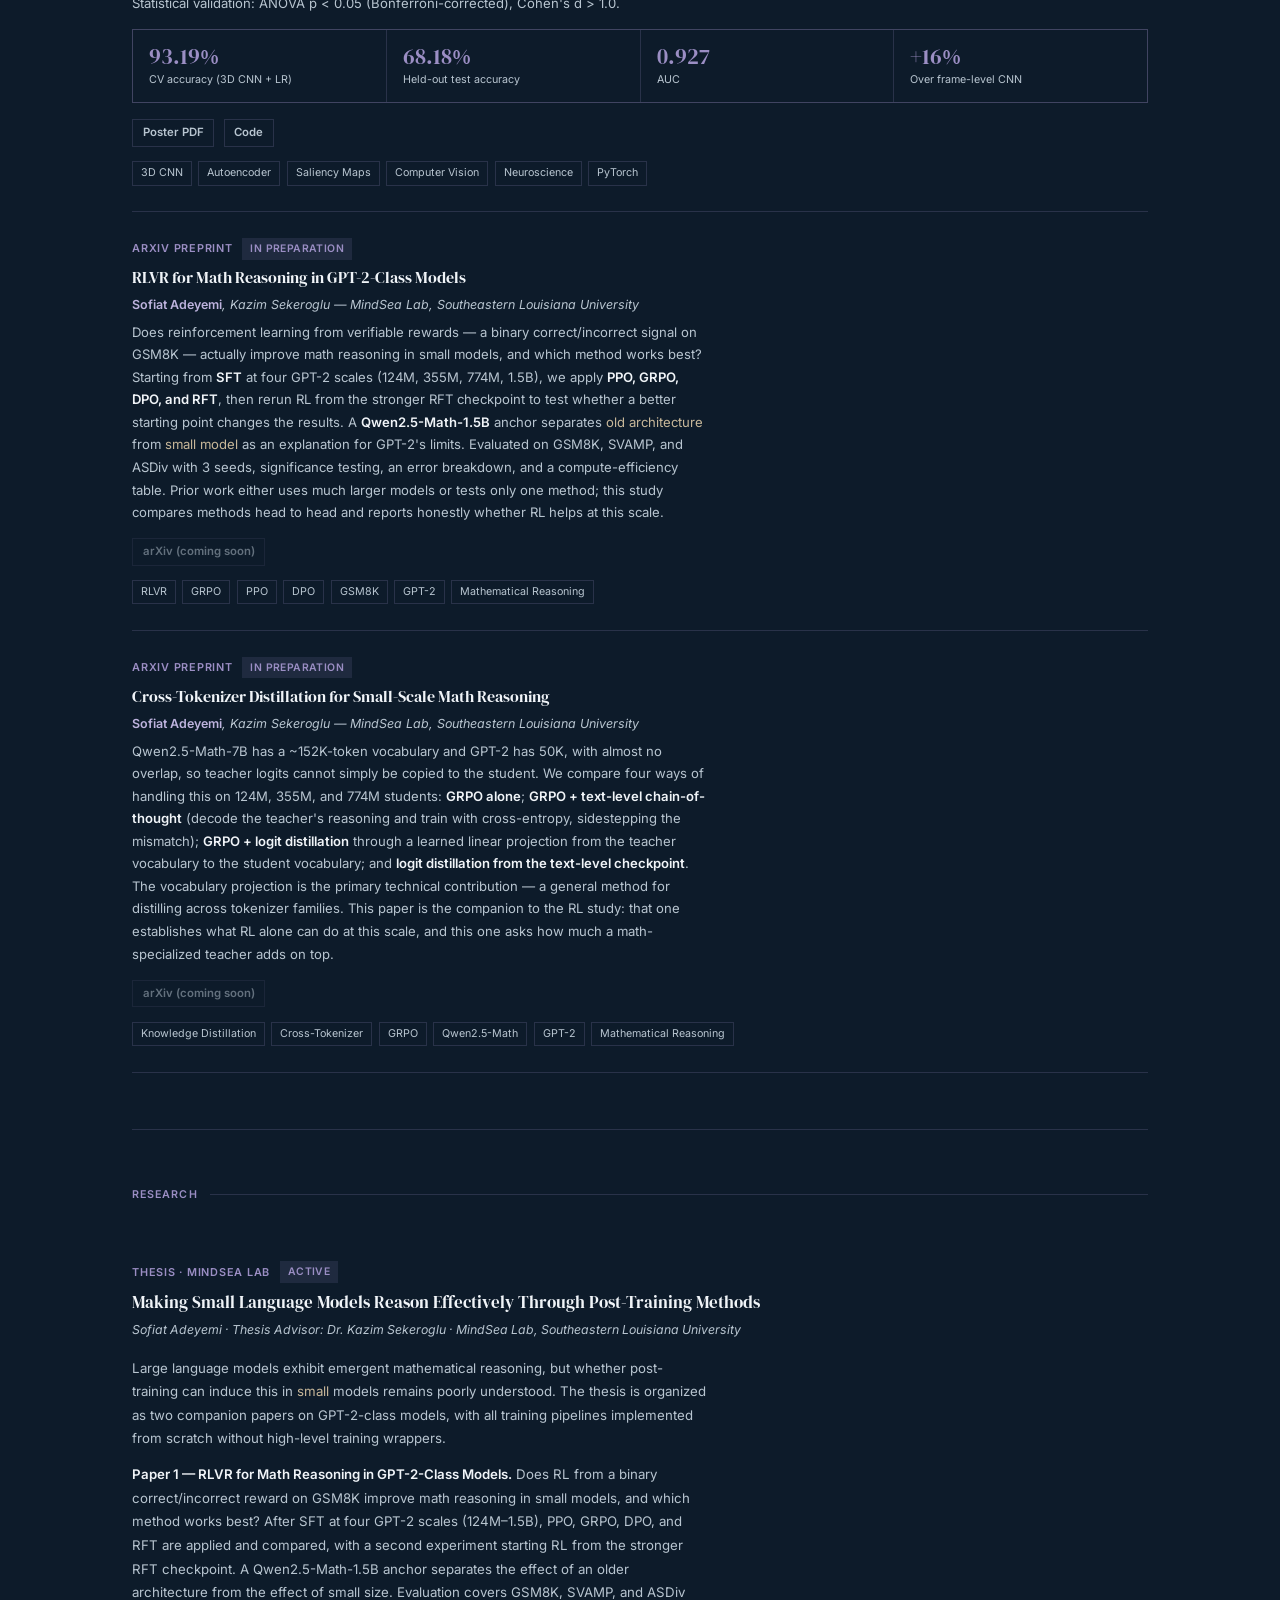
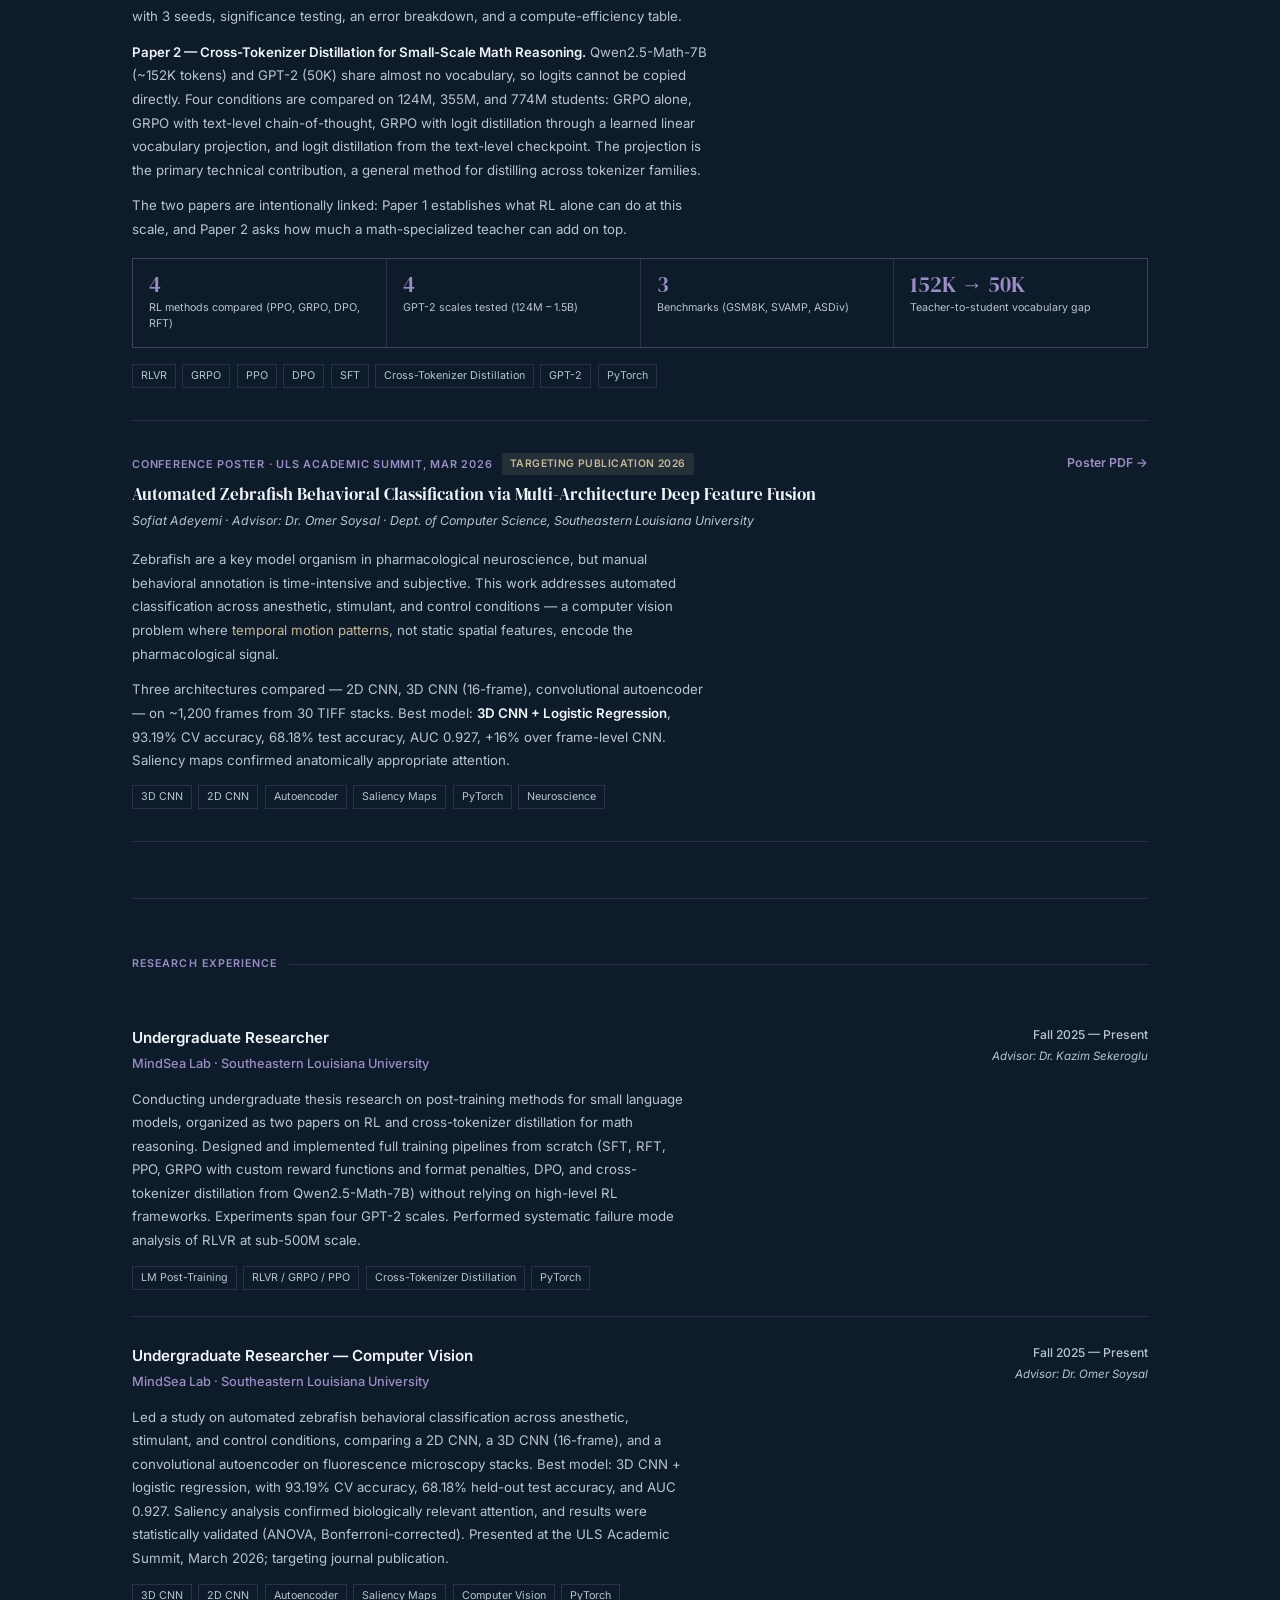
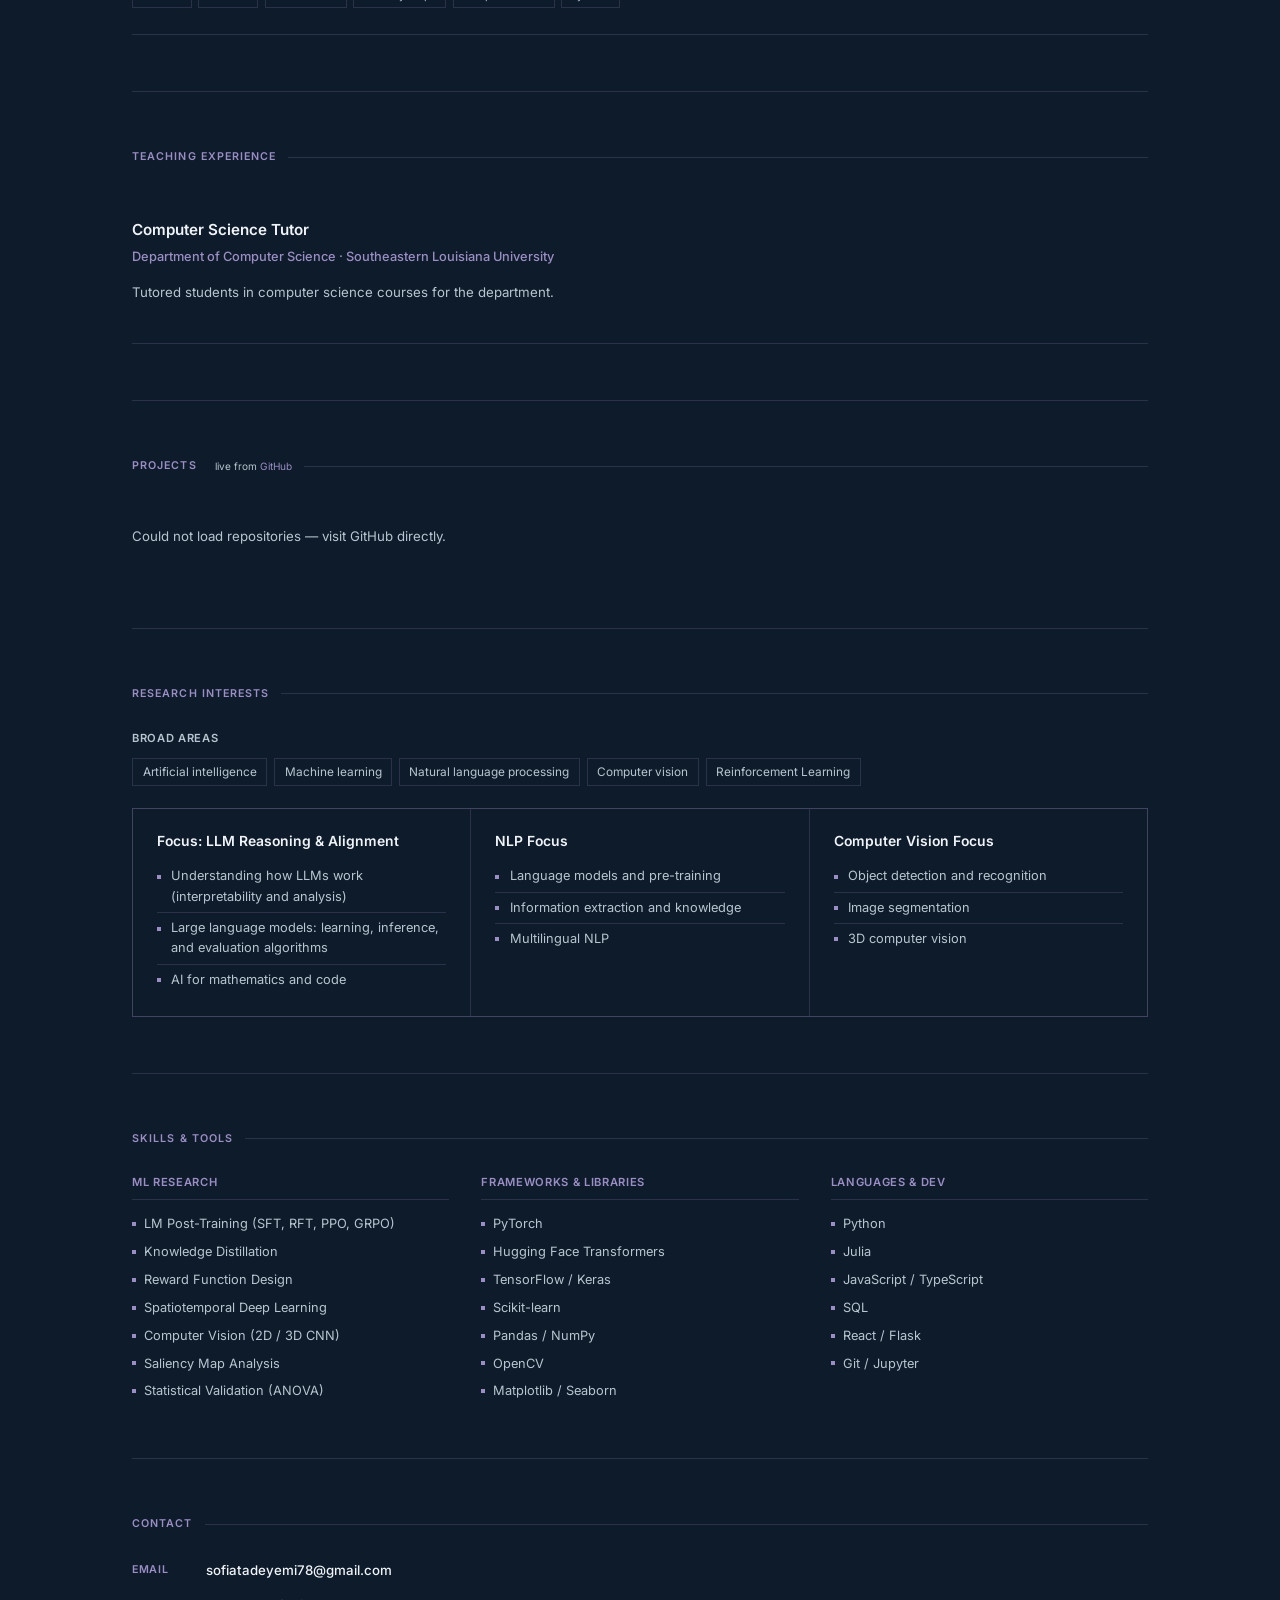
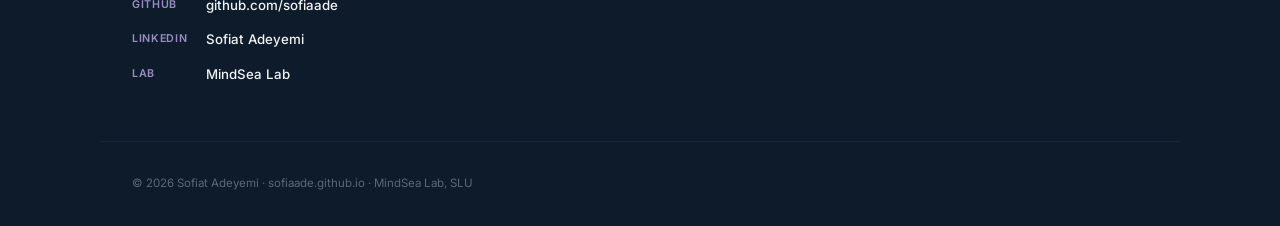
==== commit 5d767fcd: "Update index.html" ====
--- a/index.html
+++ b/index.html
@@ -288,7 +288,7 @@
 
     <div class="about-content">
       <h1 class="about-name">Sofiat <em>Adeyemi</em></h1>
-      <div class="about-tagline">ML Researcher · PhD Applicant, Fall 2027</div>
+      <div class="about-tagline">I like doing research </div>
       <div class="about-inst">
         <a href="https://mindsealab.vercel.app" target="_blank" rel="noopener">MindSea Lab</a> ·
         <a href="https://www.southeastern.edu" target="_blank" rel="noopener">Southeastern Louisiana University</a> ·
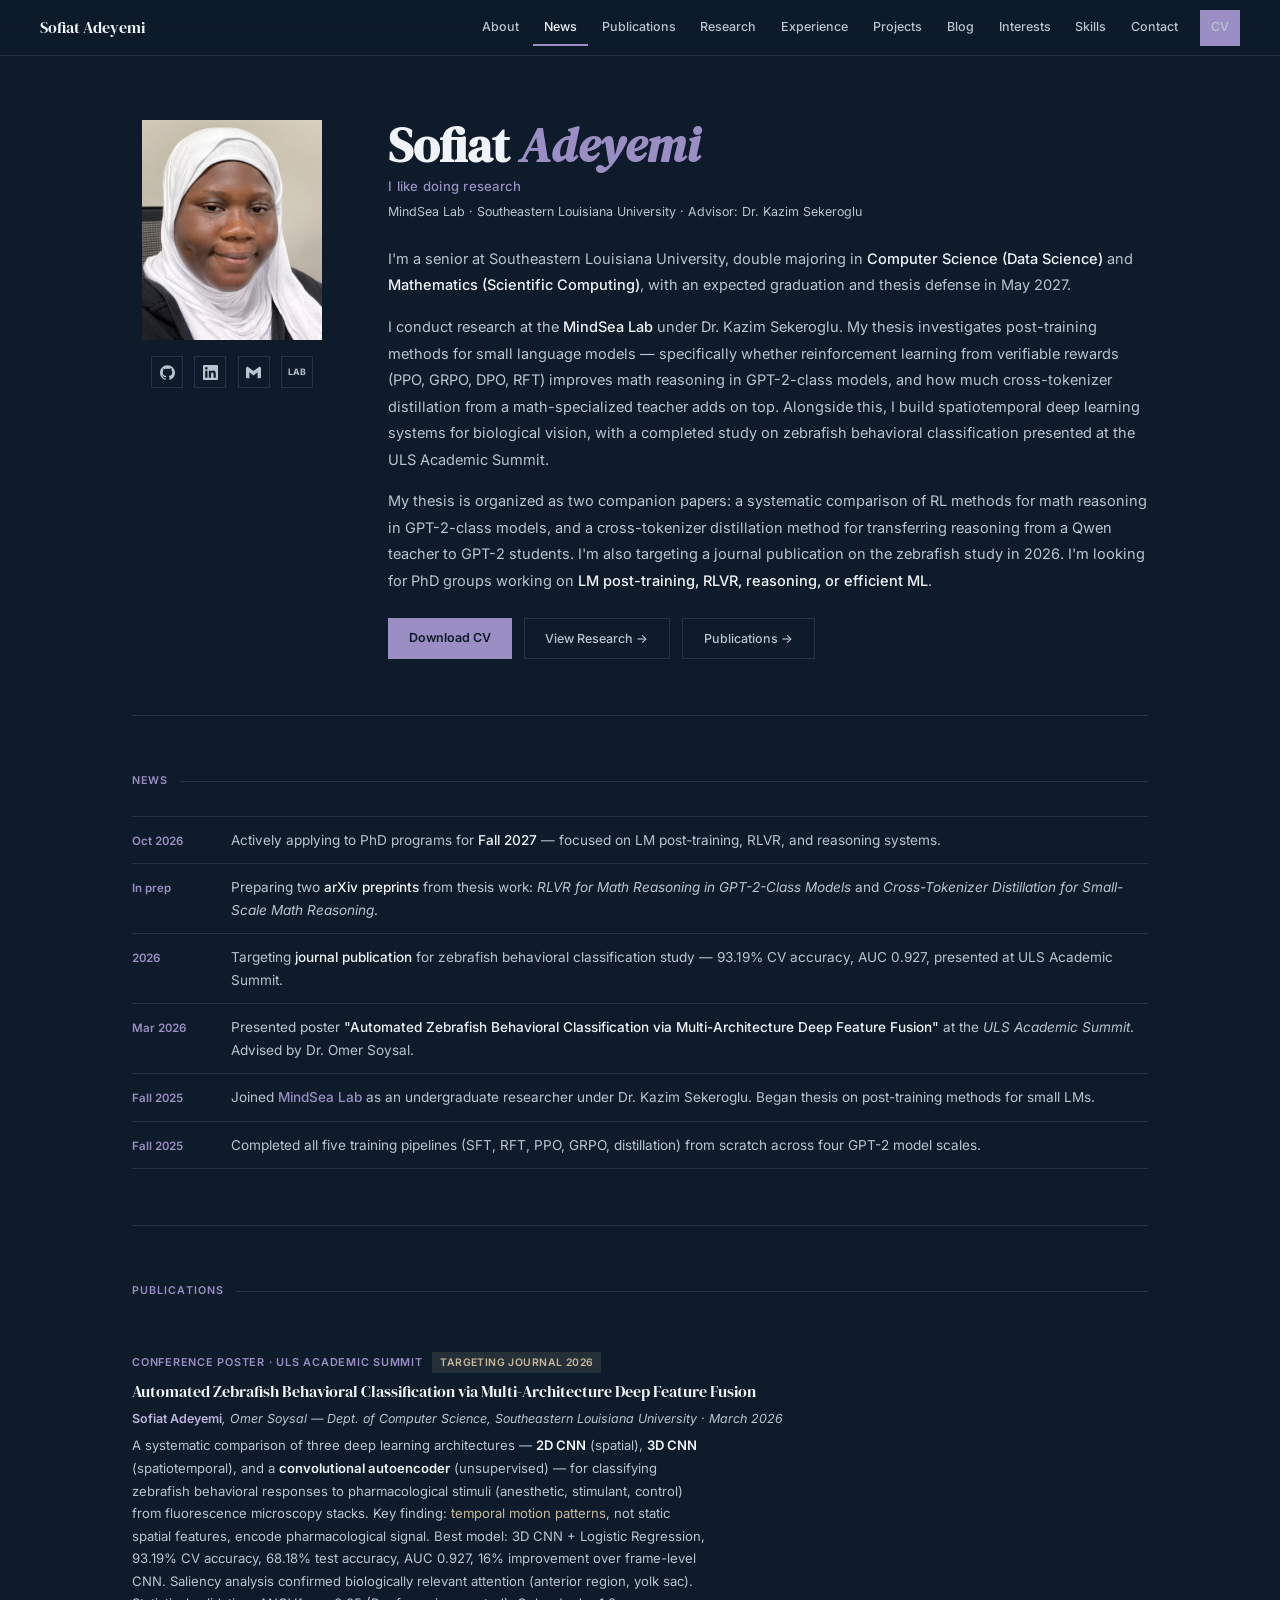
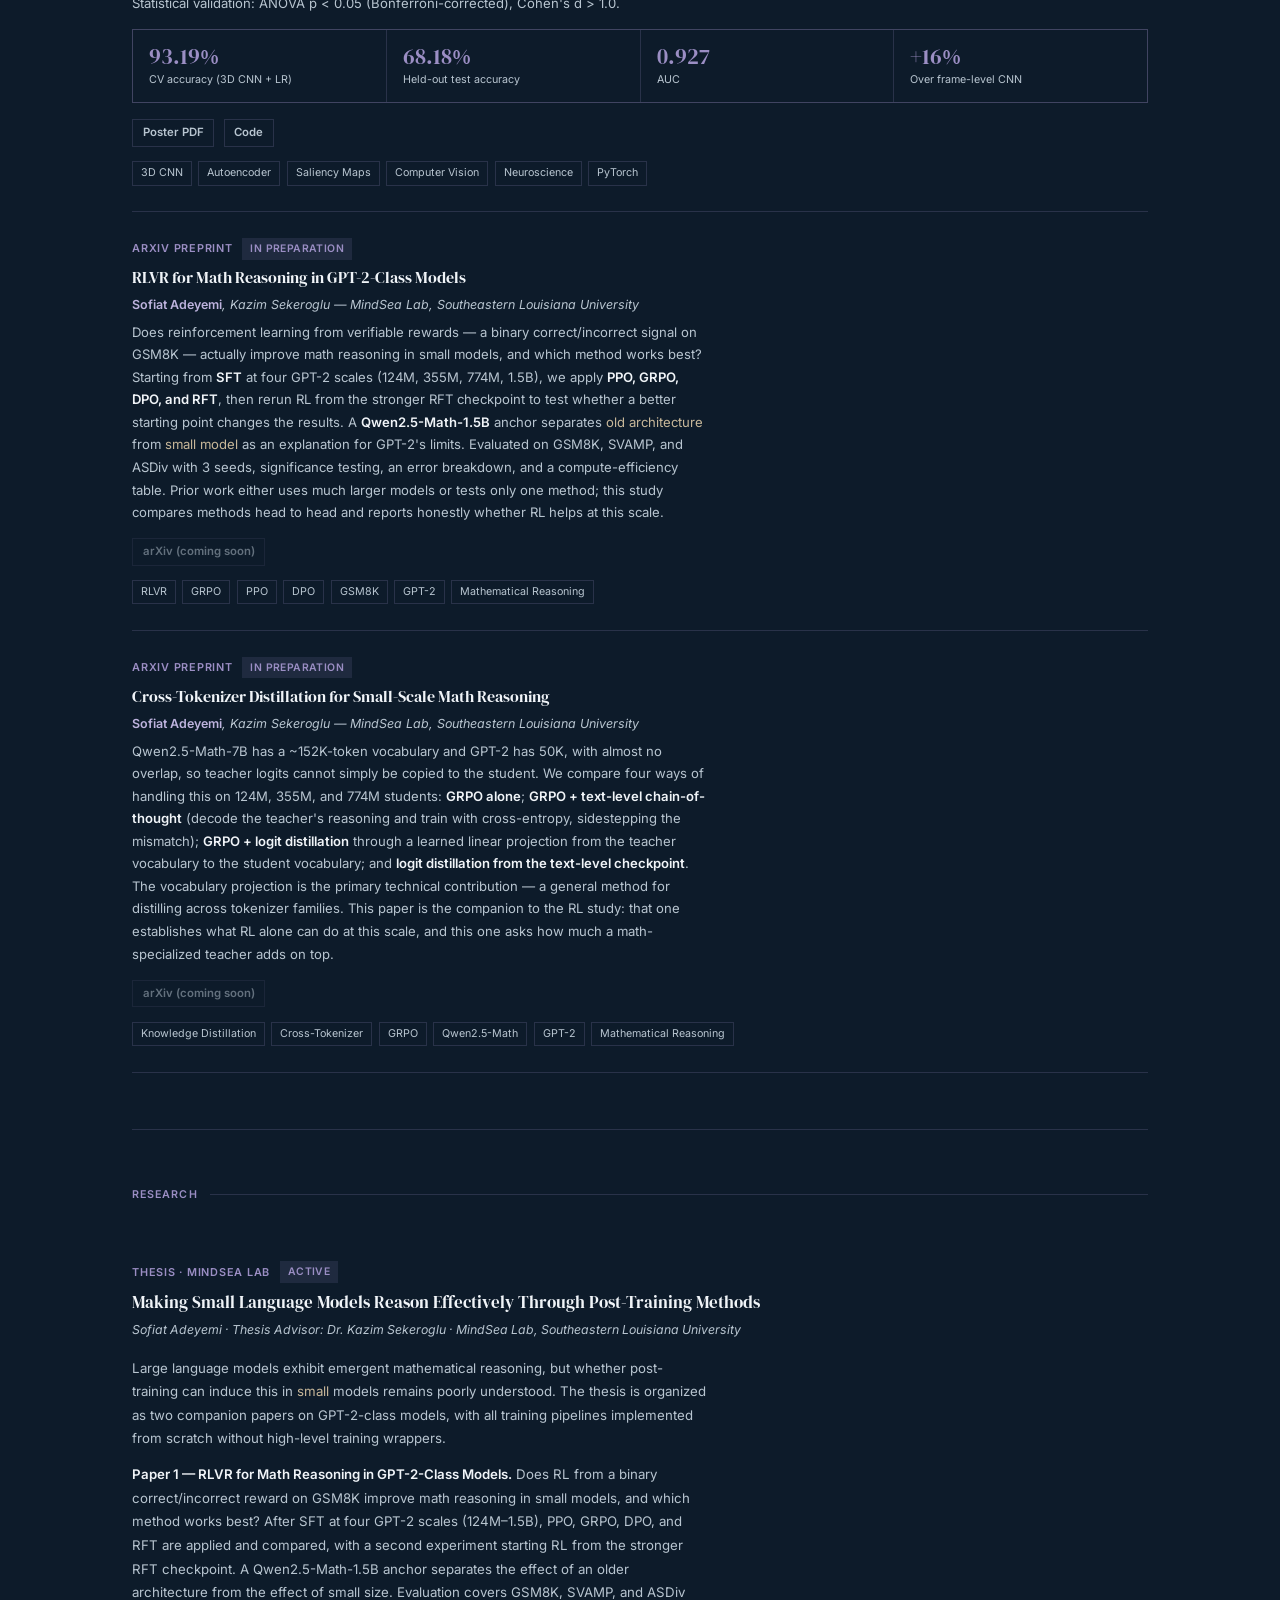
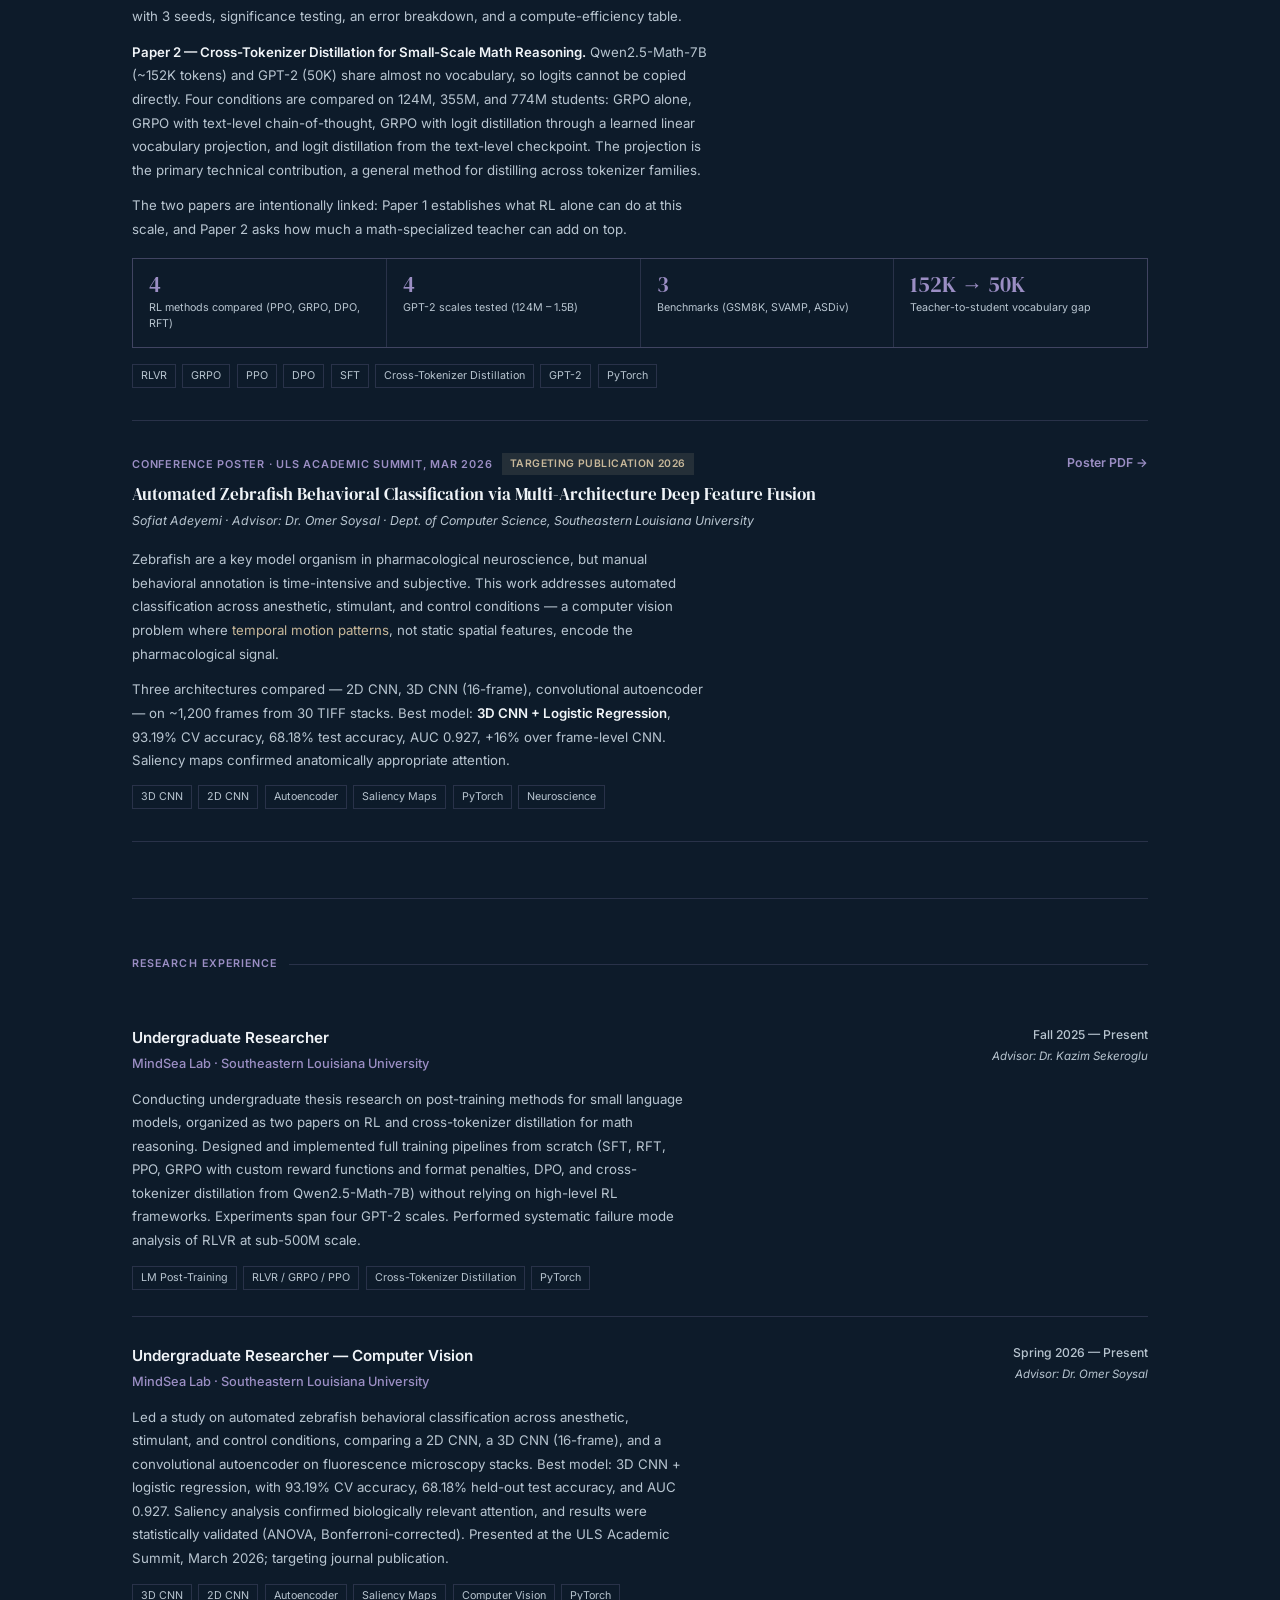
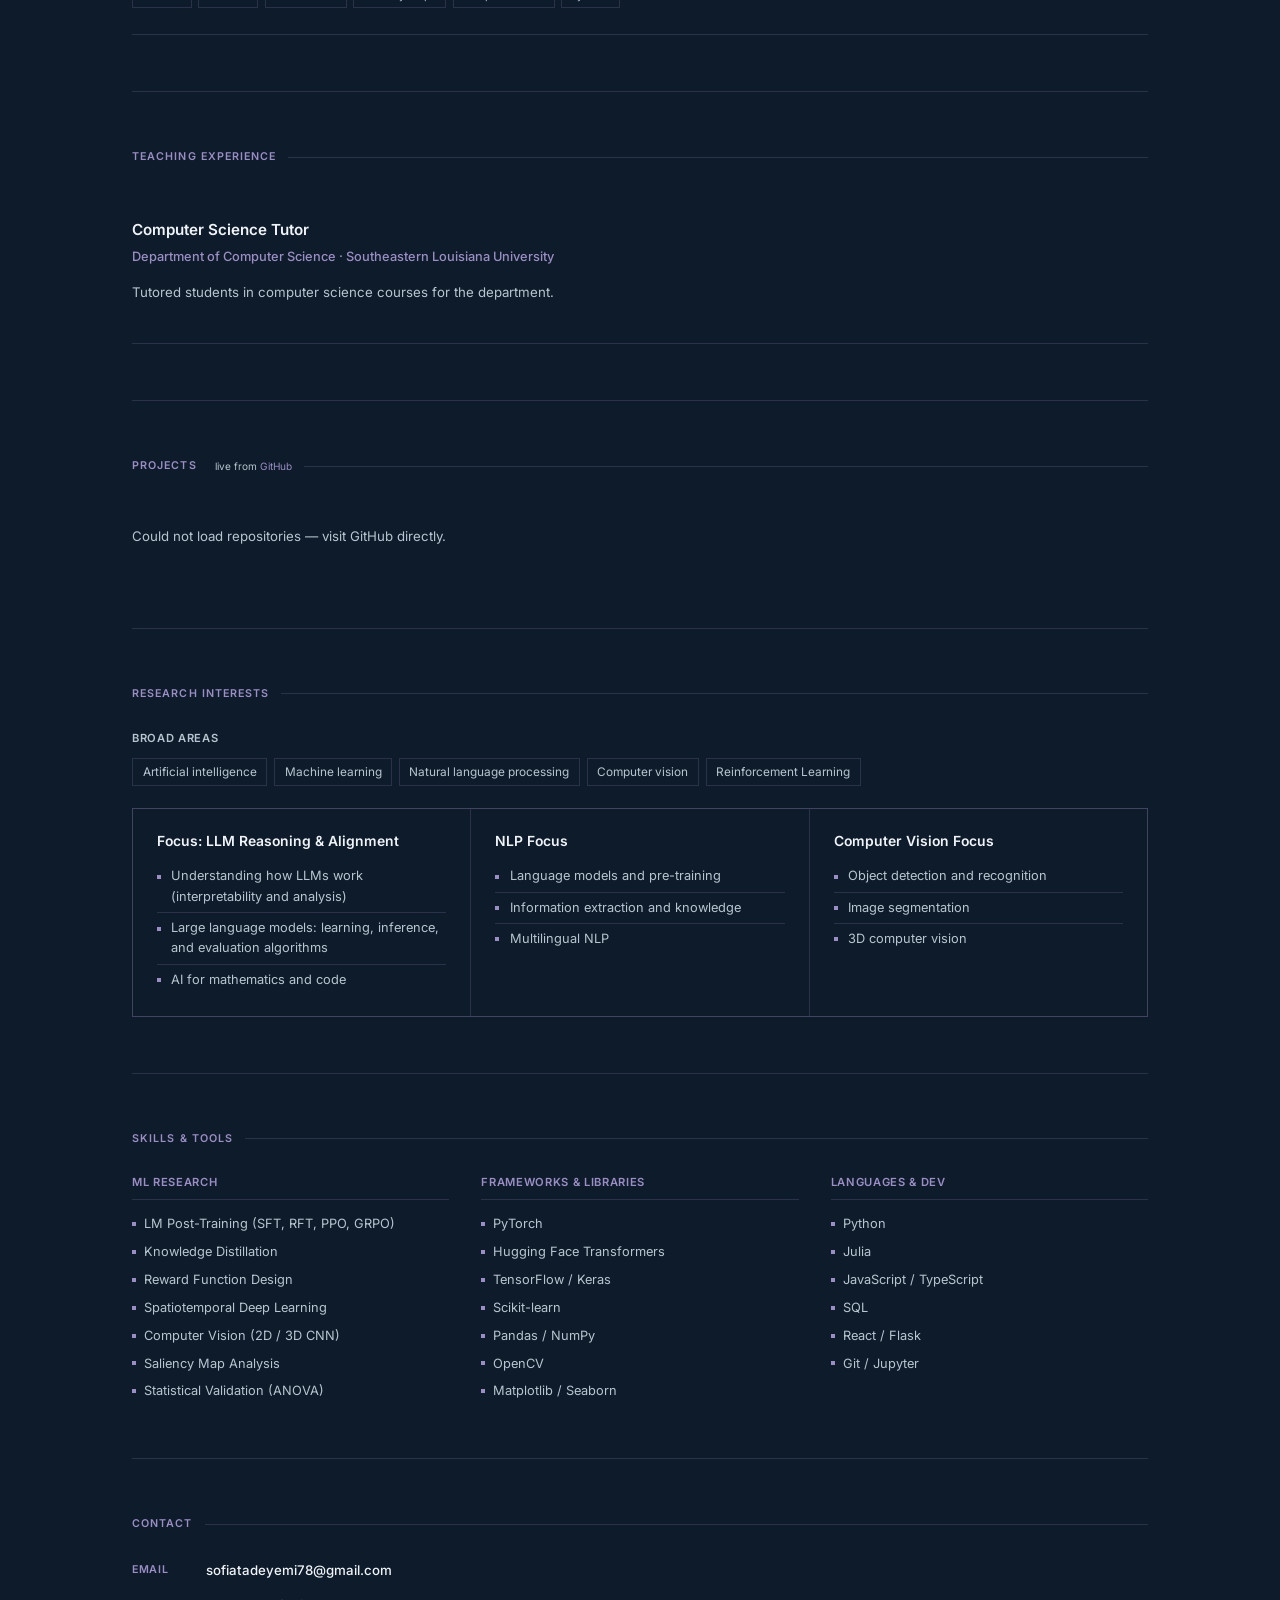
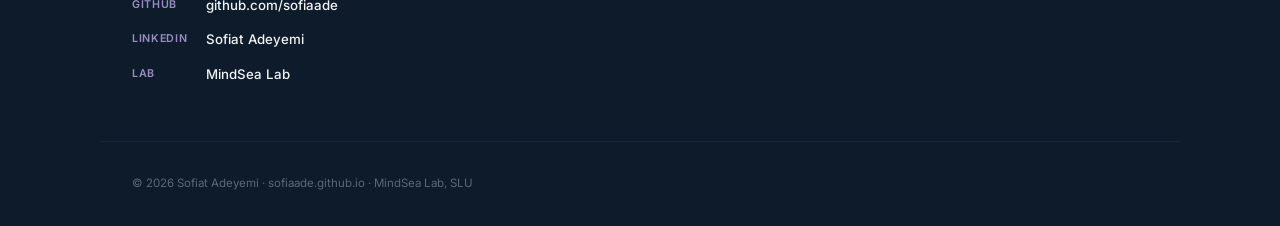
==== commit eedbc647: "Update index.html" ====
--- a/index.html
+++ b/index.html
@@ -510,7 +510,7 @@
           <div class="exp-org"><a href="https://mindsealab.vercel.app" target="_blank" rel="noopener" style="color:var(--lavender);">MindSea Lab</a> · Southeastern Louisiana University</div>
         </div>
         <div class="exp-meta">
-          <div class="exp-date">Fall 2025 — Present</div>
+          <div class="exp-date">Spring 2026 — Present</div>
           <div class="exp-advisor">Advisor: Dr. Omer Soysal</div>
         </div>
       </div>
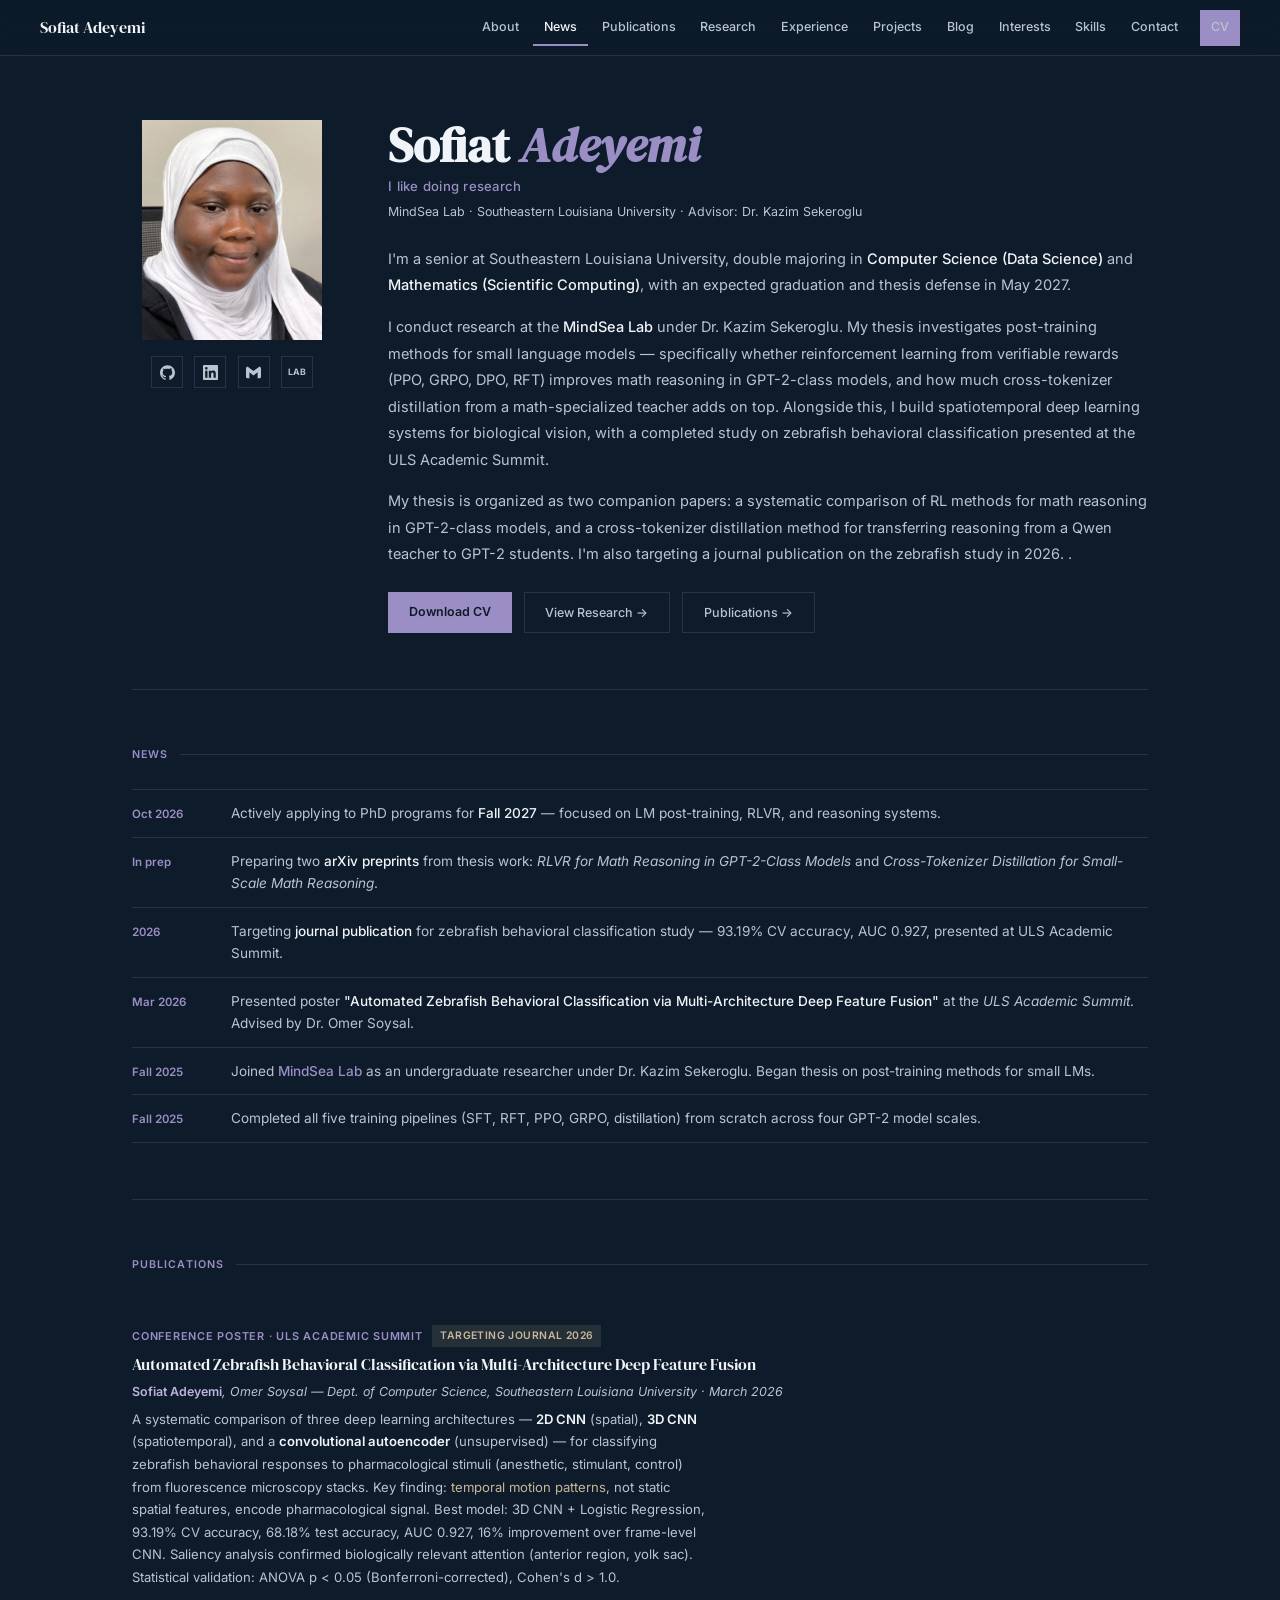
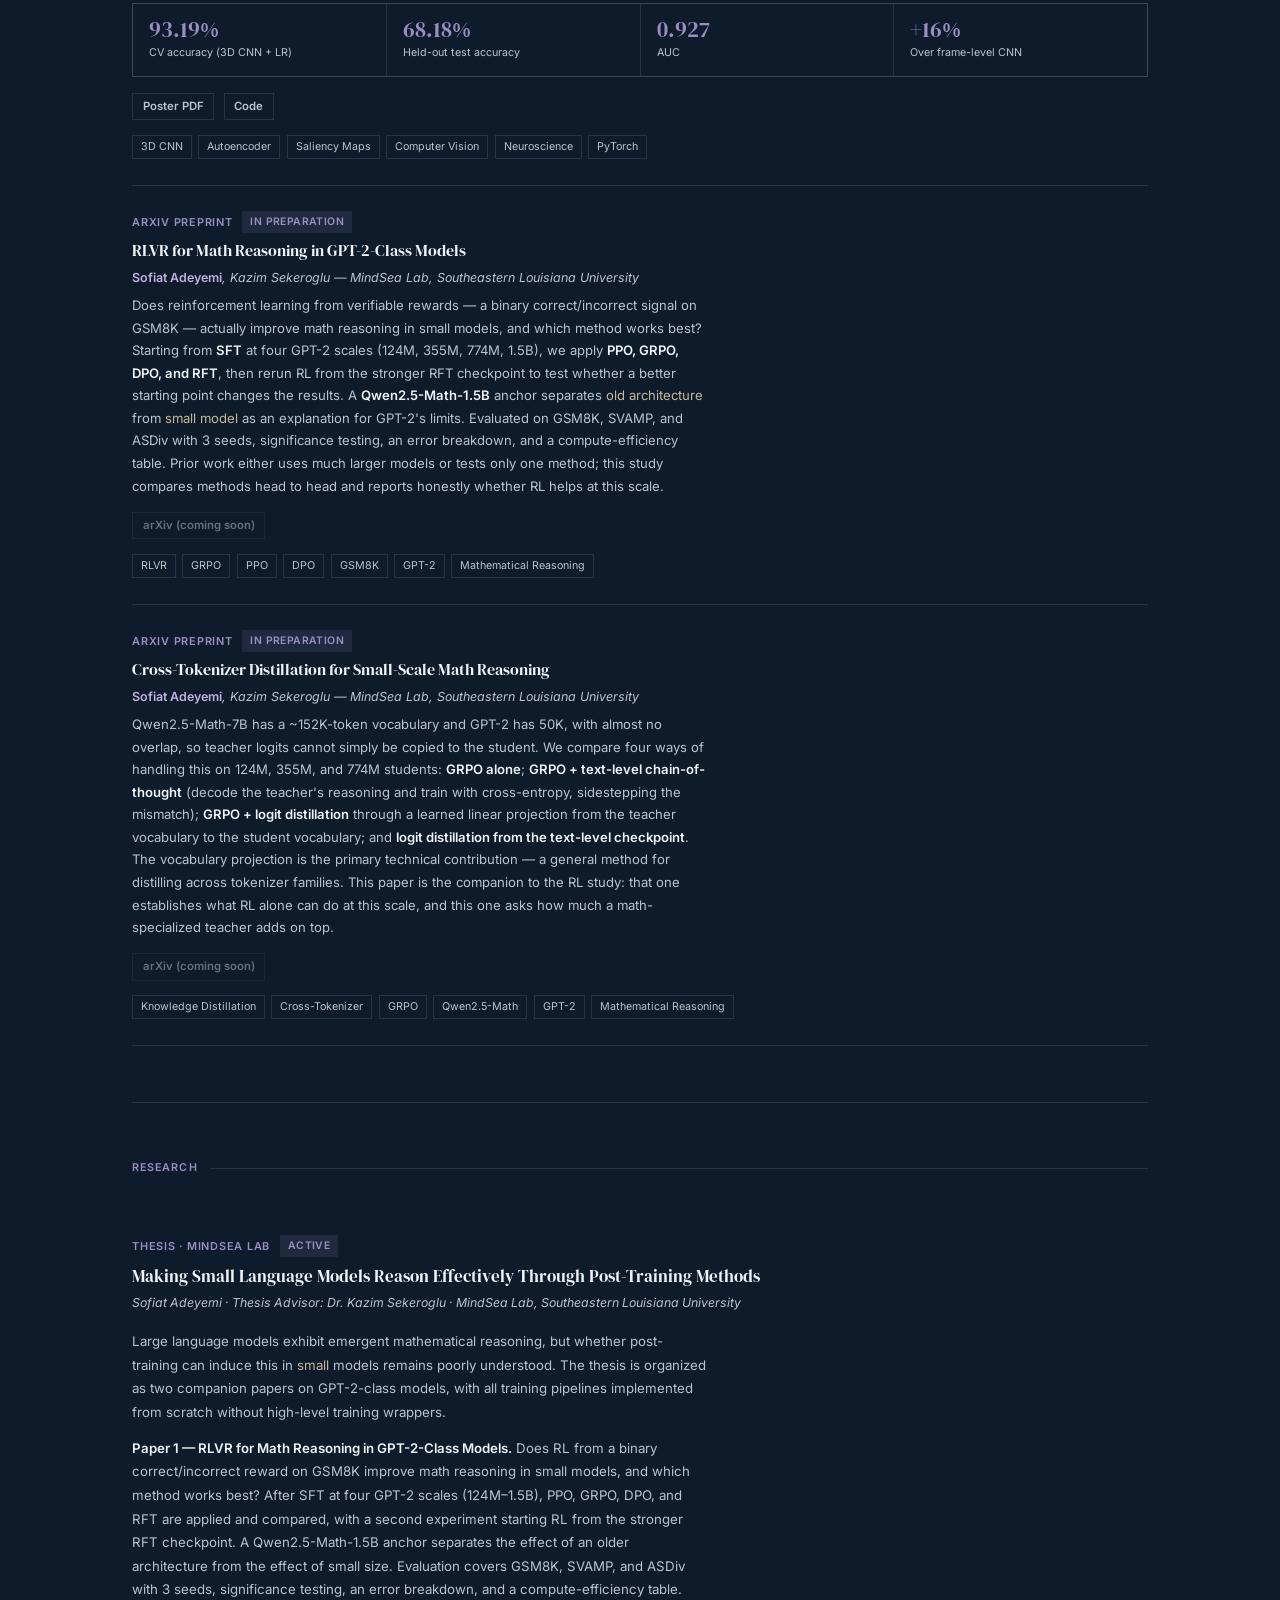
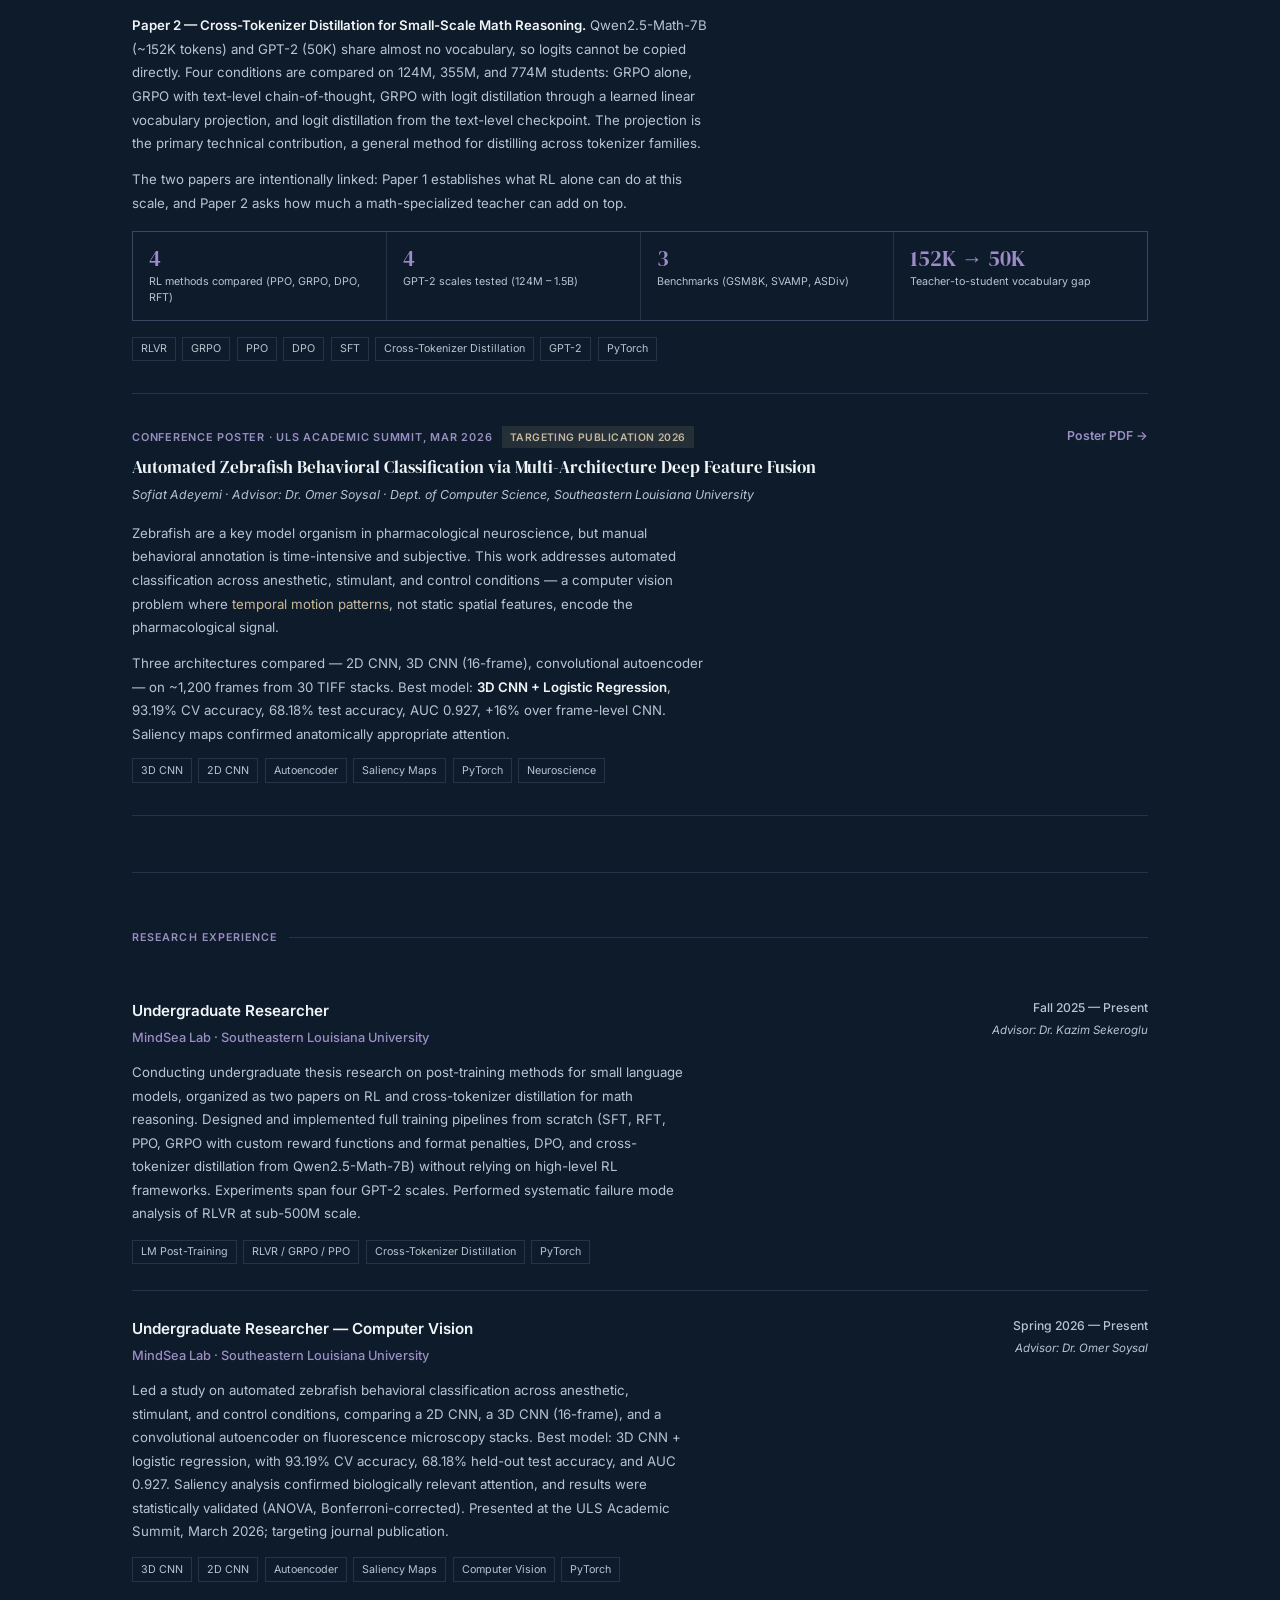
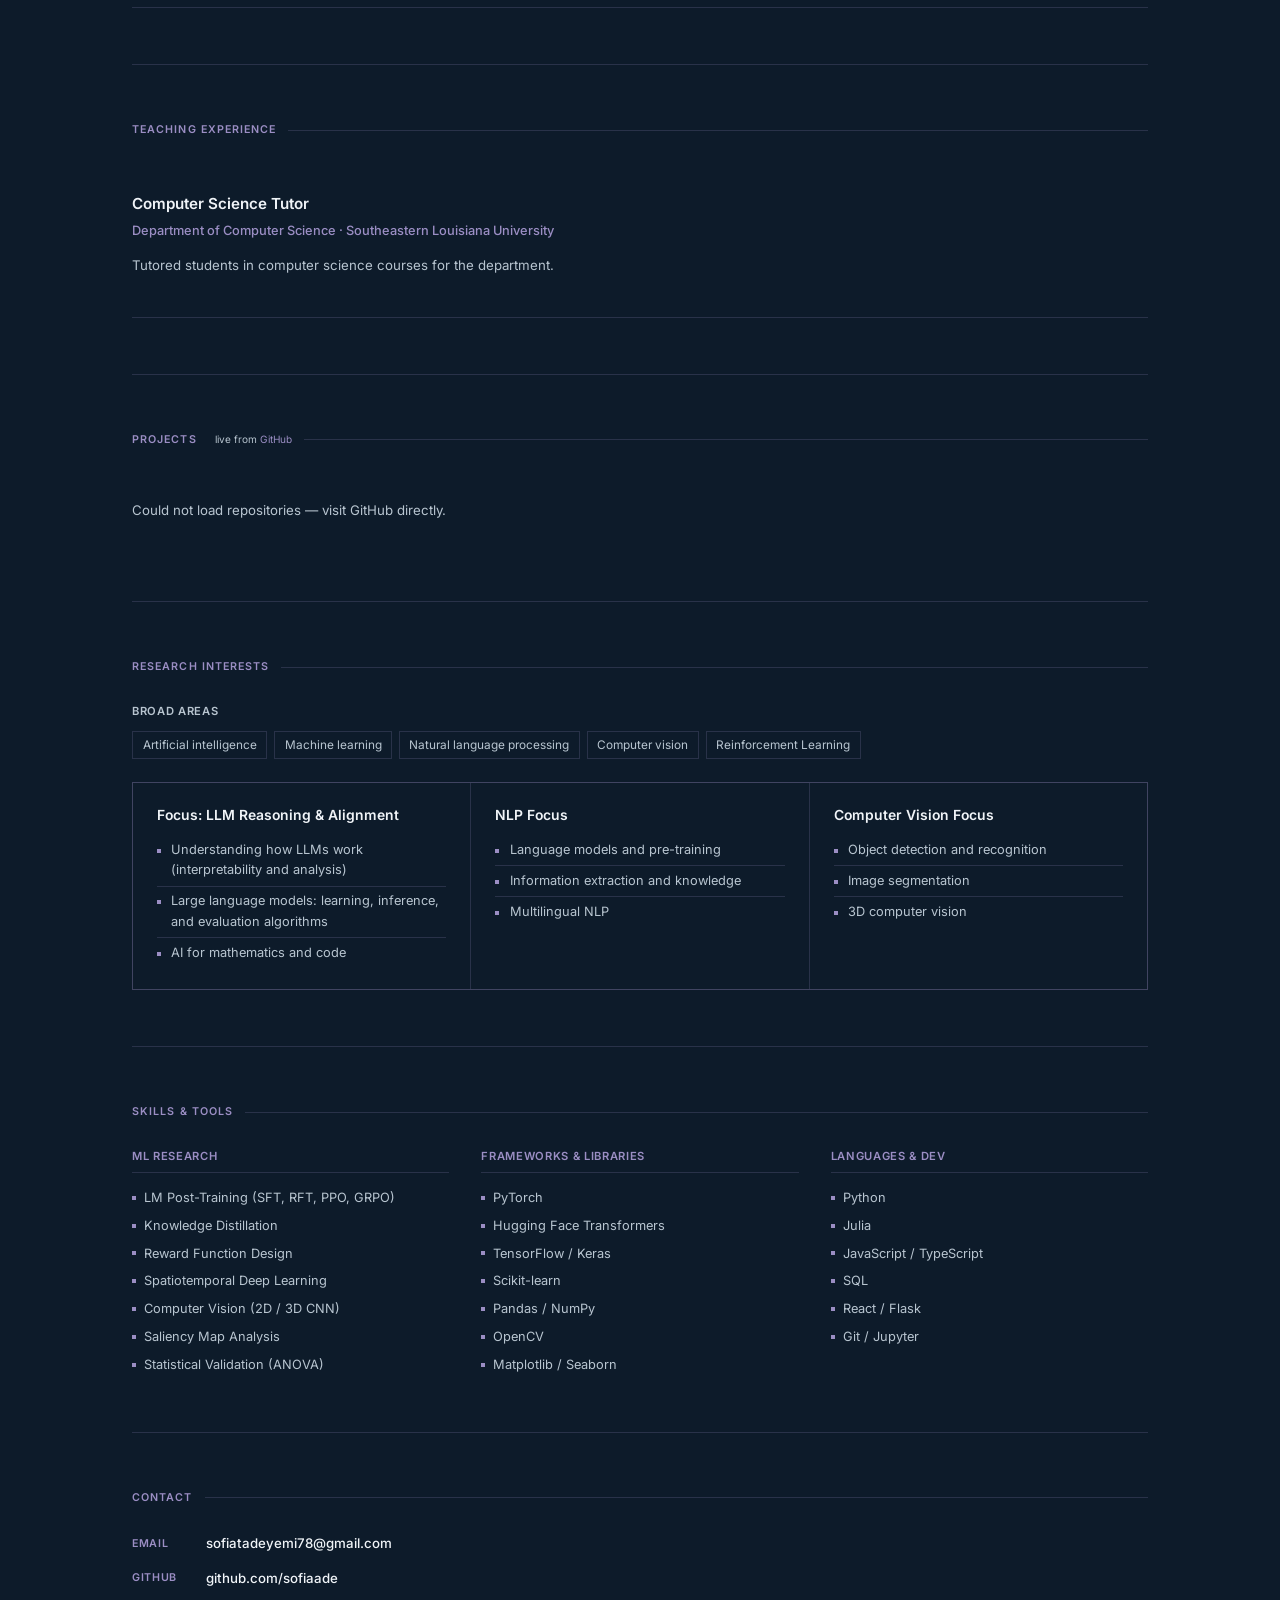
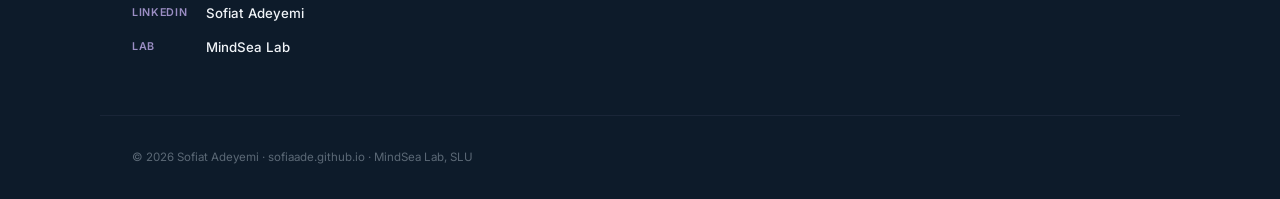
==== commit 6f6c51f4: "Update index.html" ====
--- a/index.html
+++ b/index.html
@@ -303,7 +303,7 @@
           I conduct research at the <strong><a href="https://mindsealab.vercel.app" target="_blank" rel="noopener" style="color:var(--white);font-weight:500;">MindSea Lab</a></strong> under Dr. Kazim Sekeroglu. My thesis investigates post-training methods for small language models — specifically whether reinforcement learning from verifiable rewards (PPO, GRPO, DPO, RFT) improves math reasoning in GPT-2-class models, and how much cross-tokenizer distillation from a math-specialized teacher adds on top. Alongside this, I build spatiotemporal deep learning systems for biological vision, with a completed study on zebrafish behavioral classification presented at the ULS Academic Summit.
         </p>
         <p>
-          My thesis is organized as two companion papers: a systematic comparison of RL methods for math reasoning in GPT-2-class models, and a cross-tokenizer distillation method for transferring reasoning from a Qwen teacher to GPT-2 students. I'm also targeting a journal publication on the zebrafish study in 2026. I'm looking for PhD groups working on <strong>LM post-training, RLVR, reasoning, or efficient ML</strong>.
+          My thesis is organized as two companion papers: a systematic comparison of RL methods for math reasoning in GPT-2-class models, and a cross-tokenizer distillation method for transferring reasoning from a Qwen teacher to GPT-2 students. I'm also targeting a journal publication on the zebrafish study in 2026. </strong>.
         </p>
       </div>
 
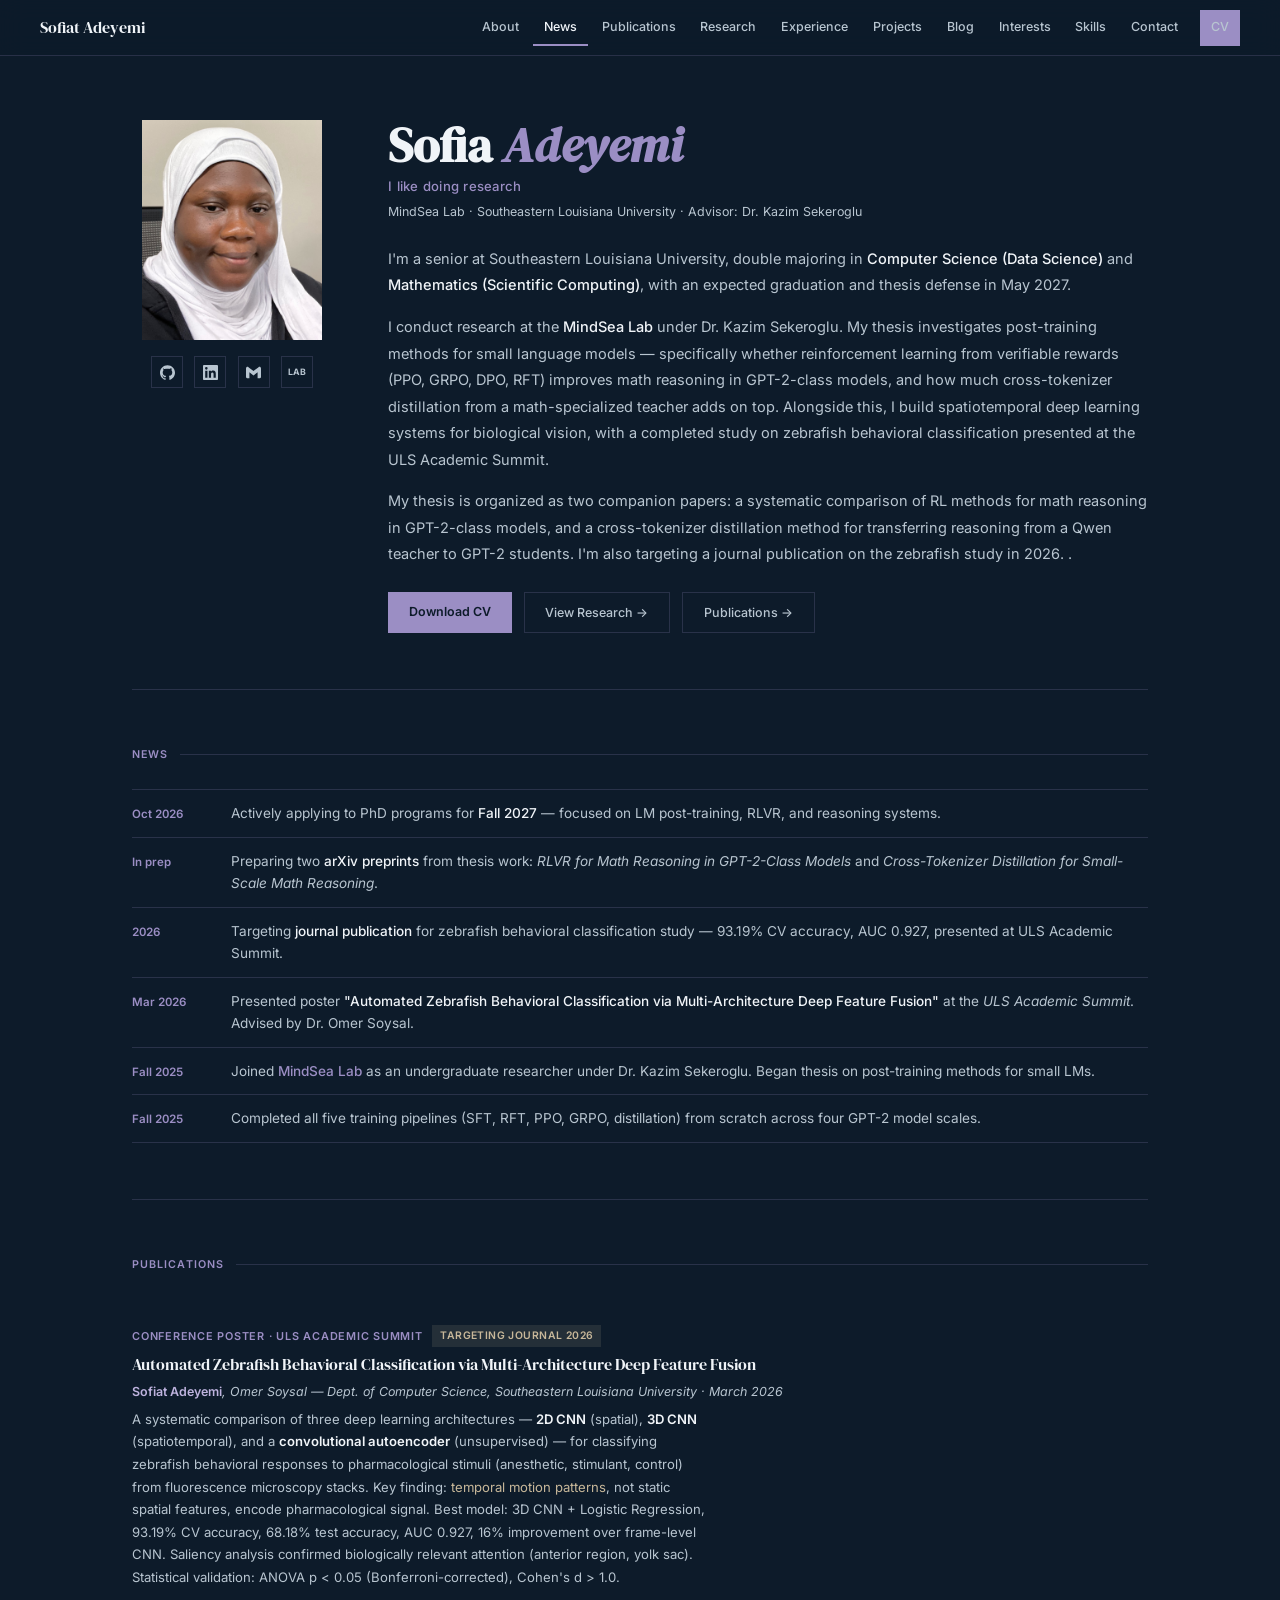
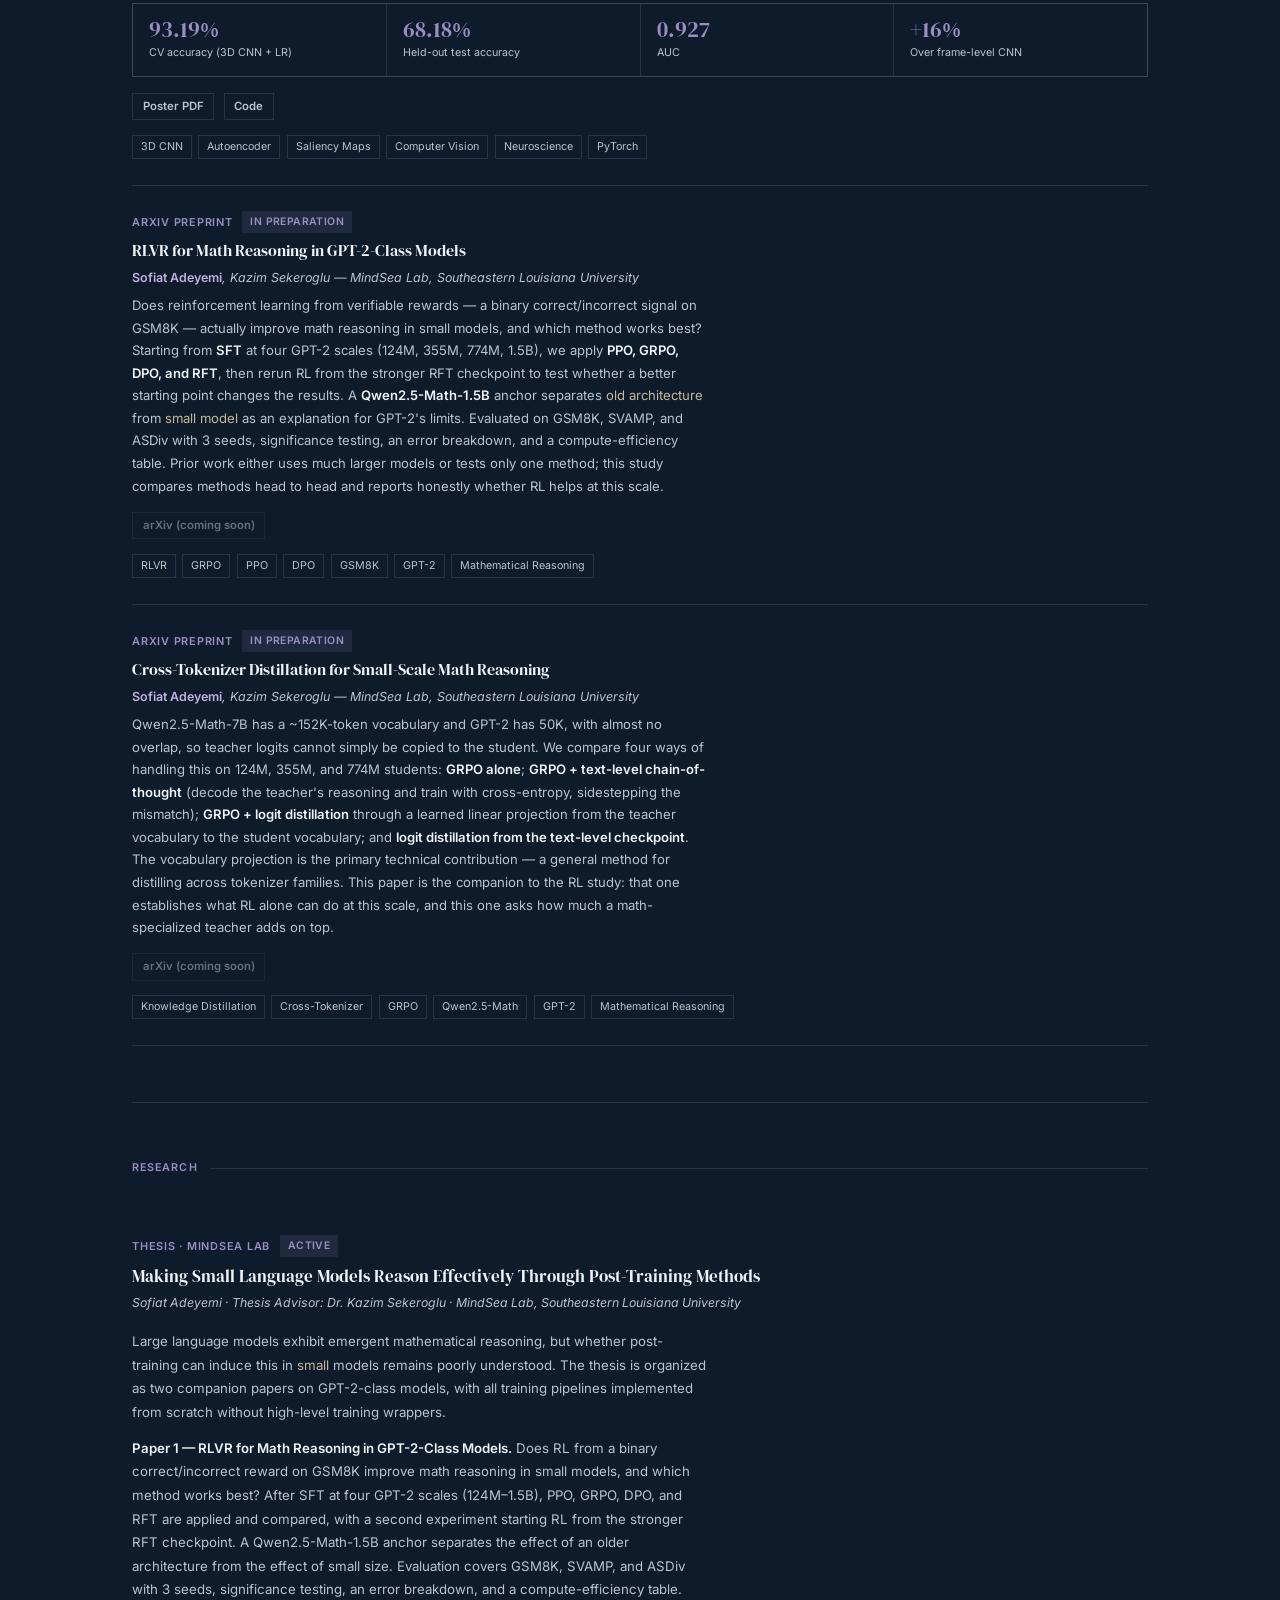
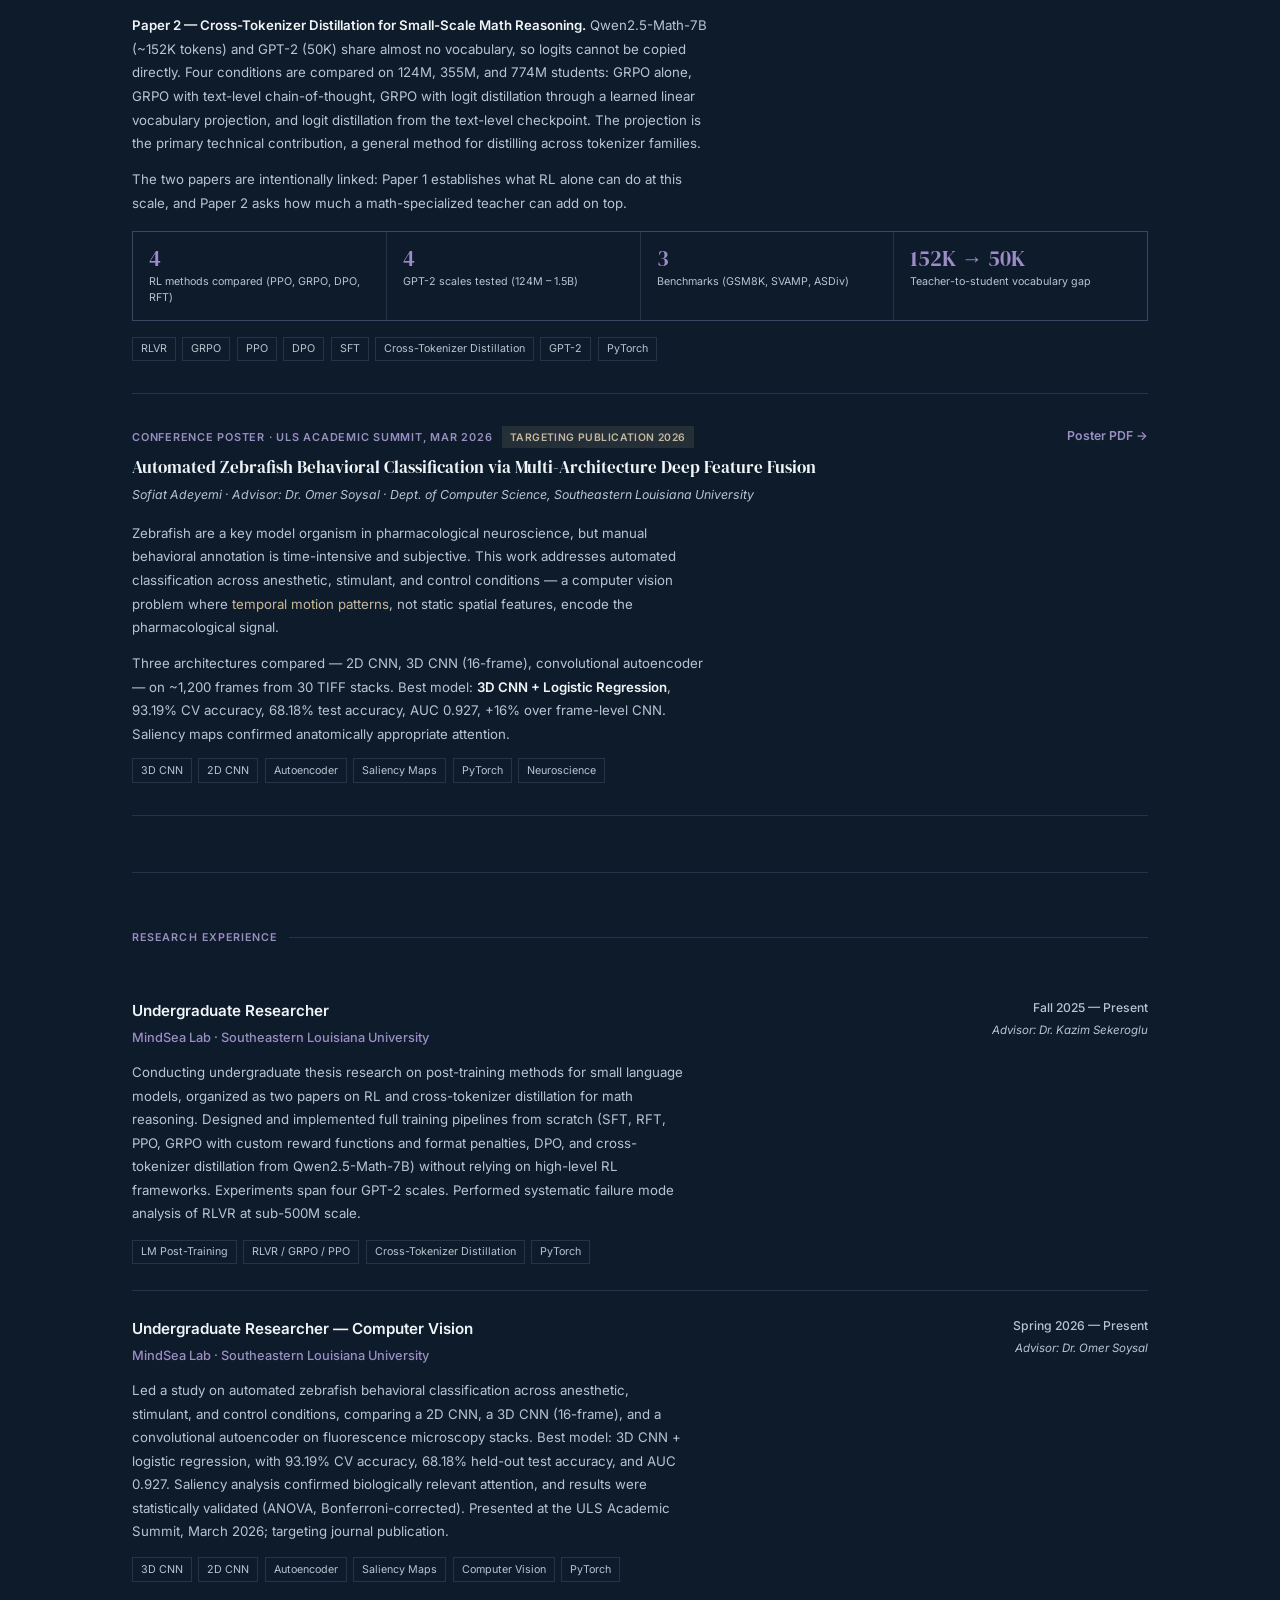
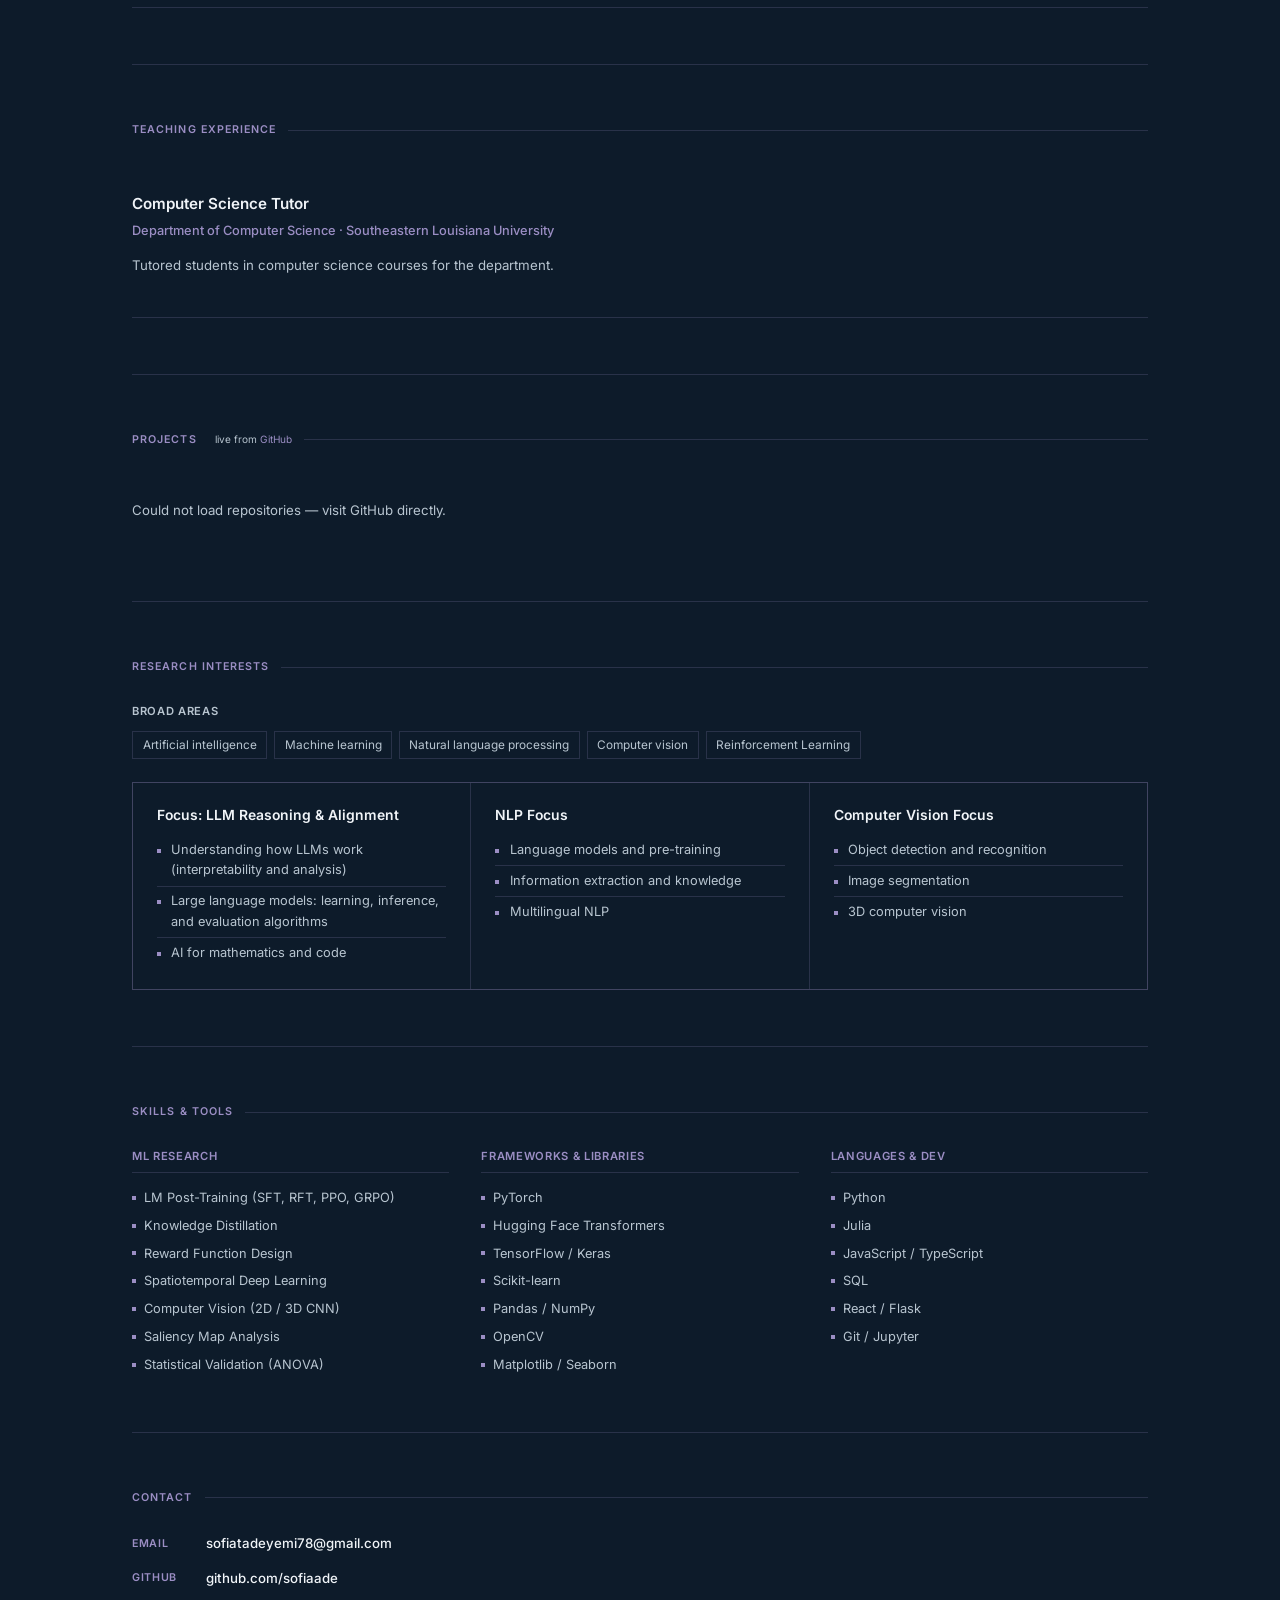
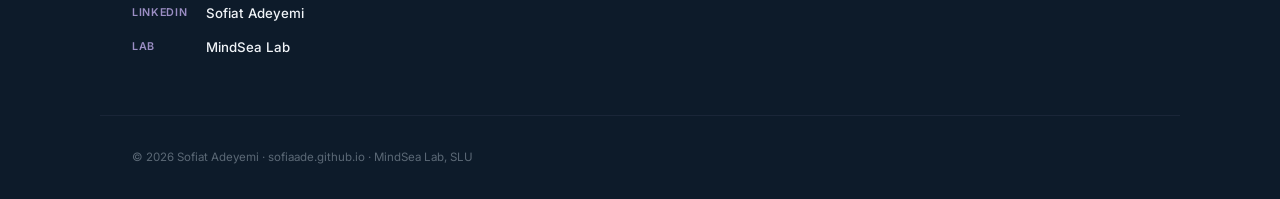
==== commit 2ddad39f: "Update index.html" ====
--- a/index.html
+++ b/index.html
@@ -287,7 +287,7 @@
     </div>
 
     <div class="about-content">
-      <h1 class="about-name">Sofiat <em>Adeyemi</em></h1>
+      <h1 class="about-name">Sofia <em>Adeyemi</em></h1>
       <div class="about-tagline">I like doing research </div>
       <div class="about-inst">
         <a href="https://mindsealab.vercel.app" target="_blank" rel="noopener">MindSea Lab</a> ·
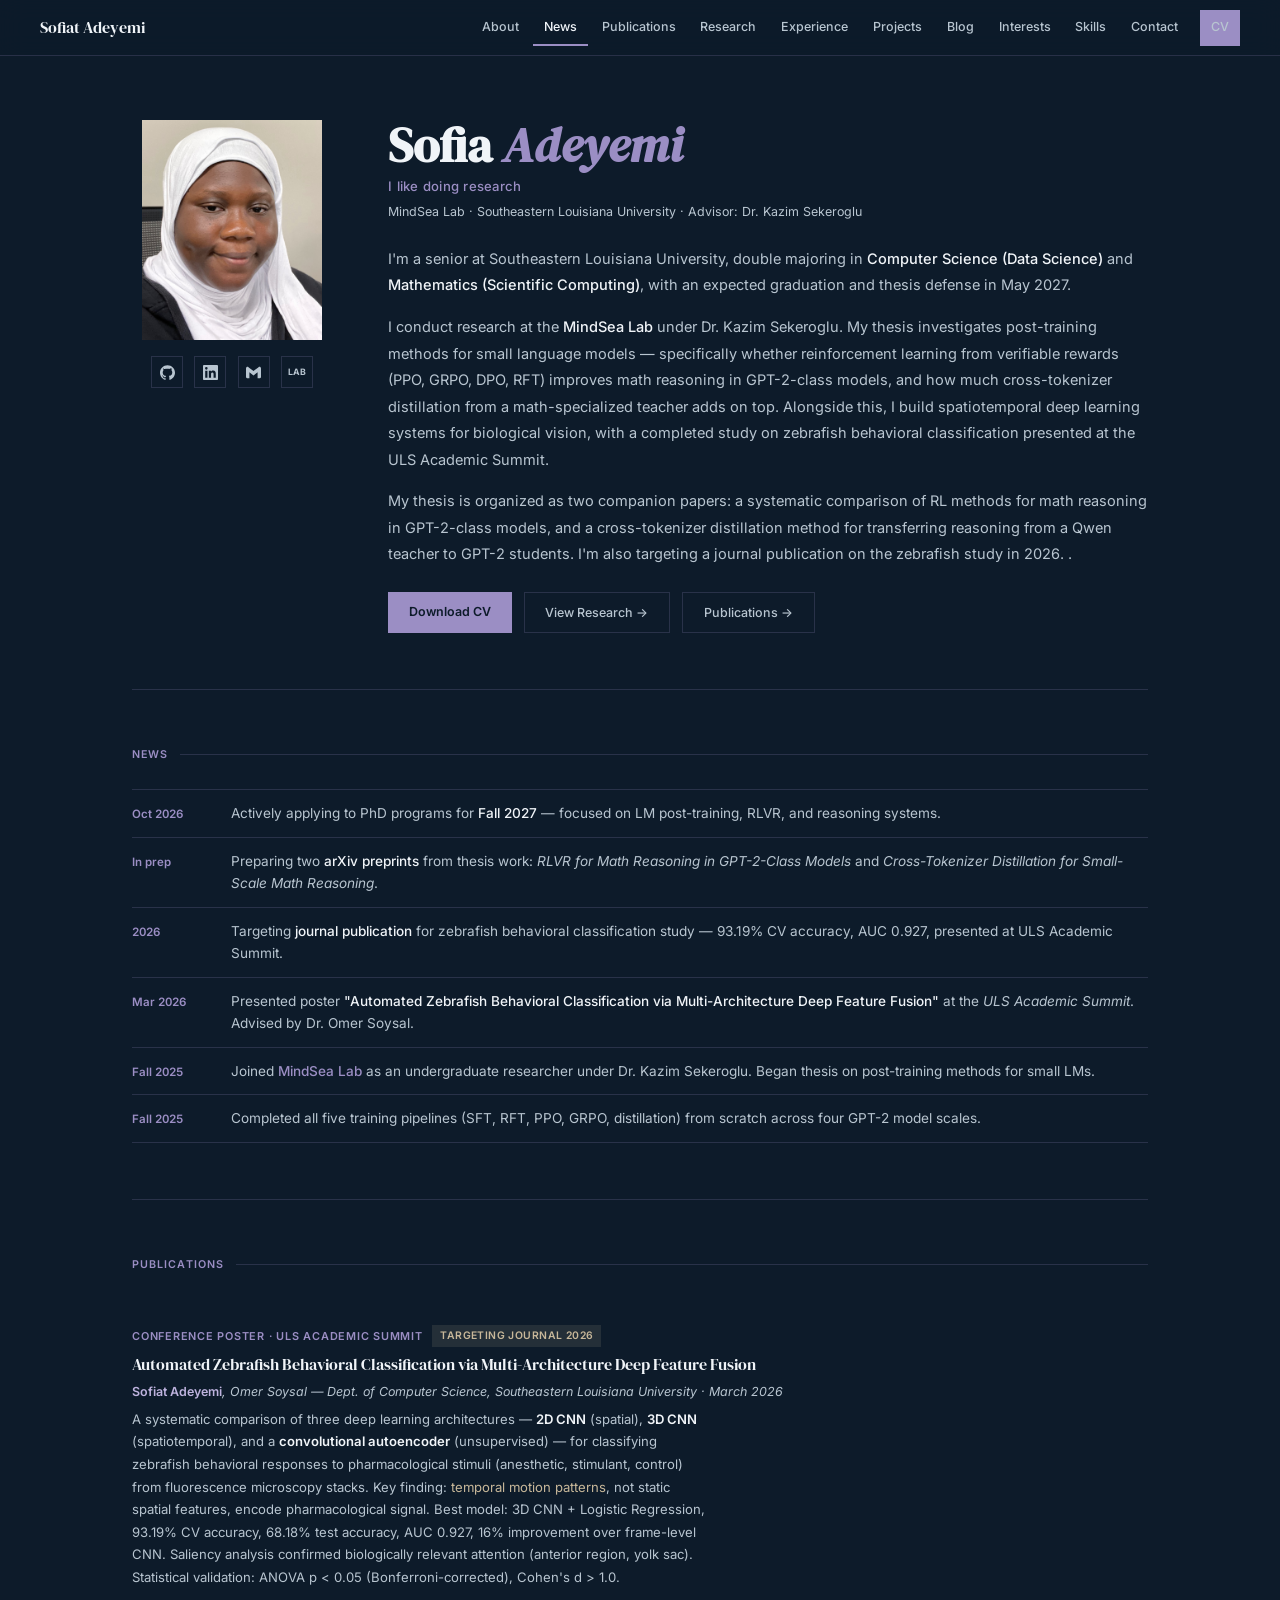
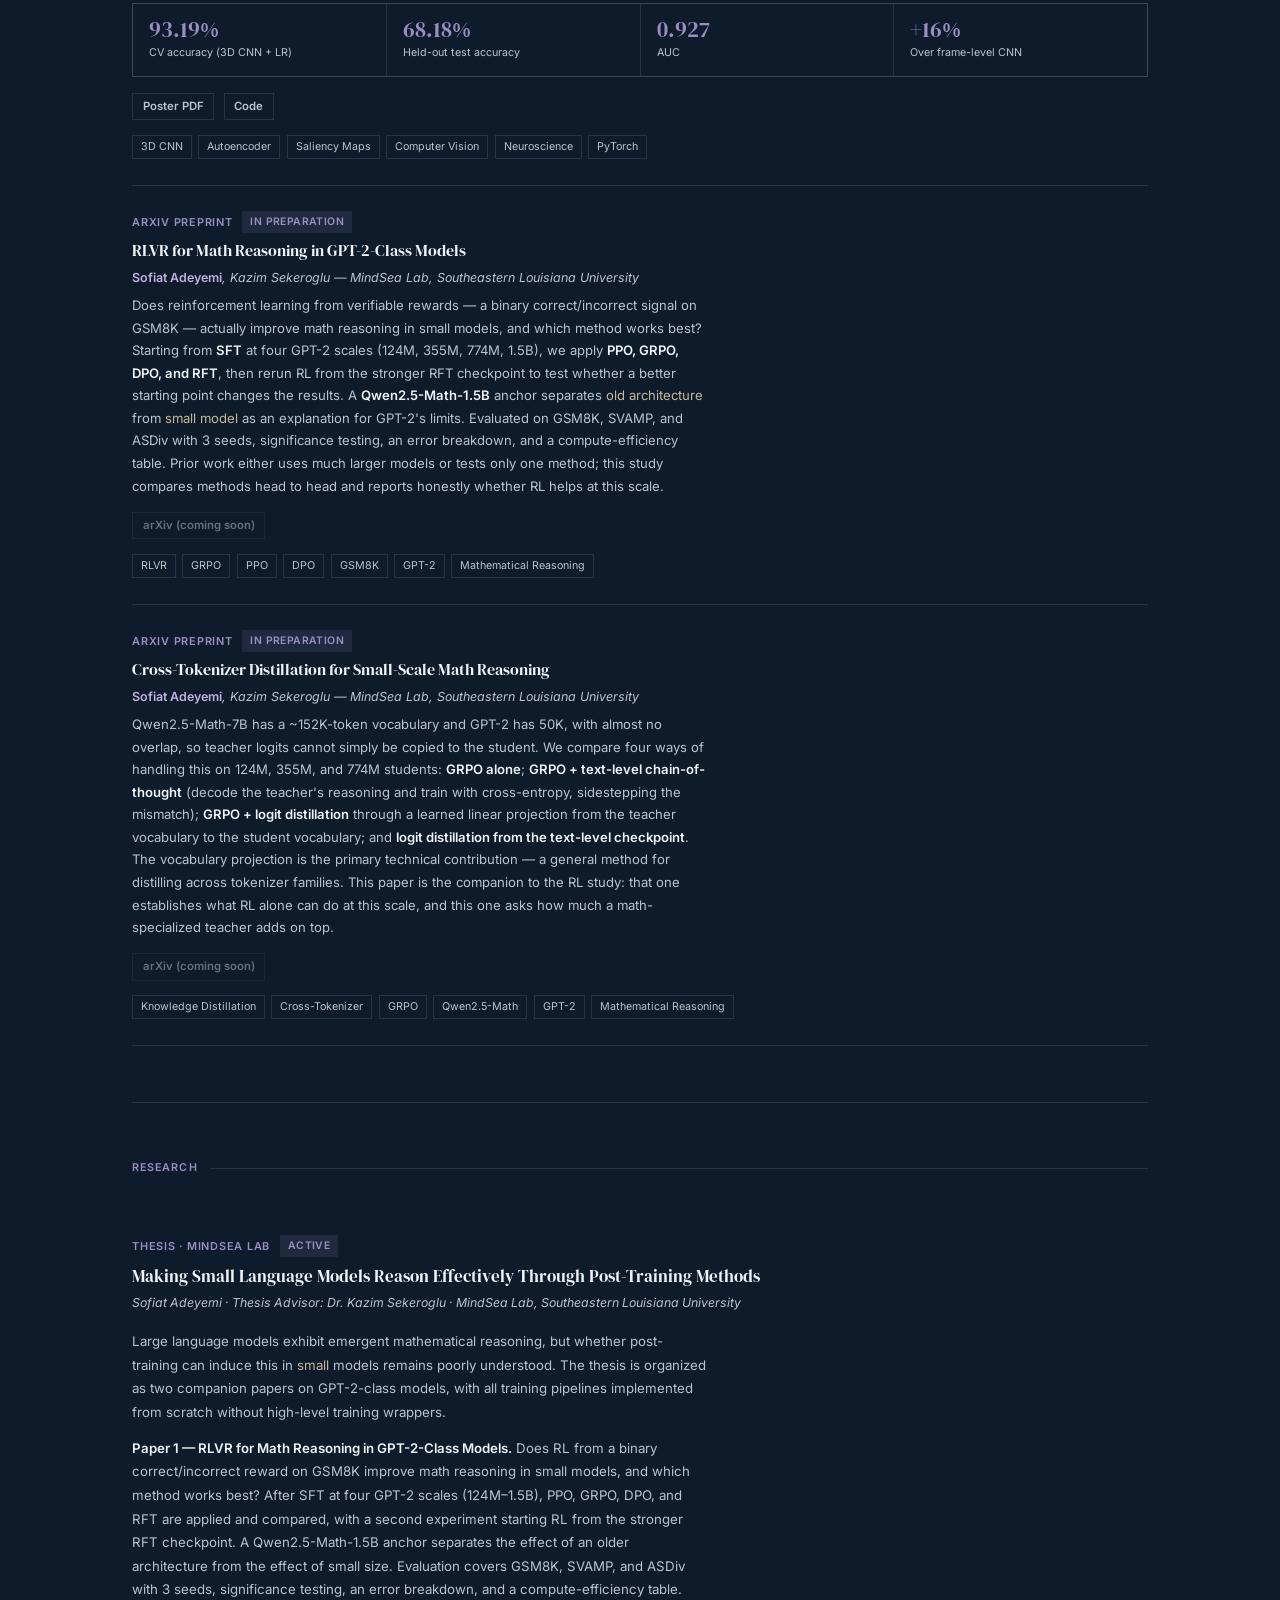
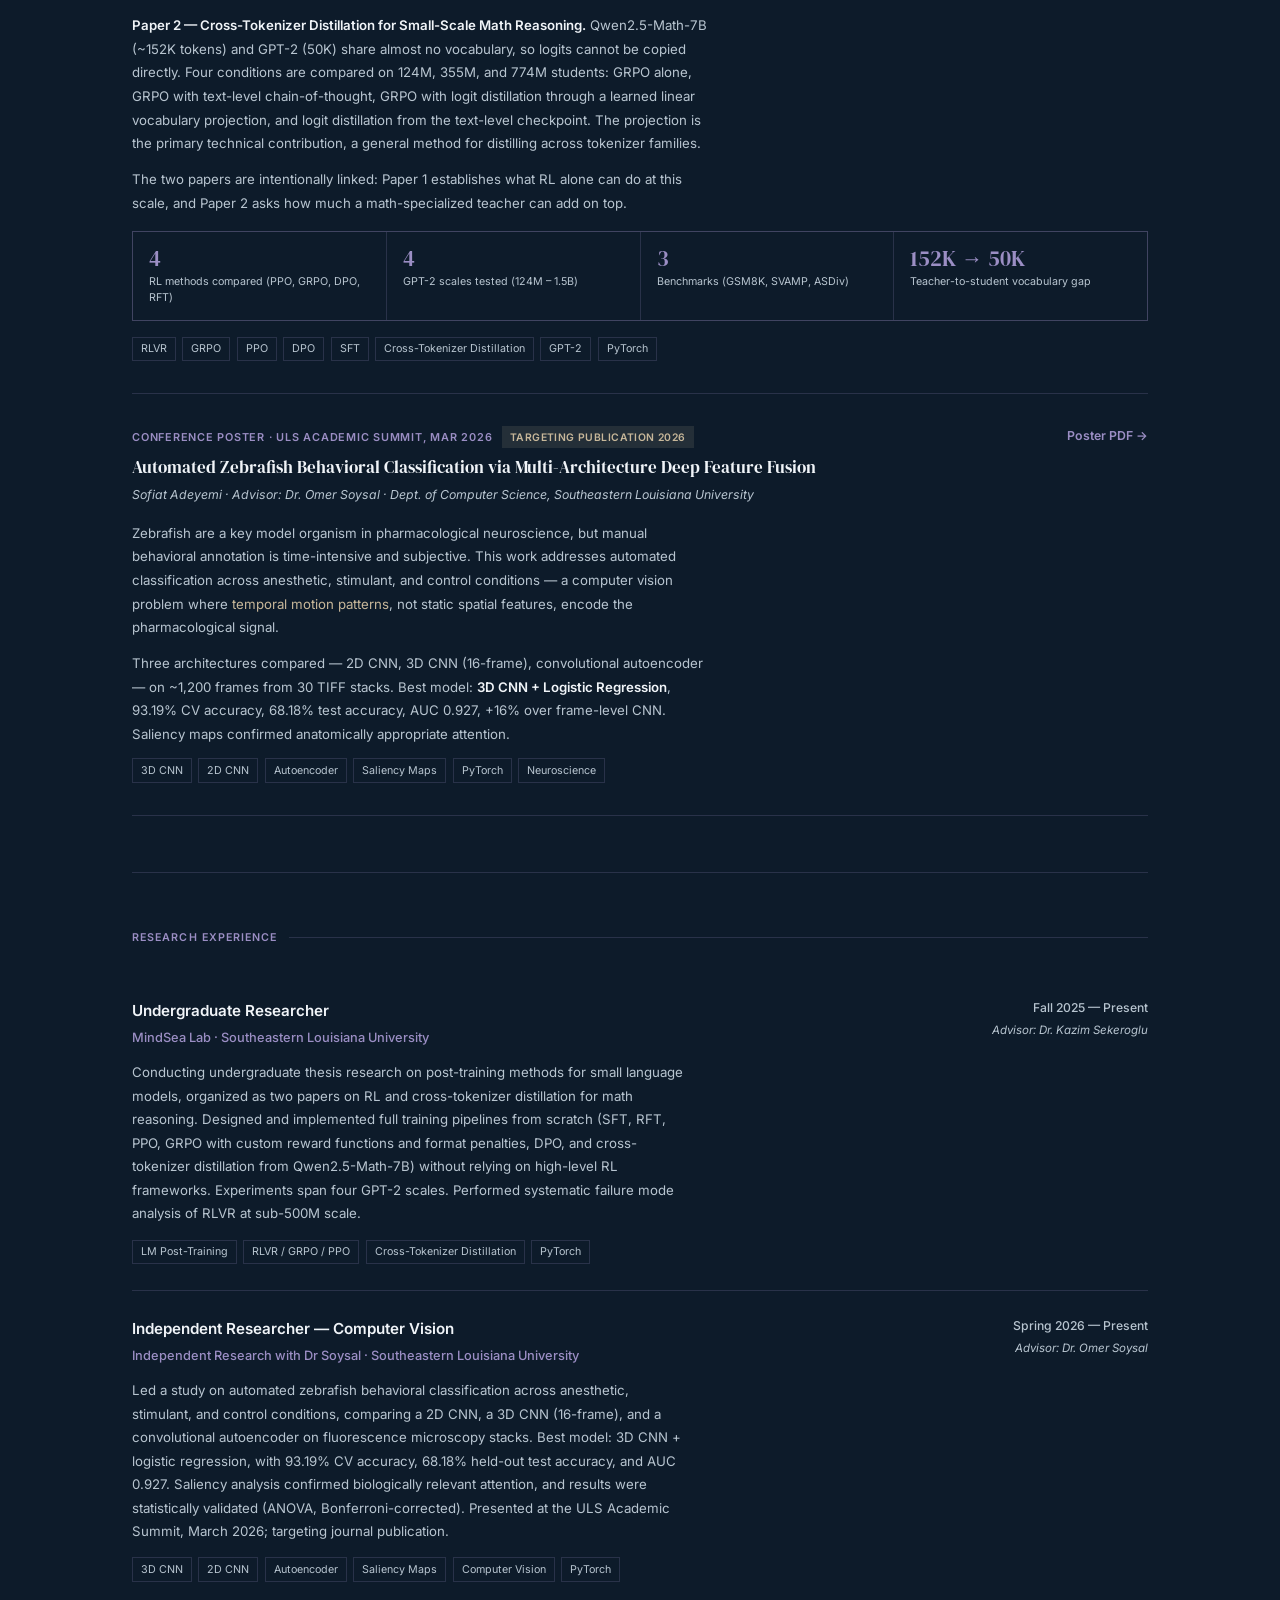
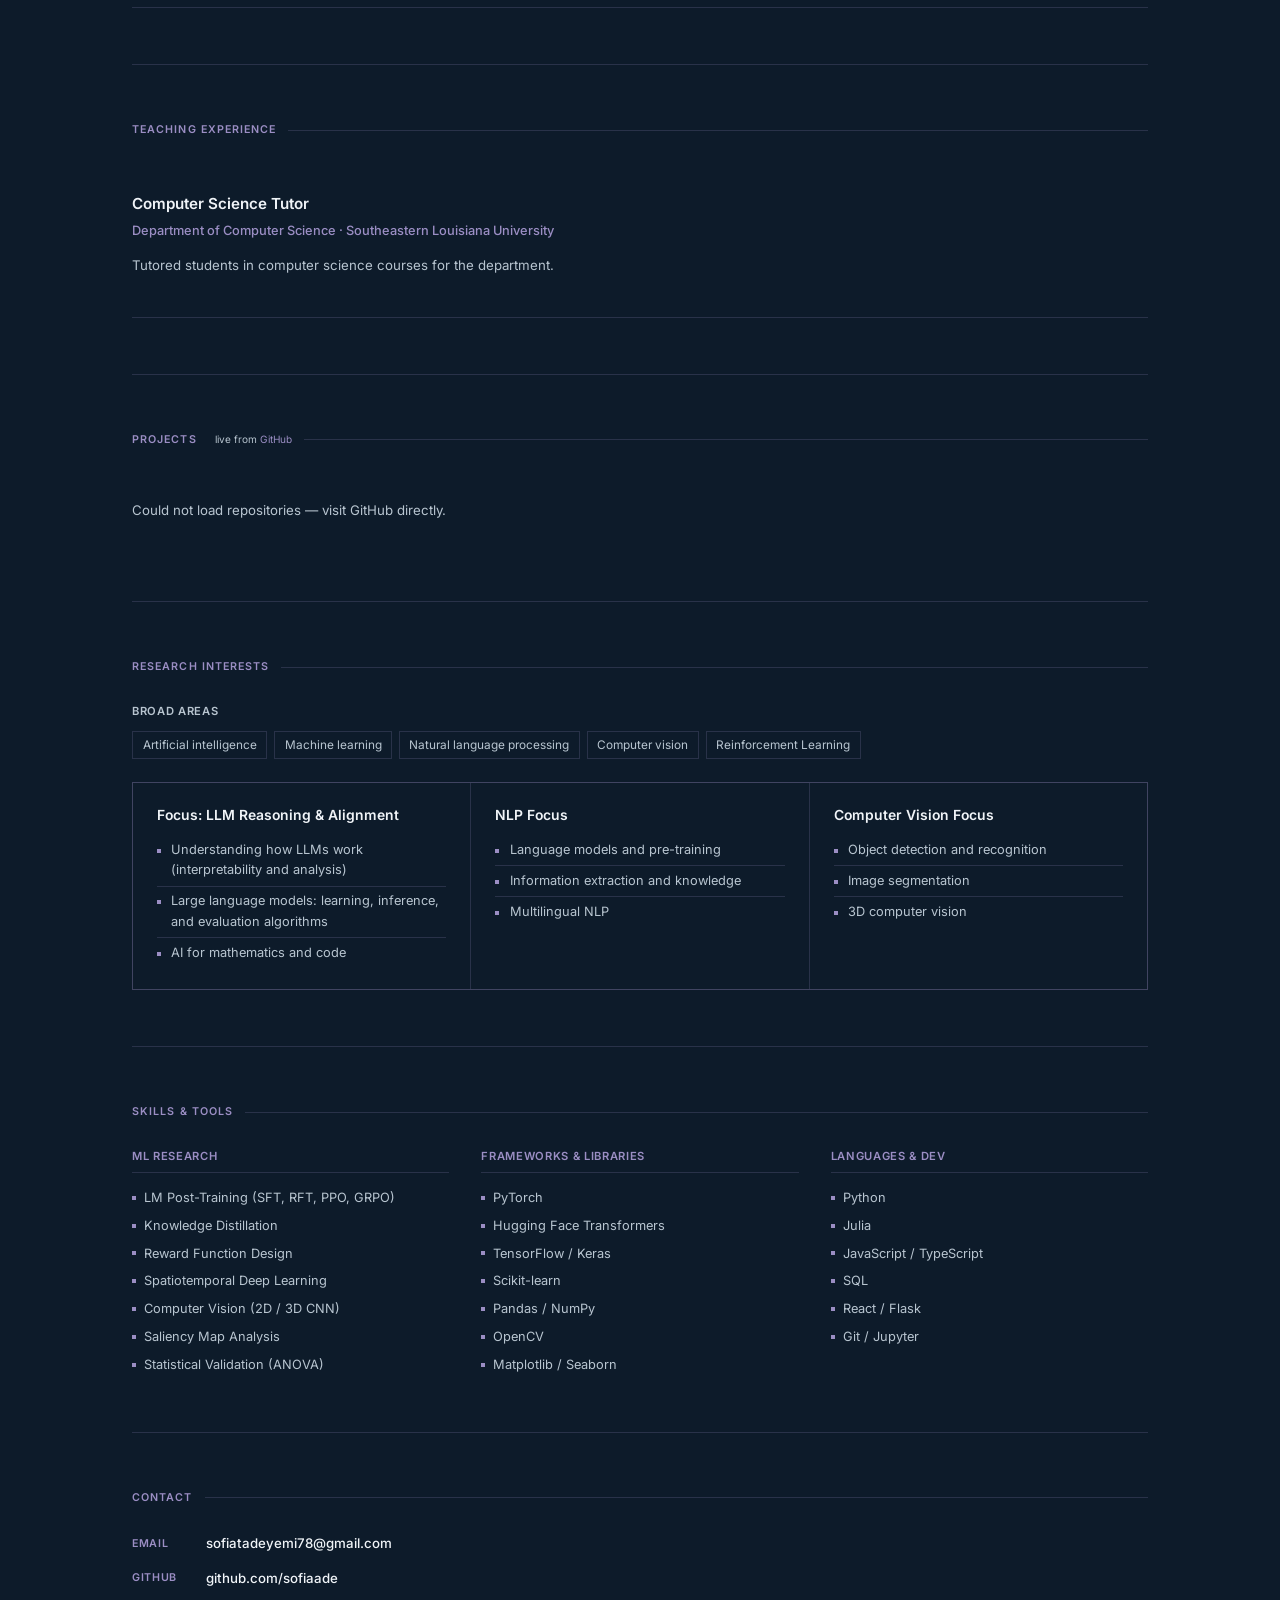
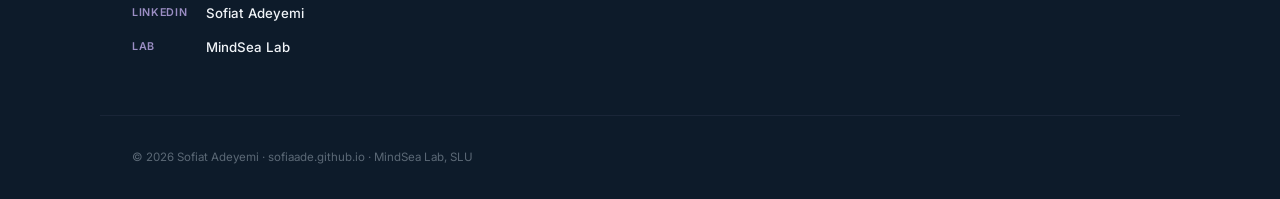
==== commit dcc6be89: "Update index.html" ====
--- a/index.html
+++ b/index.html
@@ -506,8 +506,8 @@
     <div class="exp-item">
       <div class="exp-header">
         <div>
-          <div class="exp-title">Undergraduate Researcher — Computer Vision</div>
-          <div class="exp-org"><a href="https://mindsealab.vercel.app" target="_blank" rel="noopener" style="color:var(--lavender);">MindSea Lab</a> · Southeastern Louisiana University</div>
+          <div class="exp-title">Independent Researcher — Computer Vision</div>
+          <div class="exp-org"><a href="https://mindsealab.vercel.app" target="_blank" rel="noopener" style="color:var(--lavender);">Independent Research with Dr Soysal</a> · Southeastern Louisiana University</div>
         </div>
         <div class="exp-meta">
           <div class="exp-date">Spring 2026 — Present</div>
